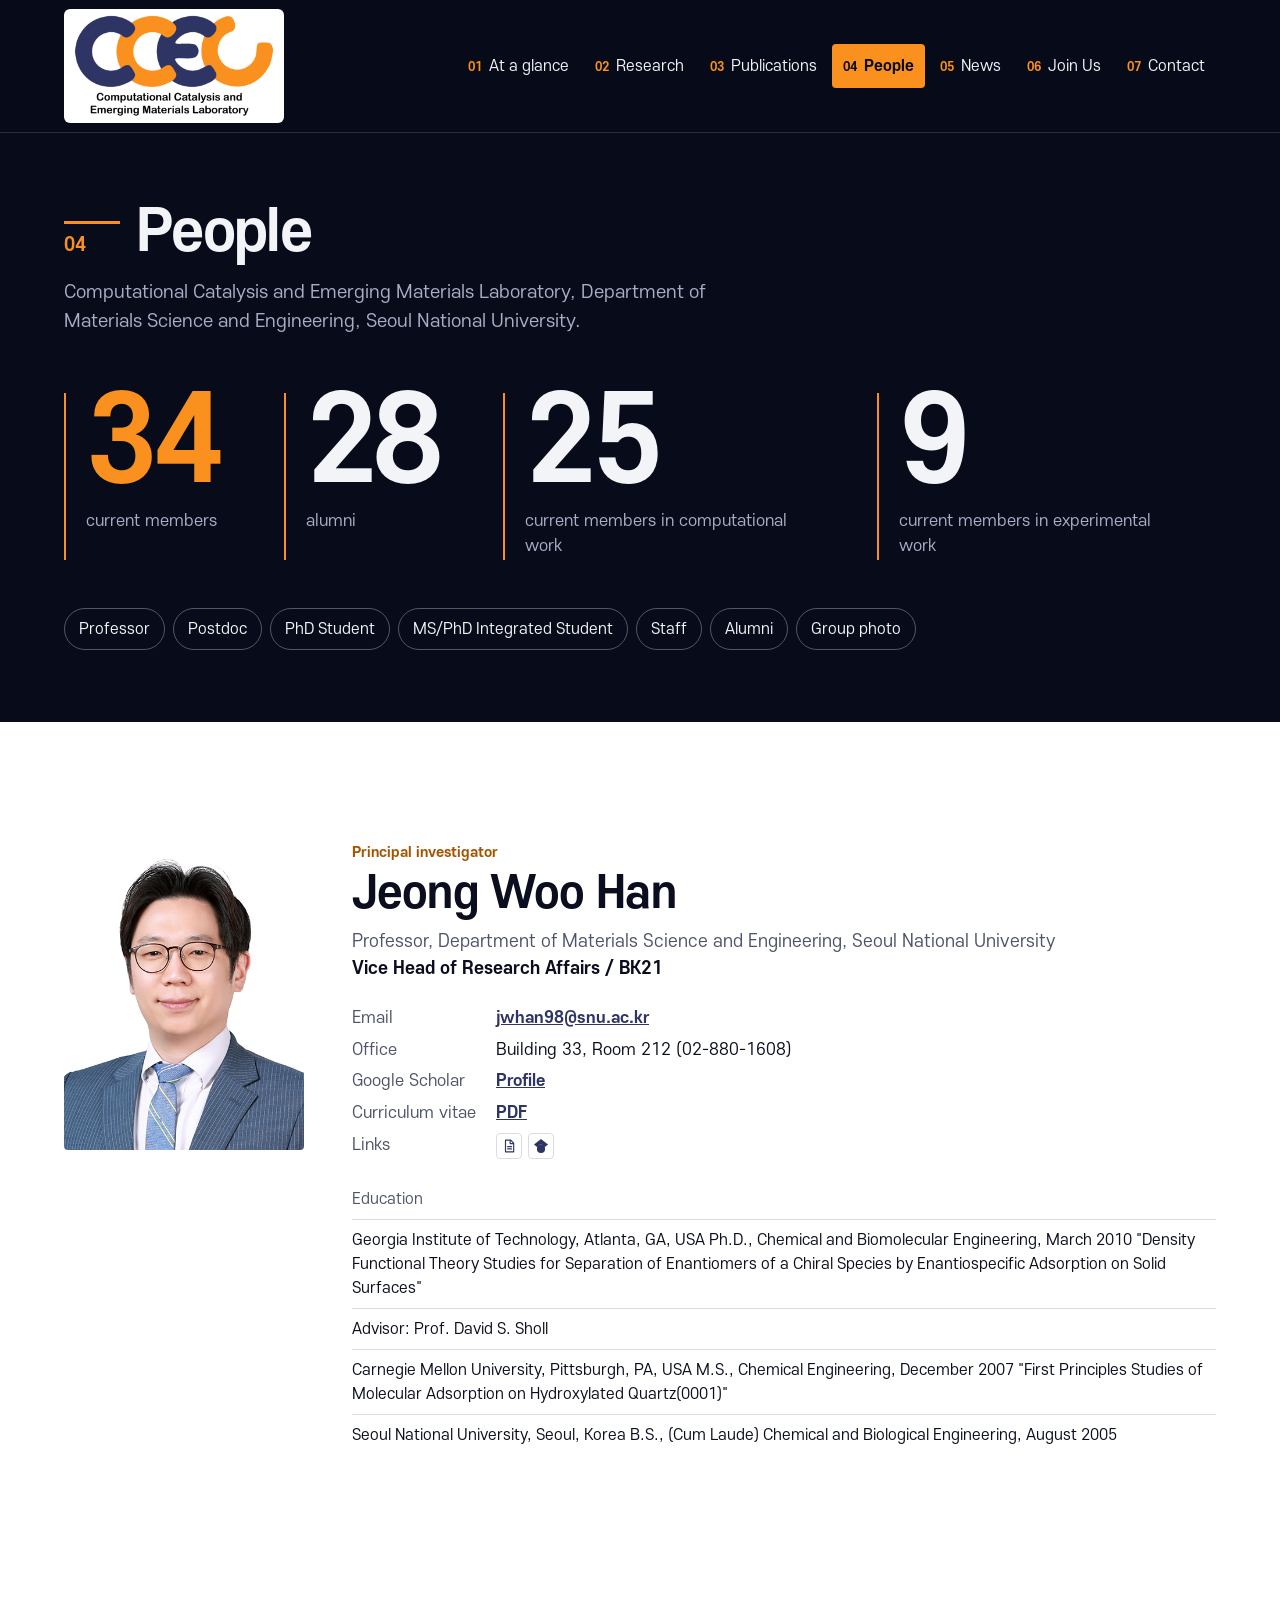
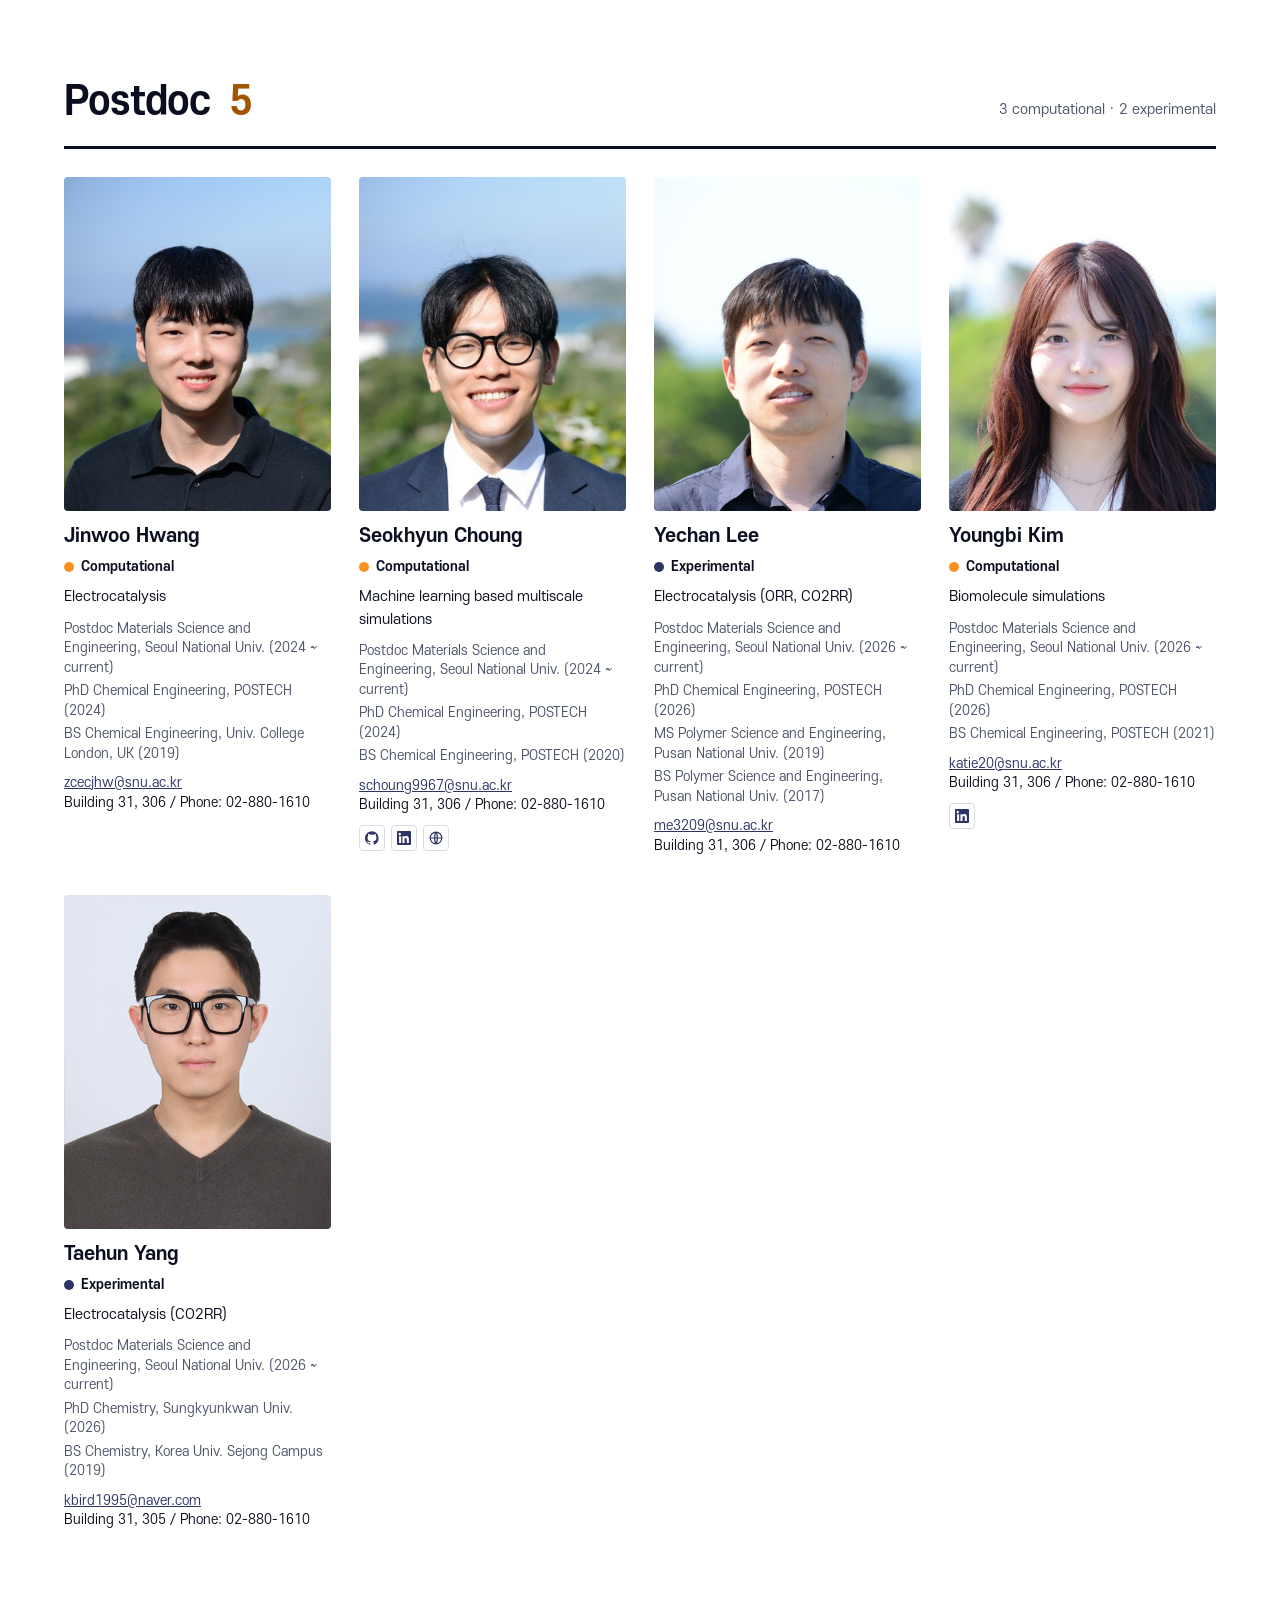
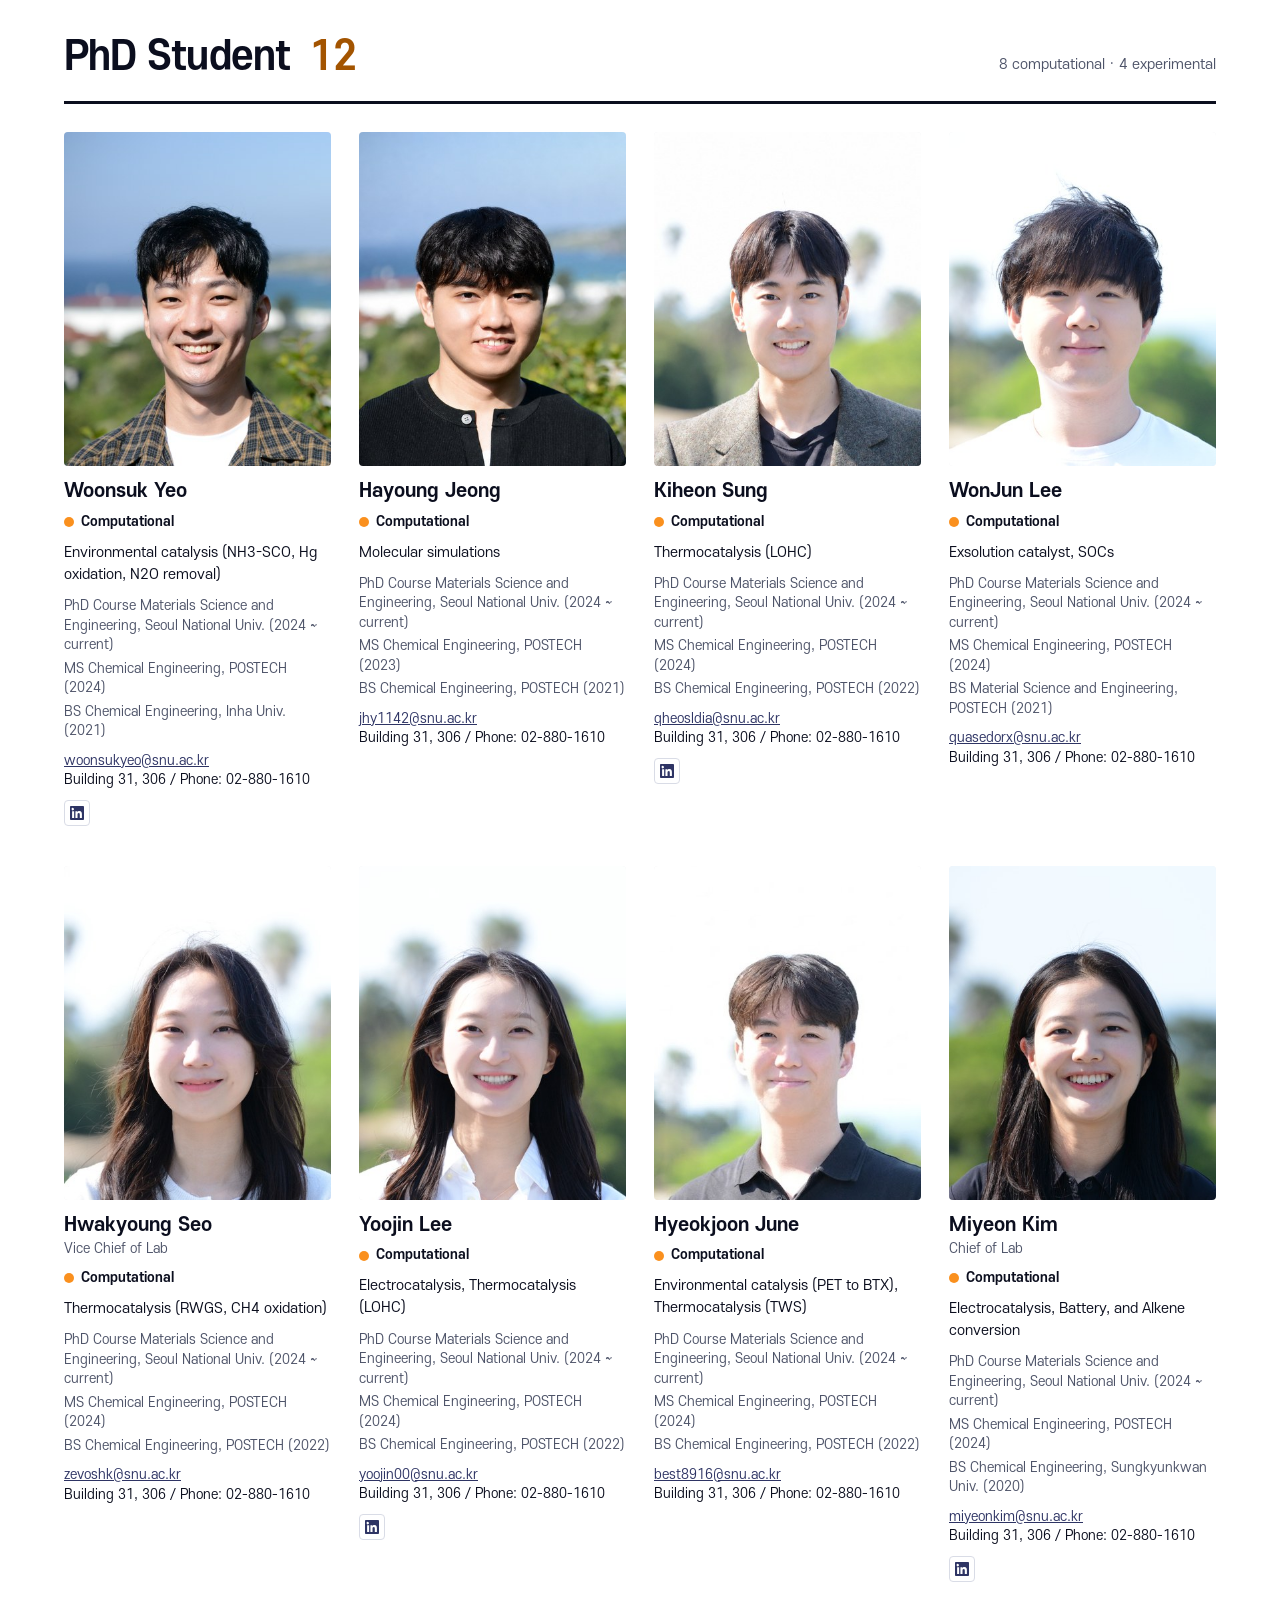
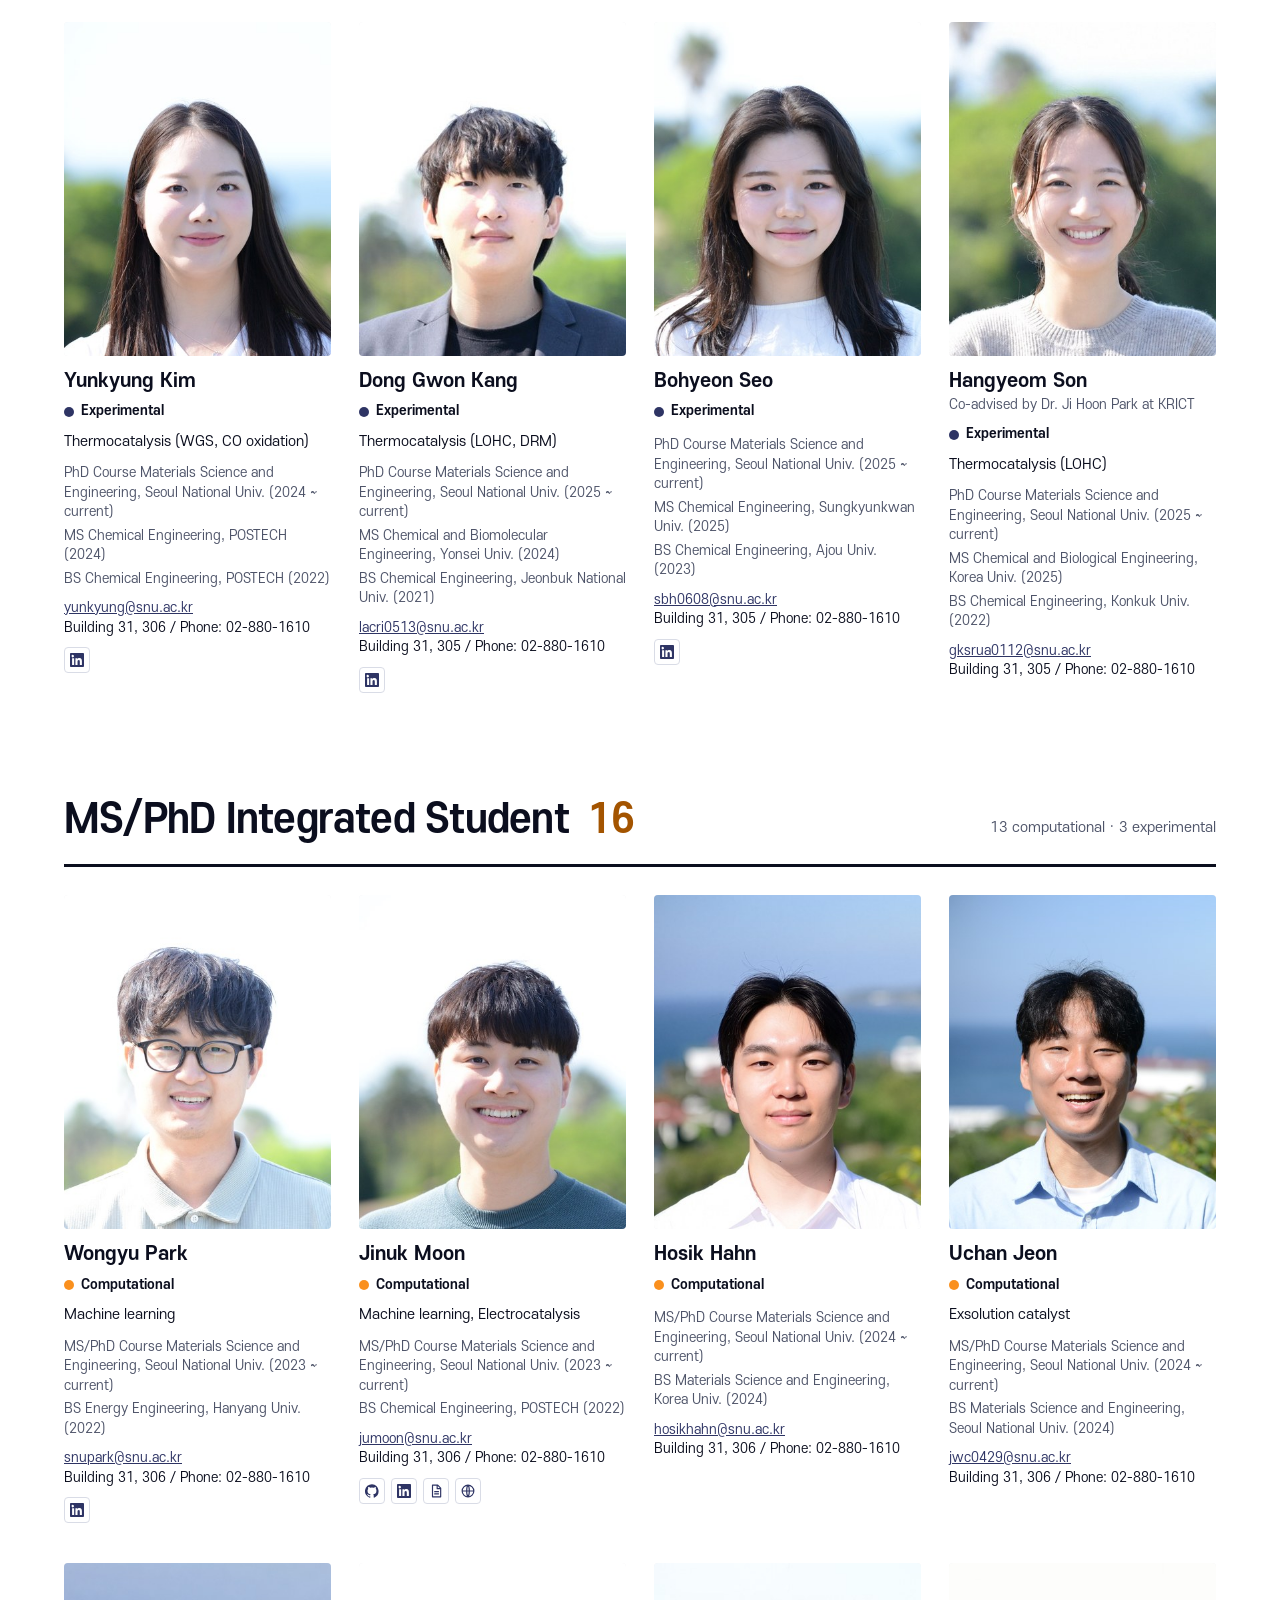
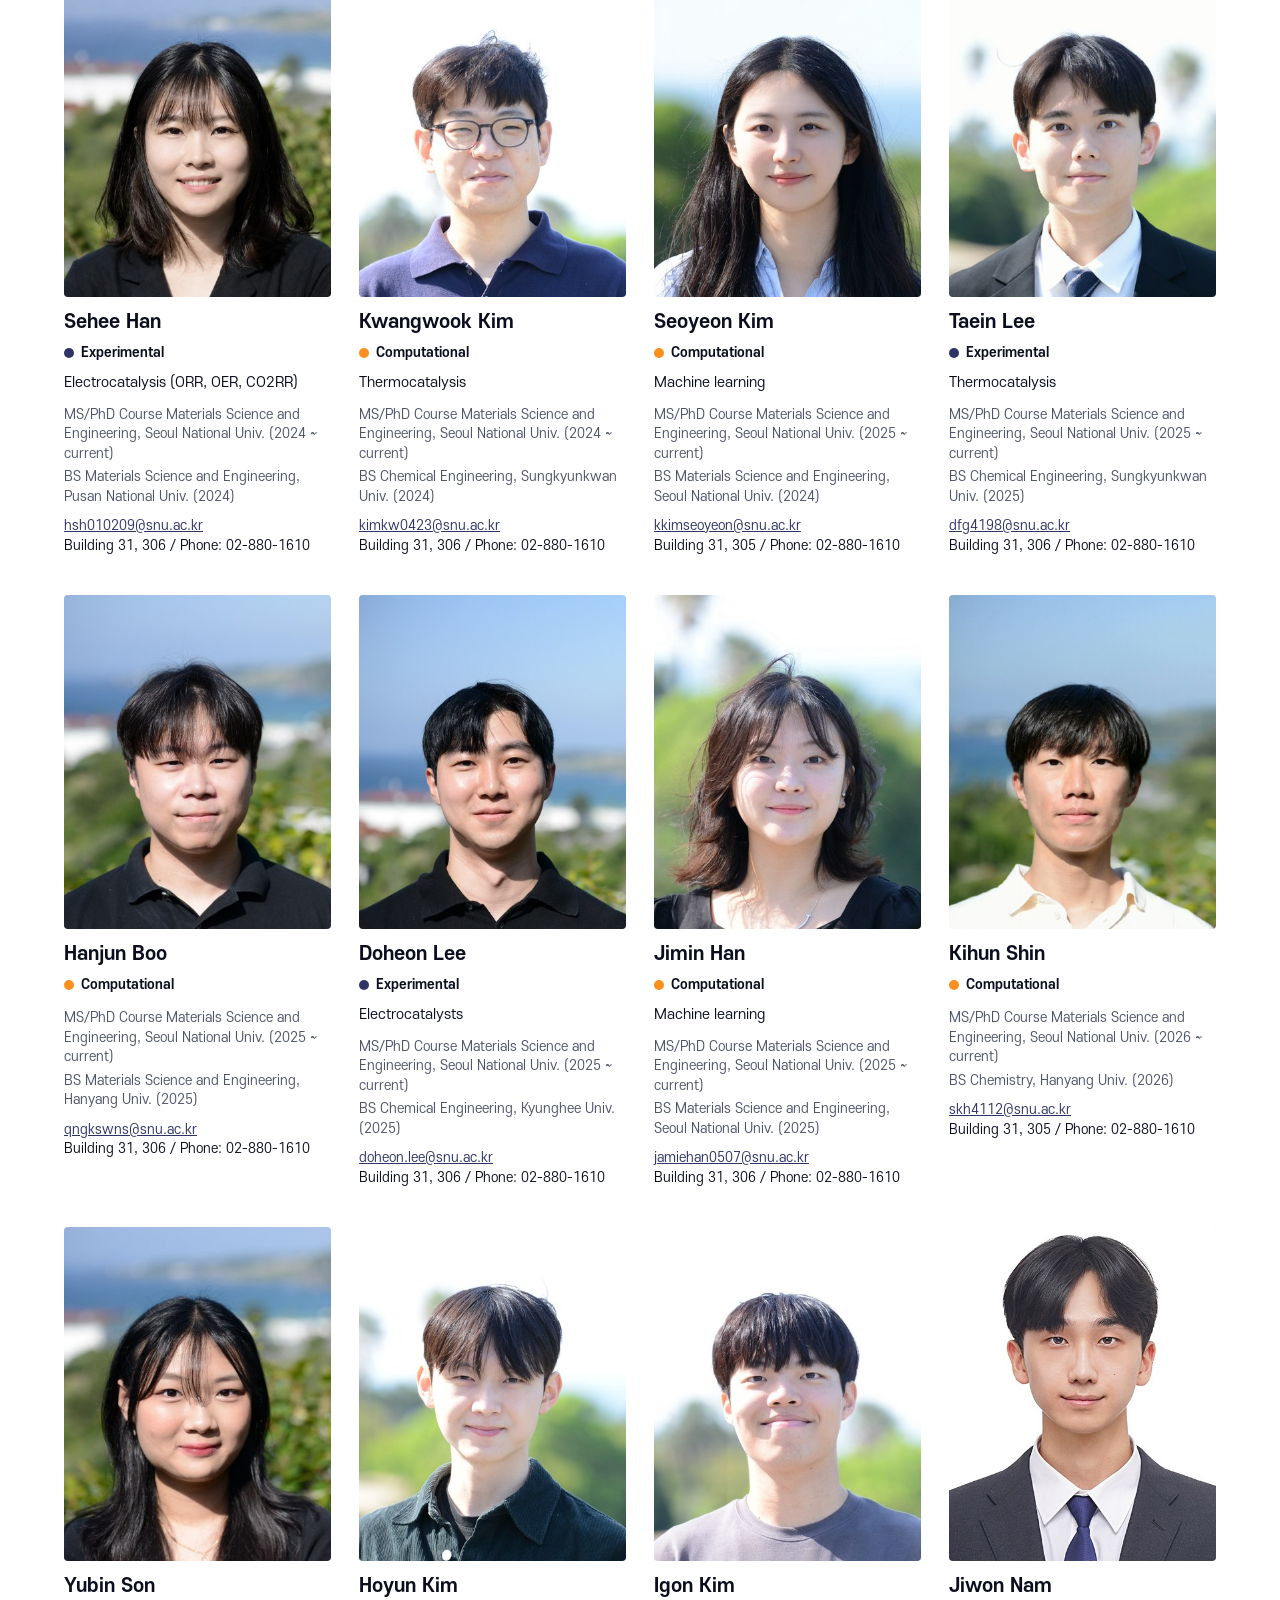
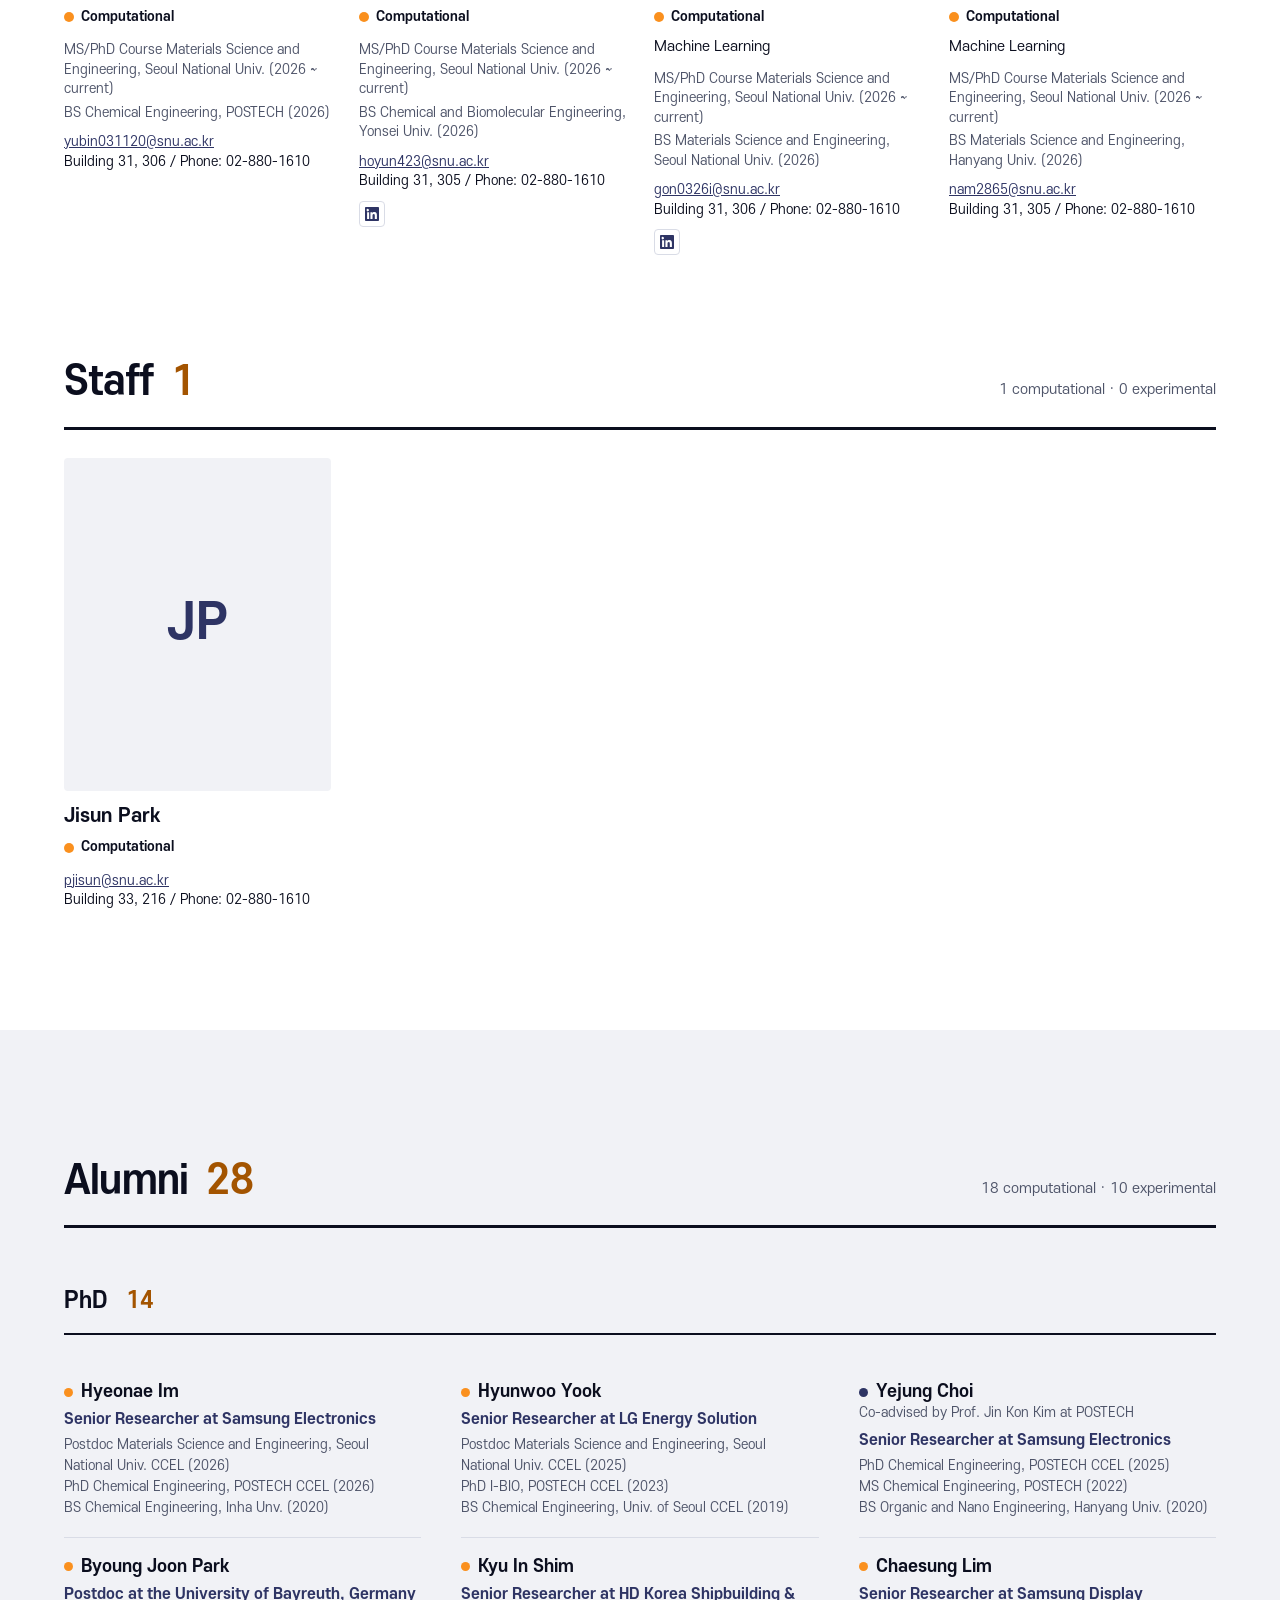
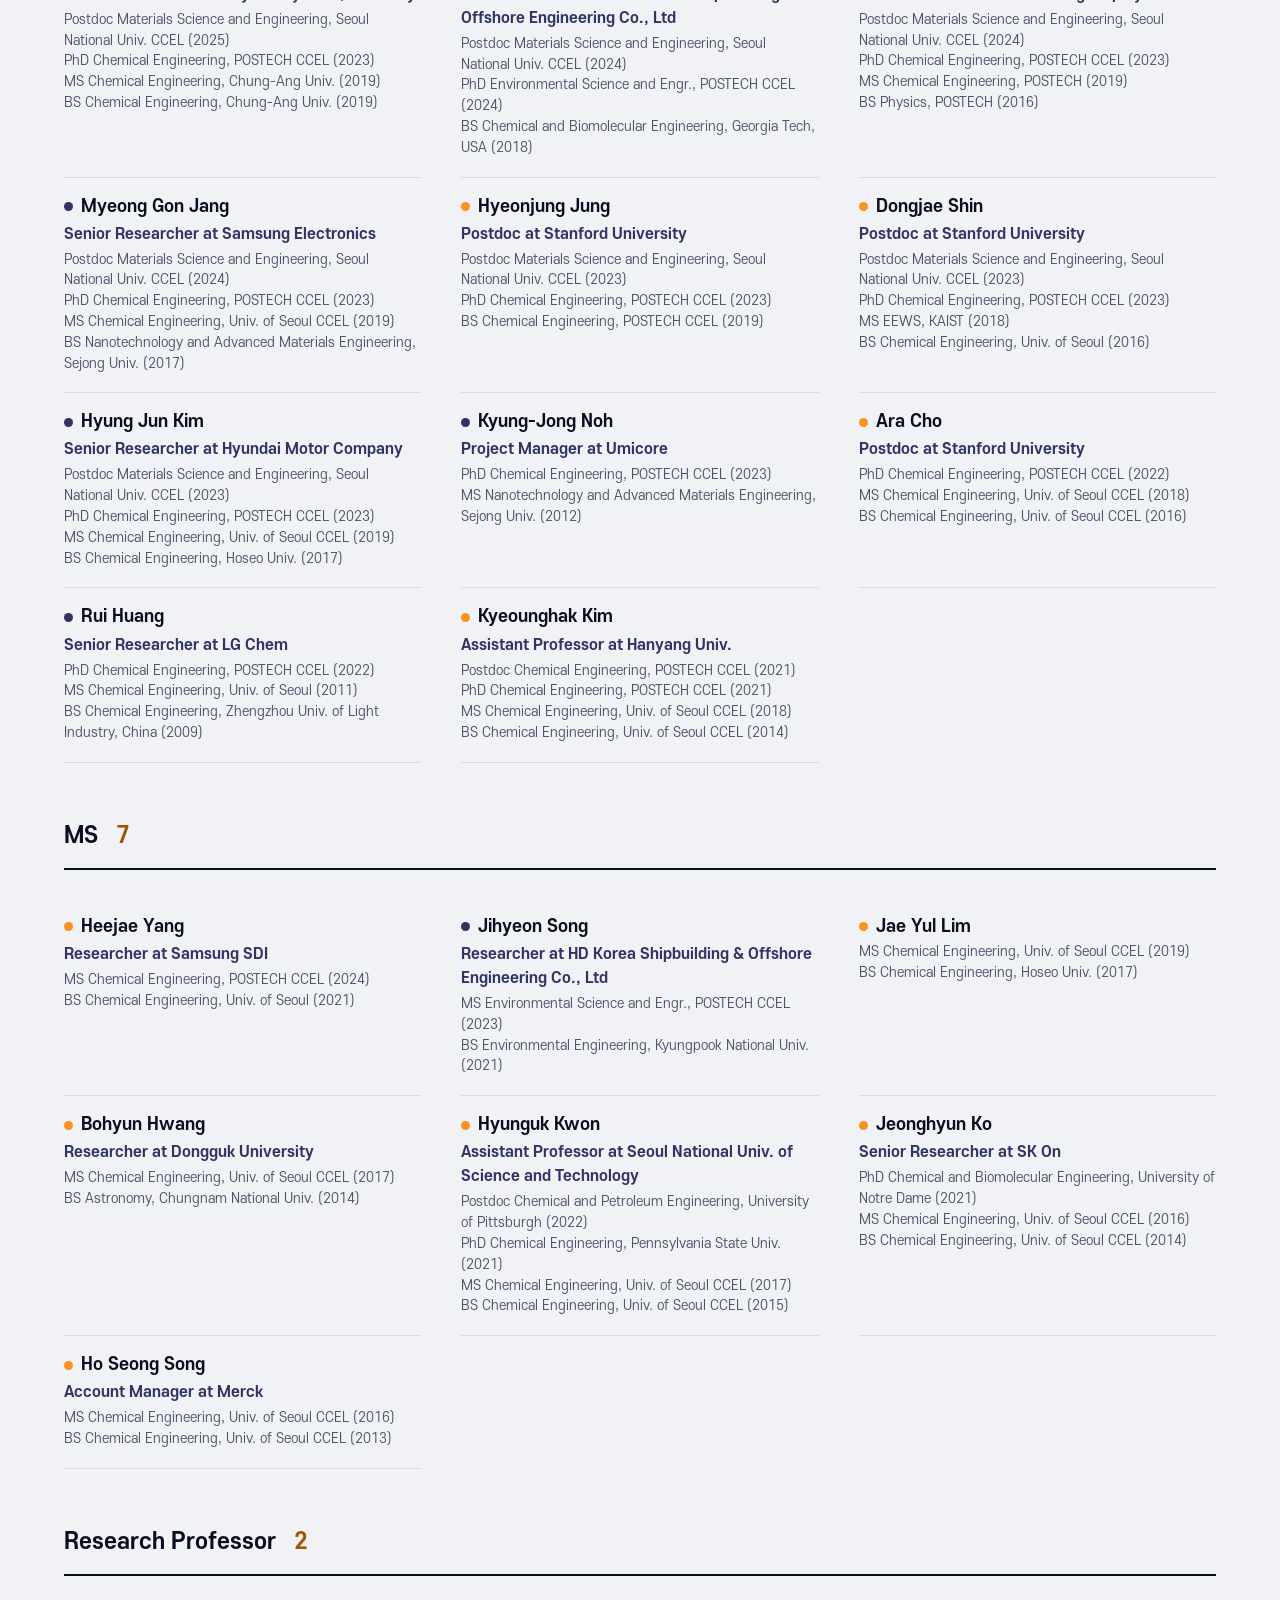
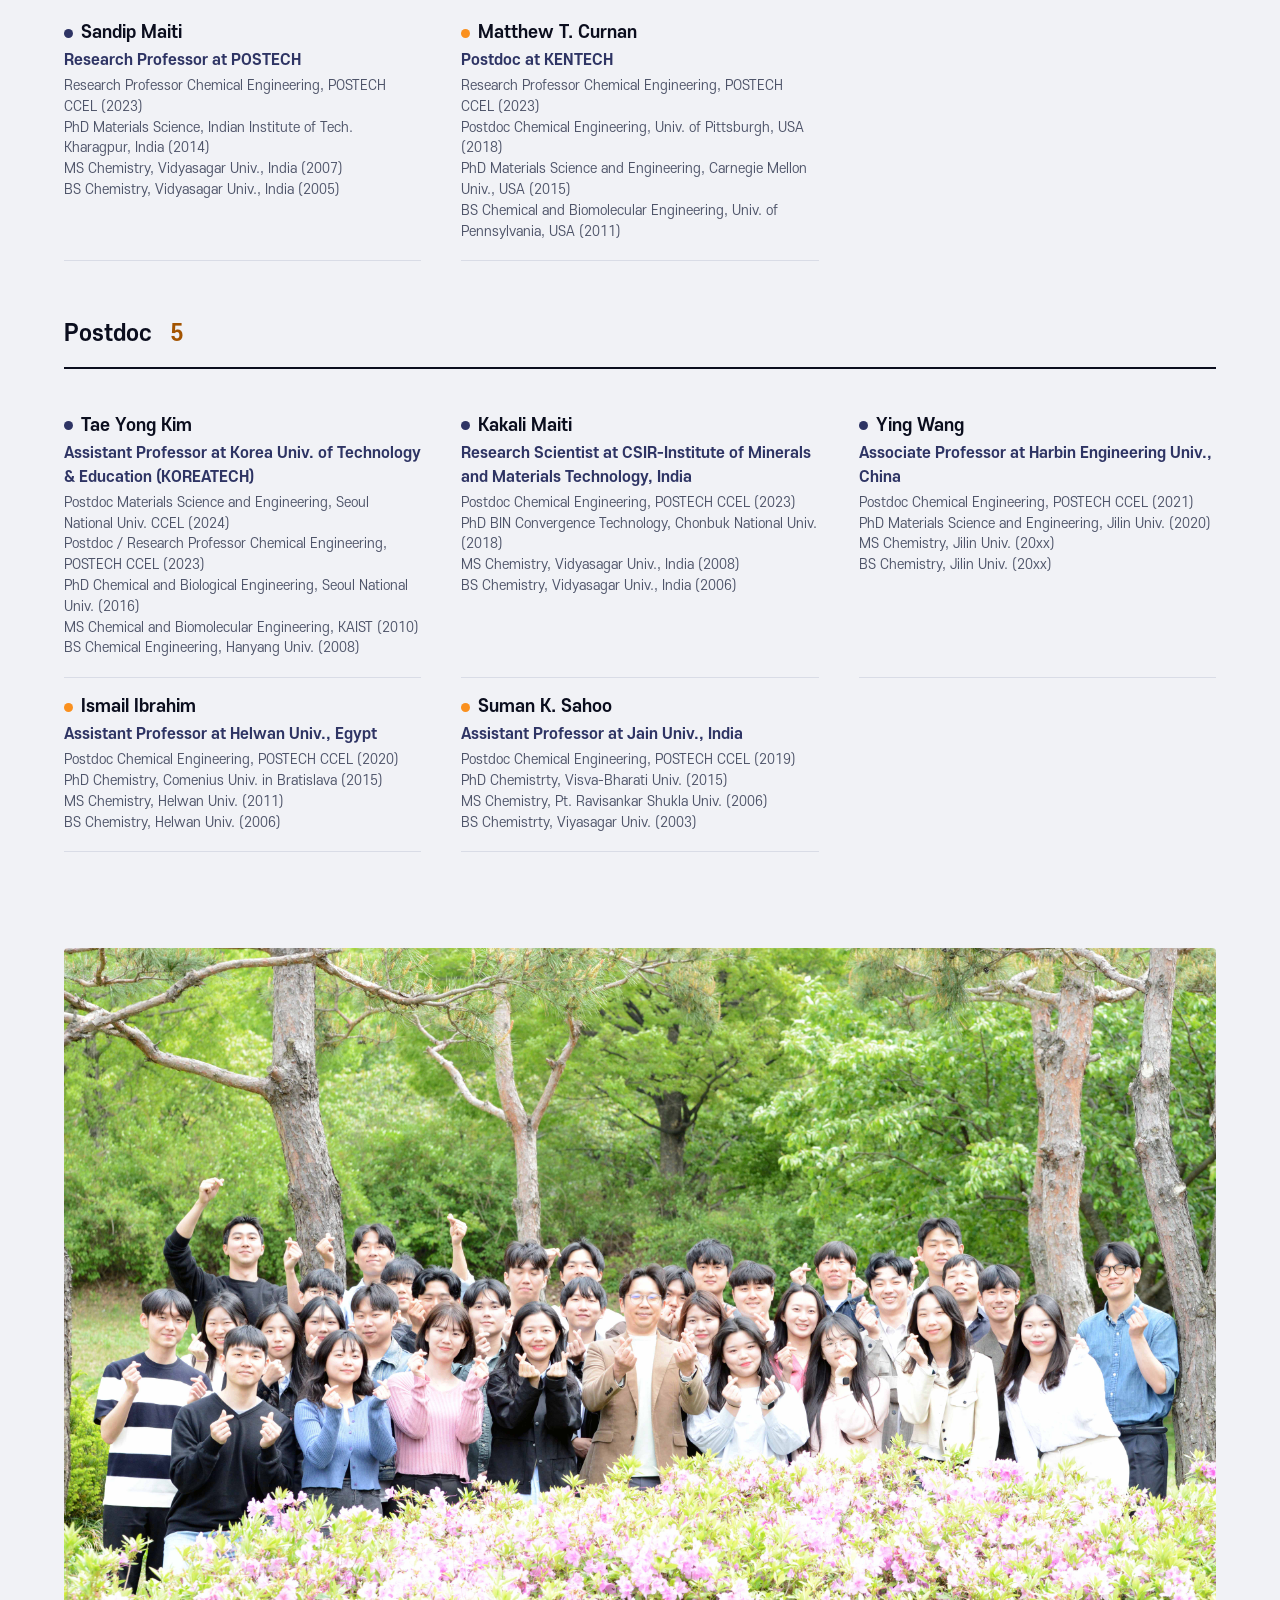
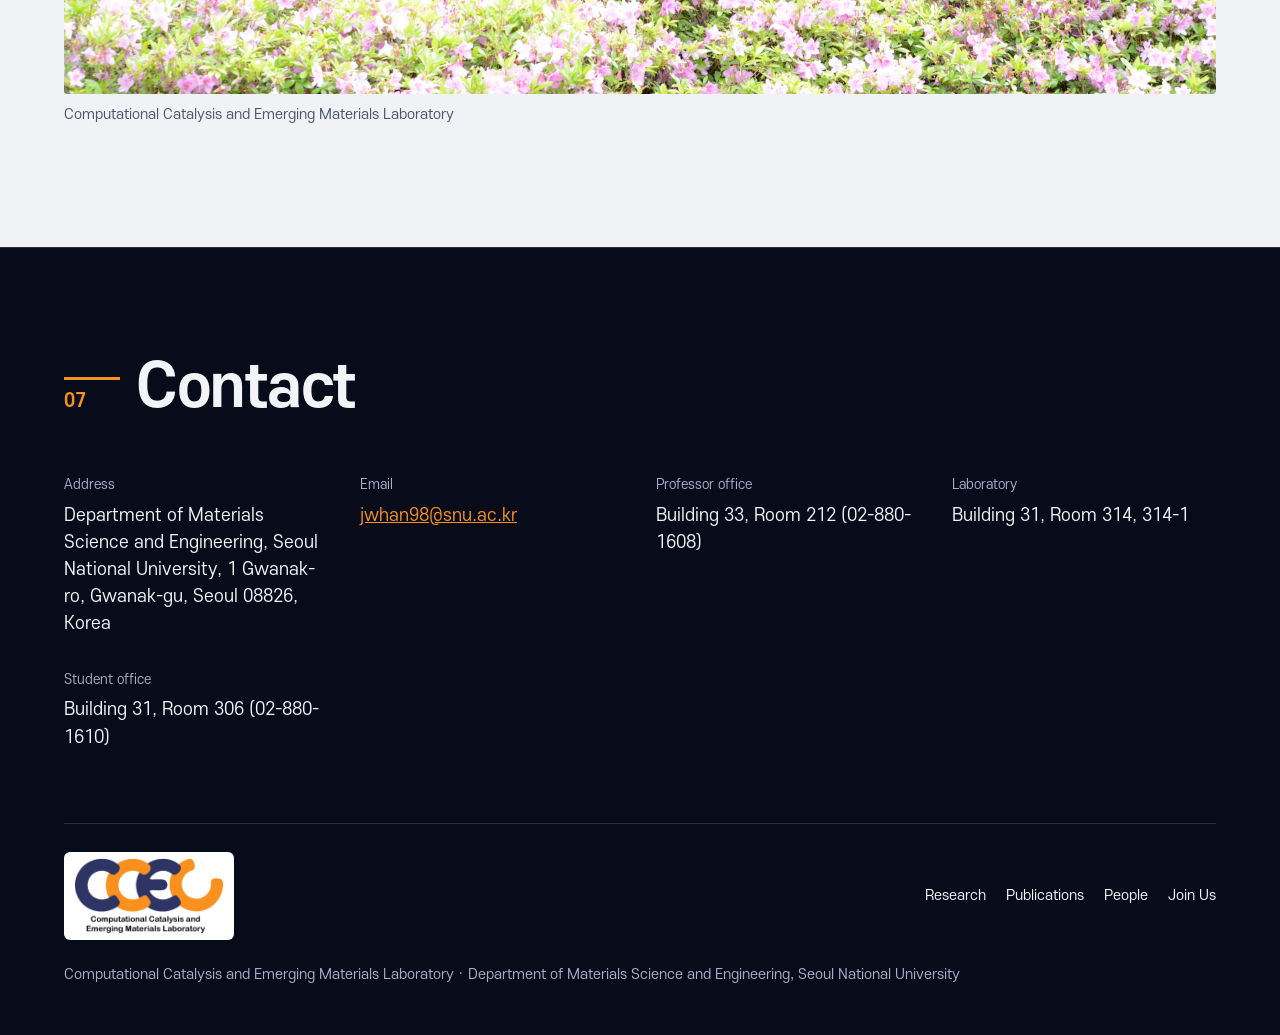
==== members.html @ 2bbd0b02 "CCEL homepage redesign preview: ccel-s8 Claude-Session: https://claude.ai/code/session_01SNpB6kkZCcR" ====
<!doctype html>
<html lang="en">
<head>
<meta name="robots" content="noindex, nofollow">
<meta charset="utf-8">
<meta name="viewport" content="width=device-width, initial-scale=1">
<title>People · CCEL</title>
<link rel="stylesheet" href="_shared/brand/brand.css">
<link rel="stylesheet" href="css/site.css">
</head>
<body>
<a class="skip" href="#main">Skip to content</a>

<header class="site-head">
  <div class="head-in">
    <a class="brand" href="index.html" aria-label="CCEL home"><span class="ccel-logo-plate"><img class="ccel-logo" src="_shared/img/logo2.png" alt="CCEL" width="200" height="102"></span></a>
    <button class="menu-btn" type="button" aria-expanded="false" aria-controls="site-nav"><span class="bars" aria-hidden="true"></span>Menu</button>
    <nav class="site-nav" id="site-nav" aria-label="Main">
      <ol>
        <li><a href="index.html#glance"><span class="n">01</span>At a glance</a></li>
        <li><a href="index.html#research"><span class="n">02</span>Research</a></li>
        <li><a href="publications.html"><span class="n">03</span>Publications</a></li>
        <li><a href="members.html" aria-current="page"><span class="n">04</span>People</a></li>
        <li><a href="index.html#news"><span class="n">05</span>News</a></li>
        <li><a href="index.html#join"><span class="n">06</span>Join Us</a></li>
        <li><a href="index.html#contact"><span class="n">07</span>Contact</a></li>
      </ol>
    </nav>
  </div>
</header>

<main id="main">
  <section class="page-hero" aria-labelledby="page-h">
    <div class="wrap">
      <div class="sec-label"><span class="sec-no">04</span><h1 id="page-h">People</h1></div>
      <p class="lead" id="lead"></p>
      <dl class="page-nums four" id="page-nums"></dl>
      <nav class="subnav" id="subnav" aria-label="On this page"></nav>
    </div>
  </section>

  <section class="band light" id="professor" aria-labelledby="prof-h">
    <div class="wrap"><div class="prof-full" id="prof-full"></div></div>
  </section>

  <section class="band light" id="members" aria-label="Current members" style="padding-top:0">
    <div class="wrap" id="member-groups"></div>
  </section>

  <section class="band light-2" id="alumni" aria-labelledby="alumni-h">
    <div class="wrap">
      <div class="grp-head" style="margin-bottom:8px"><h2 id="alumni-h">Alumni</h2><span class="c num" id="alumni-n"></span><span class="split" id="alumni-split"></span></div>
      <div id="alumni-groups"></div>
      <figure class="group-photo anchor" id="group-photo"></figure>
    </div>
  </section>
</main>

<footer class="site-foot" id="contact" aria-labelledby="contact-h">
  <div class="wrap">
    <div class="sec-head">
      <div class="sec-label"><span class="sec-no">07</span><h2 class="sec-title" id="contact-h">Contact</h2></div>
    </div>
    <dl class="contact-grid" id="contact-body"></dl>
    <div class="foot-base">
      <span class="ccel-logo-plate"><img class="ccel-logo" src="_shared/img/logo2.png" alt="CCEL" width="150" height="76" loading="lazy"></span>
      <nav aria-label="Footer"><ol>
        <li><a href="index.html#research">Research</a></li>
        <li><a href="publications.html">Publications</a></li>
        <li><a href="members.html">People</a></li>
        <li><a href="index.html#join">Join Us</a></li>
      </ol></nav>
      <span id="foot-aff"></span>
    </div>
  </div>
</footer>

<script src="_shared/content.js"></script>
<script src="js/common.js"></script>
<script src="js/members.js"></script>
</body>
</html>
---- _shared/brand/brand.css ----
/* CCEL brand layer: shared by every candidate and the final site.
   Font = S-CoreDream (에스코어 드림), the typeface the current ccel.snu.ac.kr already uses (class ks4 etc.).
   Self-hosted so the IIS site has no CDN dependency. Logo = ../img/logo2.png (data: CCEL.lab.logo), used as-is. */
@font-face { font-family: 'S-CoreDream'; font-weight: 300; font-style: normal; font-display: swap;
  src: url('fonts/S-CoreDream-3Light.woff') format('woff'); }
@font-face { font-family: 'S-CoreDream'; font-weight: 400; font-style: normal; font-display: swap;
  src: url('fonts/S-CoreDream-4Regular.woff') format('woff'); }
@font-face { font-family: 'S-CoreDream'; font-weight: 500; font-style: normal; font-display: swap;
  src: url('fonts/S-CoreDream-5Medium.woff') format('woff'); }
@font-face { font-family: 'S-CoreDream'; font-weight: 700; font-style: normal; font-display: swap;
  src: url('fonts/S-CoreDream-6Bold.woff') format('woff'); }
:root { --ccel-font: 'S-CoreDream', 'Noto Sans KR', 'Apple SD Gothic Neo', 'Malgun Gothic', sans-serif; }

/* Official logo, unaltered. Put it on .ccel-logo-plate when the header background is dark. */
.ccel-logo { display: block; height: auto; width: 200px; max-width: 100%; }
.ccel-logo-plate { display: inline-block; background: #fff; border-radius: 6px; padding: 6px 10px; line-height: 0; }
@media (max-width: 768px) { .ccel-logo { width: 160px; } }
---- css/site.css ----
/* S8 Bold data — shared design system for index / members / publications.
   Dark ink + logo orange as the single accent, white reading surfaces for citations.
   Font: S-CoreDream only (../_shared/brand/brand.css), weights 400 and 700. */

:root {
  --ink: #080b1a;          /* page background, dark bands */
  --ink-2: #0e1228;        /* raised dark surface */
  --ink-line: rgba(255, 255, 255, .14);
  --fg: #f3f4f8;           /* text on dark */
  --fg-2: #a9aec6;         /* secondary text on dark (8:1 on --ink) */
  --navy: #2e3464;         /* logo navy */
  --orange: #fa901e;       /* logo orange: the one accent (on dark) */
  --orange-ink: #a35400;   /* orange for text on white (5.5:1) */
  --paper: #ffffff;
  --paper-2: #f1f2f6;
  --text: #0b0e1e;         /* text on white */
  --text-2: #4e5469;       /* secondary text on white (7.8:1) */
  --rule: #d9dce6;
  --pad: 64px;
  --maxw: 1312px;
  --hh: 132px;             /* full header height, updated by common.js */
  --hh-c: 110px;           /* compact header height, updated by common.js */
}

* { box-sizing: border-box; }
html { -webkit-text-size-adjust: 100%; }
@media (prefers-reduced-motion: no-preference) { html { scroll-behavior: smooth; } }
body {
  margin: 0; background: var(--ink); color: var(--fg);
  font-family: var(--ccel-font); font-weight: 400; font-size: 17px; line-height: 1.6;
  -webkit-font-smoothing: antialiased; text-rendering: optimizeLegibility;
}
button, input, select, textarea { font: inherit; color: inherit; }
img { max-width: 100%; }
a { color: inherit; }
sub, sup { font-size: .72em; line-height: 0; }
strong, b, h1, h2, h3, h4 { font-weight: 700; }
h1, h2, h3, h4, p, ol, ul, dl, dd, figure { margin: 0; }
ol, ul { padding: 0; list-style: none; }
:focus-visible { outline: 3px solid var(--orange); outline-offset: 3px; border-radius: 2px; }
.light :focus-visible { outline-color: var(--navy); }
.sr-only { position: absolute !important; width: 1px; height: 1px; padding: 0; margin: -1px; overflow: hidden;
  clip: rect(0 0 0 0); white-space: nowrap; border: 0; }
.skip { position: absolute; left: 12px; top: -60px; z-index: 100; background: var(--orange); color: var(--ink);
  padding: 10px 14px; font-weight: 700; text-decoration: none; }
.skip:focus { top: 12px; }
.wrap { width: min(100% - 2 * var(--pad), var(--maxw)); margin-inline: auto; }
.num { font-variant-numeric: tabular-nums; }
.nw { white-space: nowrap; }

/* ---------- header ---------- */
.site-head {
  position: fixed; inset: 0 0 auto 0; z-index: 50;
  background: rgba(8, 11, 26, .94); border-bottom: 1px solid var(--ink-line);
  -webkit-backdrop-filter: blur(10px); backdrop-filter: blur(10px);
}
.head-in { display: flex; align-items: center; gap: 24px; padding-block: 9px;
  width: min(100% - 2 * var(--pad), var(--maxw)); margin-inline: auto; }
.brand { display: inline-flex; flex: none; text-decoration: none; }
.ccel-logo-plate { padding: 6px 10px; }
.site-head .ccel-logo { width: 200px; transition: width .25s ease; }
.site-head.is-compact .ccel-logo { width: 156px; }
.site-nav { margin-left: auto; }
.site-nav ol { display: flex; gap: 4px; align-items: center; }
.site-nav a {
  display: inline-flex; align-items: baseline; gap: 7px; padding: 10px 11px; border-radius: 4px;
  text-decoration: none; color: var(--fg); font-size: 15px; white-space: nowrap;
}
.site-nav a .n { color: var(--orange); font-size: 12px; font-weight: 700; font-variant-numeric: tabular-nums; }
.site-nav a:hover { background: rgba(255, 255, 255, .08); }
.site-nav a[aria-current="page"] { background: var(--orange); color: var(--ink); font-weight: 700; }
.site-nav a[aria-current="page"] .n { color: var(--ink); }
.menu-btn { display: none; }

@media (max-width: 1180px) {
  .menu-btn {
    display: inline-flex; align-items: center; gap: 10px; margin-left: auto; padding: 10px 14px;
    background: transparent; border: 1px solid rgba(255, 255, 255, .35); border-radius: 4px; cursor: pointer;
    font-size: 15px;
  }
  .menu-btn .bars { width: 18px; height: 12px; position: relative; display: inline-block;
    border-top: 2px solid currentColor; border-bottom: 2px solid currentColor; }
  .menu-btn .bars::after { content: ""; position: absolute; left: 0; right: 0; top: 3px; border-top: 2px solid currentColor; }
  .site-nav { position: absolute; left: 0; right: 0; top: 100%; background: var(--ink); border-bottom: 1px solid var(--ink-line);
    display: none; margin: 0; max-height: calc(100vh - var(--hh-c)); overflow-y: auto; }
  .site-head.nav-open .site-nav { display: block; }
  .site-nav ol { flex-direction: column; align-items: stretch; gap: 0;
    width: min(100% - 2 * var(--pad), var(--maxw)); margin-inline: auto; padding-block: 8px 16px; }
  .site-nav a { display: flex; font-size: 20px; padding: 13px 4px; border-bottom: 1px solid var(--ink-line); border-radius: 0; }
  .site-nav a[aria-current="page"] { padding-inline: 10px; }
  .site-nav a .n { font-size: 14px; min-width: 26px; }
}

/* ---------- section scaffolding ---------- */
.band { padding-block: 120px; display: flow-root; }
.band.dark { background: var(--ink); color: var(--fg); }
.band.dark-2 { background: var(--ink-2); color: var(--fg); }
.band.light { background: var(--paper); color: var(--text); }
.band.light-2 { background: var(--paper-2); color: var(--text); }
.band.accent { background: var(--orange); color: var(--ink); }
section[id], [id].anchor { scroll-margin-top: calc(var(--hh-c) + 8px); }
#glance { padding-top: 88px; }
#selected, #covers { scroll-margin-top: calc(var(--hh-c) + 96px); }

.sec-head { display: grid; grid-template-columns: 1fr auto; align-items: end; gap: 24px; margin-bottom: 56px; }
.sec-label { display: flex; align-items: baseline; gap: 16px; }
.sec-no { font-size: 18px; font-weight: 700; color: var(--orange); font-variant-numeric: tabular-nums;
  border-top: 3px solid currentColor; padding-top: 8px; min-width: 56px; }
.light .sec-no, .light-2 .sec-no { color: var(--orange-ink); }
.accent .sec-no { color: var(--ink); }
.sec-title { font-size: clamp(36px, 4.6vw, 64px); line-height: 1.04; letter-spacing: -.025em; }
.sec-aside { font-size: 15px; color: var(--fg-2); max-width: 46ch; text-align: right; }
.light .sec-aside, .light-2 .sec-aside { color: var(--text-2); }
.more { display: inline-flex; gap: 10px; align-items: center; font-weight: 700; font-size: 17px; text-decoration: none;
  border-bottom: 2px solid currentColor; padding-bottom: 3px; }
.more::after { content: "\2192"; }
.light .more { color: var(--text); }
.dark .more, .dark-2 .more { color: var(--orange); }

/* ---------- scroll stage (landing) ---------- */
.stage { position: relative; height: 240vh; background: var(--ink); }
.stage-pin { position: sticky; top: 0; height: 100vh; overflow: hidden; background: var(--ink); }
.stage-poster, .stage-canvas { position: absolute; inset: 0; width: 100%; height: 100%; display: block; }
.stage-poster { object-fit: cover; }
.stage-scrim { position: absolute; inset: 0; pointer-events: none;
  background:
    linear-gradient(to top, rgba(8, 11, 26, .93) 0%, rgba(8, 11, 26, .86) 20%, rgba(8, 11, 26, .66) 46%,
      rgba(8, 11, 26, .18) 74%, rgba(8, 11, 26, .42) 100%);
}
.stage-dim { position: absolute; inset: 0; pointer-events: none; background: var(--ink); opacity: var(--dim, 0); }
.stage-copy { position: absolute; left: 0; right: 0; }
.phase-a { bottom: 7vh; opacity: var(--a, 1); transform: translateY(calc((1 - var(--a, 1)) * -96px)); }
.phase-b { top: var(--hh); bottom: 0; display: flex; align-items: flex-end; padding-bottom: 11vh;
  opacity: var(--b, 0); transform: translateY(calc((1 - var(--b, 0)) * 36px)); }
.stage-copy[data-hidden] { visibility: hidden; }
.hero-title {
  font-size: clamp(40px, 4.7vw, 72px); line-height: 1.04; letter-spacing: -.03em; max-width: none;
  text-wrap: balance;
}
.hero-meta { display: flex; flex-wrap: wrap; gap: 8px 28px; margin-top: 34px; padding-top: 20px;
  border-top: 2px solid var(--orange); font-size: 18px; color: var(--fg); max-width: 1100px; }
.hero-meta span:first-child { font-weight: 700; }
.hero-meta span + span { color: var(--fg-2); }
.stage-cue { position: absolute; right: var(--pad); bottom: 7vh; display: flex; flex-direction: column; align-items: center; gap: 10px;
  font-size: 13px; color: var(--fg-2); opacity: var(--cue, 1); }
.stage-cue i { width: 2px; height: 56px; background: linear-gradient(var(--orange), transparent); display: block; }

.bignums { display: grid; grid-template-columns: repeat(4, 1fr); gap: 0; width: 100%; }
.bignums > div { padding: 0 28px 0 0; border-left: 2px solid var(--orange); padding-left: 24px; }
.bignums dd { order: -1; font-size: clamp(64px, 10.4vw, 160px); line-height: .92; font-weight: 700; letter-spacing: -.045em;
  font-variant-numeric: tabular-nums; color: var(--fg); }
.bignums > div:first-child dd { color: var(--orange); }
.bignums dt { margin-top: 18px; font-size: 18px; color: var(--fg); max-width: 15em; }
.bignums > div { display: flex; flex-direction: column; }

/* ---------- charts ---------- */
.glance-grid { display: grid; grid-template-columns: repeat(12, 1fr); gap: 72px 56px; }
.fig { grid-column: span 12; border-top: 1px solid var(--ink-line); padding-top: 28px; }
.fig.half-l { grid-column: span 7; }
.fig.half-r { grid-column: span 5; }
.fig-head { display: flex; justify-content: space-between; align-items: flex-end; gap: 24px; margin-bottom: 28px; flex-wrap: wrap; }
.fig-title { font-size: 24px; line-height: 1.25; letter-spacing: -.01em; }
.fig-sub { font-size: 15px; color: var(--fg-2); margin-top: 6px; max-width: 60ch; }
.fig-stats { display: flex; gap: 40px; align-items: flex-end; }
.stat b { display: block; font-size: clamp(56px, 7vw, 108px); line-height: .9; letter-spacing: -.04em; color: var(--orange);
  font-variant-numeric: tabular-nums; }
.stat.sm b { font-size: clamp(36px, 3.6vw, 56px); color: var(--fg); }
.stat span { display: block; margin-top: 10px; font-size: 14px; color: var(--fg-2); max-width: 16em; }
.data-table { margin-top: 16px; font-size: 14px; color: var(--fg-2); }
.data-table summary { cursor: pointer; display: inline-block; }
.data-table table { border-collapse: collapse; margin-top: 10px; font-variant-numeric: tabular-nums; }
.data-table th, .data-table td { text-align: left; padding: 3px 28px 3px 0; border-bottom: 1px solid var(--ink-line); font-weight: 400; }
.data-table td { color: var(--fg); }
.fig-note { margin-top: 18px; font-size: 14px; color: var(--fg-2); }
.chart { position: relative; }
.chart svg { display: block; overflow: visible; }
.chart svg text { font-family: var(--ccel-font); fill: var(--fg); }
.chart .t-muted { fill: var(--fg-2); }
.chart .t-val { font-weight: 700; }
.chart .bar, .chart .hbar, .chart .dot { transform-box: fill-box; }
.chart .bar { transform-origin: 50% 100%; }
.chart .hbar { transform-origin: 0 50%; }
.chart .dot { transform-origin: 50% 50%; }
.chart .val { transition: opacity .4s ease; }
@media (prefers-reduced-motion: no-preference) {
  .chart.armed .bar { transform: scaleY(0); }
  .chart.armed .hbar { transform: scaleX(0); }
  .chart.armed .dot { transform: scale(0); }
  .chart.armed .val { opacity: 0; }
  .chart.armed .bar, .chart.armed .hbar, .chart.armed .dot {
    transition: transform .7s cubic-bezier(.2, .75, .2, 1) calc(var(--i, 0) * 22ms); }
  .chart.armed .val { transition-delay: calc(.35s + var(--i, 0) * 22ms); }
  .chart.armed.in .bar, .chart.armed.in .hbar, .chart.armed.in .dot { transform: none; }
  .chart.armed.in .val { opacity: 1; }
}

/* horizontal bar rows (areas, journals) */
.hrows { display: grid; gap: 18px; }
.hrow { display: grid; grid-template-columns: 1fr; gap: 6px; }
.hrow-label { display: flex; gap: 14px; align-items: baseline; font-size: 16px; line-height: 1.35; }
.hrow-label .rn { font-size: 26px; font-weight: 700; color: var(--orange); min-width: 46px; line-height: 1; }
.hrow-bar { display: grid; grid-template-columns: 1fr auto; gap: 14px; align-items: center; }
.hrow-bar svg { width: 100%; height: 26px; }
.hrow-bar .v { font-size: 16px; font-weight: 700; min-width: 7.5em; text-align: right; font-variant-numeric: tabular-nums; }
.hrow-bar .v small { font-weight: 400; color: var(--fg-2); font-size: 14px; margin-left: 6px; }
.hrows.journals .hrow { grid-template-columns: minmax(9em, 13em) 1fr; align-items: center; gap: 16px; }
.hrows.journals .hrow-bar svg { height: 20px; }
.hrows.journals .hrow-bar .v { min-width: 2.2em; }
.hrows.journals { gap: 12px; }

.people-chart { display: grid; grid-template-columns: 1fr 1fr; gap: 56px; }
.pc-block .stat { margin-bottom: 26px; }
.pc-row { display: grid; grid-template-columns: 11em 1fr; gap: 16px; align-items: start; padding-block: 10px; border-top: 1px solid var(--ink-line); }
.pc-row .g { font-size: 15px; line-height: 1.35; }
.pc-row .g b { display: block; font-size: 22px; font-variant-numeric: tabular-nums; }
.legend { display: flex; flex-wrap: wrap; gap: 8px 22px; font-size: 14px; color: var(--fg-2); margin-top: 18px; }
.legend i { display: inline-block; width: 12px; height: 12px; border-radius: 50%; margin-right: 8px; vertical-align: -1px; }
.legend .k-comp i { background: var(--orange); }
.legend .k-exp i { background: var(--fg); }
.legend .k-na i { border: 2px solid var(--fg-2); }

/* ---------- research ---------- */
.statement { font-size: clamp(26px, 3vw, 44px); line-height: 1.22; letter-spacing: -.02em; font-weight: 700; max-width: 26em; }
.intro-grid { display: grid; grid-template-columns: 5fr 7fr; gap: 56px; margin-top: 56px; align-items: start; }
.intro-grid p { color: var(--fg-2); font-size: 17px; }
.intro-grid p + p { margin-top: 16px; }
.intro-fig img { display: block; width: 100%; height: auto; aspect-ratio: 16 / 10; object-fit: contain; border-radius: 4px; }
.intro-fig figcaption { font-size: 14px; color: var(--fg-2); margin-top: 10px; }
.areas { margin-top: 96px; display: grid; gap: 0; }
.area { display: grid; grid-template-columns: minmax(260px, 5fr) 7fr; gap: 56px; padding-block: 56px; border-top: 1px solid var(--ink-line); }
.area-fig { position: relative; }
.area-fig img { display: block; width: 100%; max-width: 480px; aspect-ratio: 1; object-fit: cover; border-radius: 4px; background: var(--ink-2); }
.area-top { display: grid; grid-template-columns: auto 1fr; align-items: end; gap: 28px; margin-bottom: 22px; padding-bottom: 18px; border-bottom: 1px solid var(--ink-line); }
.area-no { font-size: clamp(72px, 8.4vw, 128px); line-height: .78; font-weight: 700; color: var(--orange); letter-spacing: -.03em; }
.area-title { font-size: clamp(24px, 2.4vw, 34px); line-height: 1.15; letter-spacing: -.015em; }
.area-sum { font-size: 17px; color: var(--fg-2); max-width: 62ch; margin-top: 14px; }
.kw { display: flex; flex-wrap: wrap; gap: 8px; margin-top: 18px; }
.kw li { font-size: 14px; padding: 5px 11px; border: 1px solid rgba(255, 255, 255, .3); border-radius: 999px; color: var(--fg); }
.area-stat { padding-bottom: 4px; }
.area-stat p { font-size: 14px; color: var(--fg-2); }
.area-stat b { font-size: 44px; line-height: 1; color: var(--fg); margin-right: 8px; letter-spacing: -.02em; }
.area-stat svg { width: 100%; height: 6px; display: block; margin-top: 12px; }
.keypapers { margin-top: 26px; display: grid; gap: 14px; }
.keypapers h4 { font-size: 14px; color: var(--fg-2); font-weight: 400; }
.kp { border-left: 3px solid var(--orange); padding-left: 14px; }
.kp a { text-decoration: none; font-weight: 700; font-size: 16px; line-height: 1.4; }
.kp a:hover { text-decoration: underline; }
.kp p { font-size: 14px; color: var(--fg-2); margin-top: 3px; }
.kp .tag { color: var(--orange); }
.area-links { margin-top: 22px; }

/* ---------- citations (white surface) ---------- */
.cite-title { font-size: 20px; line-height: 1.35; letter-spacing: -.005em; }
.cite-title a { text-decoration: none; }
.cite-title a:hover { text-decoration: underline; }
.cite-authors { font-size: 15px; line-height: 1.55; margin-top: 8px; color: var(--text-2); }
.cite-authors strong { color: var(--text); }
.cite-src { font-size: 15px; margin-top: 4px; color: var(--text); }
.cite-meta { display: flex; flex-wrap: wrap; gap: 6px 10px; margin-top: 10px; font-size: 13px; align-items: center; }
.chip { display: inline-flex; align-items: center; gap: 6px; padding: 3px 9px; border-radius: 3px; line-height: 1.4;
  background: var(--paper-2); color: var(--text); border: 1px solid var(--rule); }
.chip.area { background: var(--navy); color: #fff; border-color: var(--navy); font-weight: 700; }
.chip.hlt { background: #fff4e6; border-color: #f3c48d; color: #6b3800; }
.chip.st { background: var(--text); color: #fff; border-color: var(--text); }
.chip.if { font-variant-numeric: tabular-nums; }
.chip.if .prov { color: var(--orange-ink); font-weight: 700; }
.doi { color: var(--navy); font-weight: 700; text-decoration: none; word-break: break-all; }
.doi:hover { text-decoration: underline; }
.dark .chip, .dark-2 .chip { background: rgba(255, 255, 255, .06); color: var(--fg); border-color: var(--ink-line); }

.pins { counter-reset: pin; border-top: 3px solid var(--text); }
.pin { display: grid; grid-template-columns: 120px 1fr 150px; gap: 32px; padding-block: 34px; border-bottom: 1px solid var(--rule); }
.pin-no { font-size: 72px; line-height: .85; font-weight: 700; color: var(--navy); letter-spacing: -.04em; font-variant-numeric: tabular-nums; }
.pin-area { font-size: 14px; color: var(--orange-ink); font-weight: 700; margin-bottom: 8px; }
.cover-thumb { display: block; width: 100%; }
.cover-thumb img { display: block; width: 100%; height: auto; aspect-ratio: .76; object-fit: contain; background: var(--paper-2); border: 1px solid var(--rule); box-shadow: 0 10px 24px rgba(11, 14, 30, .14); }
.cover-thumb span { display: block; font-size: 12px; color: var(--text-2); margin-top: 6px; }

.hl-head { display: flex; justify-content: space-between; align-items: end; gap: 24px; margin: 96px 0 32px; flex-wrap: wrap; }
.hl-title { font-size: clamp(28px, 3vw, 40px); letter-spacing: -.02em; line-height: 1.1; }
.hl-grid { display: grid; grid-template-columns: repeat(2, 1fr); gap: 0 56px; border-top: 3px solid var(--text); }
.hl { display: grid; grid-template-columns: 112px 1fr; gap: 24px; padding-block: 28px; border-bottom: 1px solid var(--rule); }
.hl .cite-title { font-size: 17px; }
.hl .hl-note { font-size: 13px; color: var(--orange-ink); font-weight: 700; margin-bottom: 6px; }
.rules { margin-top: 40px; font-size: 14px; color: var(--text-2); max-width: 90ch; }
.rules summary { cursor: pointer; font-weight: 700; color: var(--text); }
.rules p { margin-top: 10px; }
.pub-links { display: flex; flex-wrap: wrap; gap: 20px 36px; margin-top: 48px; }

/* ---------- people preview ---------- */
.prof { display: grid; grid-template-columns: 200px 1fr; gap: 40px; align-items: start; padding-bottom: 56px; border-bottom: 1px solid var(--ink-line); }
.prof img { width: 200px; height: auto; display: block; border-radius: 4px; }
.prof h3 { font-size: clamp(30px, 3vw, 44px); line-height: 1.05; letter-spacing: -.02em; }
.prof .role { margin-top: 12px; color: var(--fg-2); }
.prof .role b { color: var(--fg); font-weight: 700; }
.prof .contact-line { margin-top: 14px; display: flex; flex-wrap: wrap; gap: 10px 20px; align-items: center; }
.groups { display: grid; grid-template-columns: repeat(4, 1fr); gap: 40px; margin-top: 48px; }
.groups h3 { font-size: 16px; font-weight: 700; display: flex; align-items: baseline; gap: 10px; padding-bottom: 12px; border-bottom: 2px solid var(--orange); margin-bottom: 14px; }
.groups h3 b { font-size: 40px; line-height: 1; font-variant-numeric: tabular-nums; }
.groups li { display: flex; align-items: center; flex-wrap: wrap; gap: 4px 10px; font-size: 15px; padding-block: 5px; }
.groups li .tdot { width: 9px; height: 9px; border-radius: 50%; flex: none; }
.tdot.computational { background: var(--orange); }
.tdot.experimental { background: var(--fg); }
.tdot.na { border: 2px solid var(--fg-2); }
.groups .note { flex-basis: 100%; padding-left: 19px; font-size: 13px; color: var(--fg-2); line-height: 1.35; }

/* link icons (only rendered for links that are set) */
.icons { display: inline-flex; gap: 6px; vertical-align: middle; }
.icons a { display: inline-grid; place-items: center; width: 26px; height: 26px; border-radius: 4px; color: var(--fg-2);
  border: 1px solid var(--ink-line); }
.icons a:hover { color: var(--ink); background: var(--orange); border-color: var(--orange); }
.icons svg { width: 14px; height: 14px; display: block; }
.light .icons a, .light-2 .icons a { color: var(--navy); border-color: var(--rule); background: #fff; }
.light .icons a:hover, .light-2 .icons a:hover { color: #fff; background: var(--navy); border-color: var(--navy); }

/* ---------- news / join / contact ---------- */
.news { border-top: 3px solid var(--text); }
.news li { display: grid; grid-template-columns: 120px 1fr; gap: 32px; padding-block: 26px; border-bottom: 1px solid var(--rule); align-items: baseline; }
.news .nn { font-size: 44px; font-weight: 700; line-height: 1; color: var(--navy); font-variant-numeric: tabular-nums; }
.news p { font-size: clamp(19px, 1.7vw, 24px); line-height: 1.4; letter-spacing: -.01em; }

.join-grid { display: grid; grid-template-columns: 1fr 1fr; gap: 40px; }
.kdet { background: var(--ink); color: var(--fg); border-radius: 4px; }
.kdet summary { cursor: pointer; padding: 20px 24px; font-weight: 700; font-size: 18px; list-style: none; display: flex; justify-content: space-between; gap: 16px; }
.kdet summary::-webkit-details-marker { display: none; }
.kdet summary::after { content: "+"; color: var(--orange); font-size: 24px; line-height: 1; }
.kdet[open] summary::after { content: "\2212"; }
.kdet summary small { display: block; font-weight: 400; font-size: 14px; color: var(--fg-2); margin-top: 2px; }
.kdet .ko { padding: 0 24px 24px; font-size: 16px; line-height: 1.8; color: var(--fg); }
.join-mail { margin-top: 36px; font-size: clamp(20px, 2.2vw, 30px); font-weight: 700; }
.join-mail a { text-decoration: none; border-bottom: 3px solid var(--ink); }

.site-foot { background: var(--ink); color: var(--fg); padding-block: 110px 48px; border-top: 1px solid var(--ink-line); }
.contact-grid { display: grid; grid-template-columns: repeat(4, 1fr); gap: 32px; }
.contact-grid dt { font-size: 13px; color: var(--fg-2); margin-bottom: 6px; }
.contact-grid dd { font-size: 17px; }
.contact-grid dd a { color: var(--orange); }
.foot-base { display: flex; flex-wrap: wrap; justify-content: space-between; align-items: center; gap: 24px;
  margin-top: 72px; padding-top: 28px; border-top: 1px solid var(--ink-line); font-size: 14px; color: var(--fg-2); }
.foot-base .ccel-logo-plate img { width: 150px; height: auto; display: block; }
.foot-base nav ol { display: flex; flex-wrap: wrap; gap: 6px 20px; }
.foot-base nav a { text-decoration: none; color: var(--fg); }
.foot-base nav a:hover { color: var(--orange); }

/* ---------- inner pages (members, publications) ---------- */
.page-hero { padding-top: calc(var(--hh) + 72px); padding-bottom: 72px; background: var(--ink); position: relative; overflow: hidden; }
.page-hero h1 { font-size: clamp(40px, 4.4vw, 64px); line-height: 1; letter-spacing: -.03em; }
.page-hero .lead { margin-top: 18px; color: var(--fg-2); font-size: 18px; max-width: 60ch; }
.page-nums { display: grid; grid-template-columns: repeat(3, auto); justify-content: start; gap: 0 64px; margin-top: 56px; }
.page-nums.four { grid-template-columns: repeat(4, auto); }
.page-nums > div { border-left: 2px solid var(--orange); padding-left: 20px; display: flex; flex-direction: column; }
.page-nums dd { order: -1; font-size: clamp(64px, 9vw, 136px); line-height: .9; font-weight: 700; letter-spacing: -.045em; font-variant-numeric: tabular-nums; }
.page-nums > div:first-child dd { color: var(--orange); }
.page-nums dt { margin-top: 12px; font-size: 16px; color: var(--fg-2); max-width: 18em; }
.subnav { display: flex; flex-wrap: wrap; gap: 8px; margin-top: 48px; }
.subnav a { text-decoration: none; padding: 8px 14px; border: 1px solid rgba(255, 255, 255, .3); border-radius: 999px; font-size: 15px; }
.subnav a:hover { background: var(--fg); color: var(--ink); }

/* members */
.prof-full { display: grid; grid-template-columns: 240px 1fr; gap: 48px; align-items: start; }
.prof-full img { width: 240px; height: auto; display: block; border-radius: 4px; }
.prof-full h2 { font-size: clamp(32px, 3.4vw, 48px); line-height: 1.05; letter-spacing: -.02em; }
.prof-full .role { margin-top: 10px; color: var(--text-2); font-size: 17px; }
.prof-full .role b { color: var(--text); }
.prof-meta { margin-top: 24px; display: grid; grid-template-columns: max-content 1fr; gap: 6px 20px; font-size: 16px; }
.prof-meta dt { color: var(--text-2); }
.prof-meta a { color: var(--navy); font-weight: 700; }
.edu { margin-top: 28px; }
.edu h3 { font-size: 15px; color: var(--text-2); font-weight: 400; margin-bottom: 8px; }
.edu li { padding-block: 8px; border-top: 1px solid var(--rule); font-size: 15px; }
.grp { margin-top: 96px; }
.grp-head { display: flex; align-items: baseline; gap: 18px; padding-bottom: 14px; border-bottom: 3px solid var(--text); margin-bottom: 28px; flex-wrap: wrap; }
.grp-head h2 { font-size: clamp(28px, 3vw, 40px); letter-spacing: -.02em; line-height: 1.1; }
.grp-head .c { font-size: clamp(28px, 3vw, 40px); font-weight: 700; color: var(--orange-ink); font-variant-numeric: tabular-nums; }
.grp-head .split { margin-left: auto; font-size: 14px; color: var(--text-2); }
.cards { display: grid; grid-template-columns: repeat(4, 1fr); gap: 40px 28px; }
.card .ph { aspect-ratio: 4 / 5; background: var(--paper-2); border-radius: 4px; overflow: hidden; display: grid; place-items: center; }
.card .ph img { width: 100%; height: 100%; object-fit: cover; object-position: 50% 20%; display: block; }
.card .ph .ini { font-size: 48px; font-weight: 700; color: var(--navy); }
.card h3 { font-size: 19px; line-height: 1.25; margin-top: 14px; }
.card .note { font-size: 13px; color: var(--text-2); margin-top: 2px; }
.card .type { display: inline-flex; align-items: center; gap: 7px; margin-top: 8px; font-size: 13px; font-weight: 700; }
.card .type i { width: 10px; height: 10px; border-radius: 50%; display: inline-block; }
.card .type.computational i { background: var(--orange); }
.card .type.experimental i { background: var(--navy); }
.card .ra { font-size: 14px; margin-top: 6px; }
.card .deg { margin-top: 10px; font-size: 13px; color: var(--text-2); line-height: 1.5; }
.card .deg li + li { margin-top: 4px; }
.card .ct { margin-top: 10px; font-size: 13px; line-height: 1.5; overflow-wrap: anywhere; }
.card .ct a { color: var(--navy); }
.card .icons { margin-top: 10px; }
.alumni-grid { display: grid; grid-template-columns: repeat(3, 1fr); gap: 0 40px; }
.alum { padding-block: 18px; border-bottom: 1px solid var(--rule); }
.alum h3 { font-size: 17px; line-height: 1.3; display: flex; align-items: center; gap: 8px; flex-wrap: wrap; }
.alum .tdot { width: 9px; height: 9px; border-radius: 50%; display: inline-block; flex: none; }
.light .tdot.experimental, .light-2 .tdot.experimental { background: var(--navy); }
.light .tdot.na, .light-2 .tdot.na { border-color: var(--text-2); }
.alum .now { margin-top: 4px; font-size: 15px; font-weight: 700; color: var(--navy); }
.alum .deg { margin-top: 4px; font-size: 13px; color: var(--text-2); }
.alum .note { font-size: 13px; color: var(--text-2); font-weight: 400; }
.group-photo { margin-top: 96px; }
.group-photo img { width: 100%; height: auto; display: block; border-radius: 4px; }
.group-photo figcaption { margin-top: 10px; font-size: 14px; color: var(--text-2); }

/* publications page */
.ychart-wrap { margin-top: 48px; }
.ychart-wrap .chart svg .ybtn { cursor: pointer; }
.ychart-wrap .chart svg .ybtn:hover .bar, .ychart-wrap .chart svg .ybtn:focus .bar { fill: #ffb45e; }
.ychart-wrap .chart svg .ybtn.sel .bar { fill: var(--fg); }
.ychart-wrap .chart svg .ybtn:focus { outline: none; }
.ychart-wrap .chart svg .ybtn:focus-visible .bar { stroke: var(--fg); stroke-width: 2; }
.tools { position: sticky; top: var(--hh-c); z-index: 20; background: rgba(255, 255, 255, .97); border-bottom: 1px solid var(--rule); }
.tools-in > * { min-width: 0; }
.tools-in { display: grid; grid-template-columns: minmax(0, 1fr) auto; gap: 12px 24px; padding-block: 16px; align-items: center; }
.tabs { display: flex; gap: 4px; }
.tabs button { padding: 9px 16px; border: 1px solid var(--rule); background: #fff; border-radius: 4px; cursor: pointer; font-size: 15px; color: var(--text); }
.tabs button[aria-selected="true"] { background: var(--text); color: #fff; border-color: var(--text); font-weight: 700; }
.filters { display: flex; flex-wrap: wrap; gap: 10px; align-items: center; }
.filters input[type=search] { flex: 1 1 280px; min-width: 0; padding: 10px 14px; border: 2px solid var(--text); border-radius: 4px; font-size: 16px; background: #fff; color: var(--text); }
.filters select { padding: 9px 10px; border: 1px solid var(--rule); border-radius: 4px; background: #fff; font-size: 15px; color: var(--text); max-width: 100%; }
.filters label.chk { display: inline-flex; gap: 8px; align-items: center; font-size: 15px; color: var(--text); }
.count { font-size: 15px; color: var(--text-2); }
.count b { color: var(--text); font-variant-numeric: tabular-nums; }
.year-group { margin-top: 64px; }
.year-head { display: flex; align-items: baseline; gap: 18px; padding-bottom: 10px; border-bottom: 3px solid var(--text); position: relative; }
.year-head h2 { font-size: clamp(44px, 5vw, 72px); line-height: 1; letter-spacing: -.04em; font-variant-numeric: tabular-nums; }
.year-head .yc { font-size: 15px; color: var(--text-2); }
.sub-head { margin-top: 26px; font-size: 14px; font-weight: 700; color: var(--orange-ink); padding-bottom: 6px; border-bottom: 1px solid var(--rule); }
.entry { display: grid; grid-template-columns: 64px 1fr 92px; gap: 24px; padding-block: 24px; border-bottom: 1px solid var(--rule); }
.entry .eno { font-size: 15px; font-weight: 700; color: var(--text-2); font-variant-numeric: tabular-nums; padding-top: 3px; }
.entry.pending .cite-title { color: var(--text-2); }
.entry .cover-thumb img { box-shadow: none; }
.empty { padding: 48px 0; font-size: 18px; color: var(--text-2); }
.covers-grid { display: grid; grid-template-columns: repeat(auto-fill, minmax(180px, 1fr)); gap: 40px 28px; margin-top: 40px; }
.covers-grid figure img { display: block; width: 100%; height: auto; aspect-ratio: .76; object-fit: contain; background: var(--paper-2); border: 1px solid var(--rule); }
.covers-grid figcaption { font-size: 13px; line-height: 1.45; margin-top: 8px; color: var(--text-2); }
.covers-grid figcaption b { color: var(--text); font-weight: 700; }
[hidden] { display: none !important; }

/* ---------- responsive ---------- */
@media (max-width: 1100px) {
  :root { --pad: 40px; }
  .glance-grid { grid-template-columns: minmax(0, 1fr); gap: 64px; }
  .fig, .fig.half-l, .fig.half-r { grid-column: auto; min-width: 0; }
  .groups { grid-template-columns: repeat(2, 1fr); }
  .cards { grid-template-columns: repeat(3, 1fr); }
  .contact-grid { grid-template-columns: repeat(2, 1fr); }
  .alumni-grid { grid-template-columns: repeat(2, 1fr); }
}
@media (max-width: 860px) {
  .people-chart { grid-template-columns: 1fr; }
  .intro-grid { grid-template-columns: 1fr; }
  .area { grid-template-columns: 1fr; gap: 28px; }
  .area-fig img { max-width: 100%; }
  .pin { grid-template-columns: 64px 1fr; }
  .pin .cover-thumb { grid-column: 2; max-width: 140px; }
  .pin-no { font-size: 44px; }
  .hl-grid { grid-template-columns: 1fr; }
  .join-grid { grid-template-columns: 1fr; }
  .prof-full { grid-template-columns: 1fr; }
  .cards { grid-template-columns: repeat(2, 1fr); }
  .entry { grid-template-columns: 48px 1fr; }
  .entry .cover-thumb { grid-column: 2; max-width: 92px; }
  .sec-head { grid-template-columns: 1fr; }
  .sec-aside { text-align: left; }
}
@media (max-width: 767px) {
  :root { --pad: 18px; --hh: 103px; --hh-c: 103px; }
  body { font-size: 16px; }
  .band { padding-block: 80px; }
  .head-in { gap: 12px; padding-block: 8px; }
  .ccel-logo-plate { padding: 5px 8px; }
  .site-head .ccel-logo, .site-head.is-compact .ccel-logo { width: 150px; }
  .stage { height: 190vh; }
  .phase-a { bottom: 5vh; }
  .hero-title { font-size: 34px; line-height: 1.1; letter-spacing: -.02em; }
  .hero-meta { margin-top: 22px; padding-top: 14px; font-size: 15px; gap: 4px; flex-direction: column; }
  .stage-cue { display: none; }
  .bignums { grid-template-columns: 1fr 1fr; gap: 36px 0; }
  .bignums > div { padding-left: 14px; padding-right: 10px; }
  .bignums dd { font-size: 64px; }
  .bignums dt { font-size: 15px; margin-top: 10px; }
  .sec-head { margin-bottom: 36px; }
  .sec-label { flex-direction: column; gap: 10px; }
  .fig-title { font-size: 20px; }
  .fig-stats { gap: 24px; }
  .hrows.journals .hrow { grid-template-columns: 1fr; gap: 4px; }
  .hrow-bar .v { min-width: 6.4em; }
  .pc-row { grid-template-columns: 1fr; gap: 6px; }
  .pc-row .g b { display: inline; margin-right: 8px; }
  .area-no { font-size: 72px; }
  .prof { grid-template-columns: 1fr; gap: 20px; }
  .prof img { width: 150px; }
  .groups { grid-template-columns: 1fr; gap: 32px; }
  .pin { grid-template-columns: 1fr; gap: 12px; padding-block: 26px; }
  .pin .cover-thumb { grid-column: 1; }
  .pin-no { font-size: 36px; }
  .hl { grid-template-columns: 80px 1fr; gap: 16px; }
  .news li { grid-template-columns: 1fr; gap: 6px; }
  .news .nn { font-size: 28px; }
  .contact-grid { grid-template-columns: 1fr; gap: 22px; }
  .page-hero { padding-top: calc(var(--hh) + 44px); padding-bottom: 48px; }
  .page-nums, .page-nums.four { grid-template-columns: 1fr 1fr; gap: 28px 0; }
  .page-nums > div { padding-left: 14px; }
  .page-nums dd { font-size: 60px; }
  .cards { grid-template-columns: 1fr 1fr; gap: 28px 16px; }
  .card h3 { font-size: 16px; }
  .alumni-grid { grid-template-columns: 1fr; }
  .tools { position: static; }
  .tools-in { grid-template-columns: minmax(0, 1fr); }
  .filters select { flex: 1 1 140px; width: 100%; min-width: 0; }
  .tabs { overflow-x: auto; }
  .entry { grid-template-columns: 1fr; gap: 6px; }
  .entry .cover-thumb { grid-column: 1; }
  .cite-title { font-size: 18px; }
  .covers-grid { grid-template-columns: repeat(2, 1fr); gap: 24px 16px; }
}

/* reduced motion: no scrubbing; poster still, content laid out normally */
@media (prefers-reduced-motion: reduce) {
  .stage { height: auto; }
  .stage-pin { position: relative; height: auto; min-height: 100vh; display: flex; flex-direction: column; justify-content: flex-end;
    padding-top: var(--hh); }
  .stage-canvas, .stage-cue, .stage-dim { display: none; }
  .stage-copy { position: relative; inset: auto; opacity: 1 !important; transform: none !important; visibility: visible !important; }
  .phase-a { padding-top: 30vh; }
  .phase-b { padding-block: 72px 88px; display: block; }
  .stage-scrim { background: linear-gradient(to top, rgba(8, 11, 26, .95) 0%, rgba(8, 11, 26, .9) 45%, rgba(8, 11, 26, .66) 70%, rgba(8, 11, 26, .3) 100%); }
  .site-head .ccel-logo { transition: none; }
}
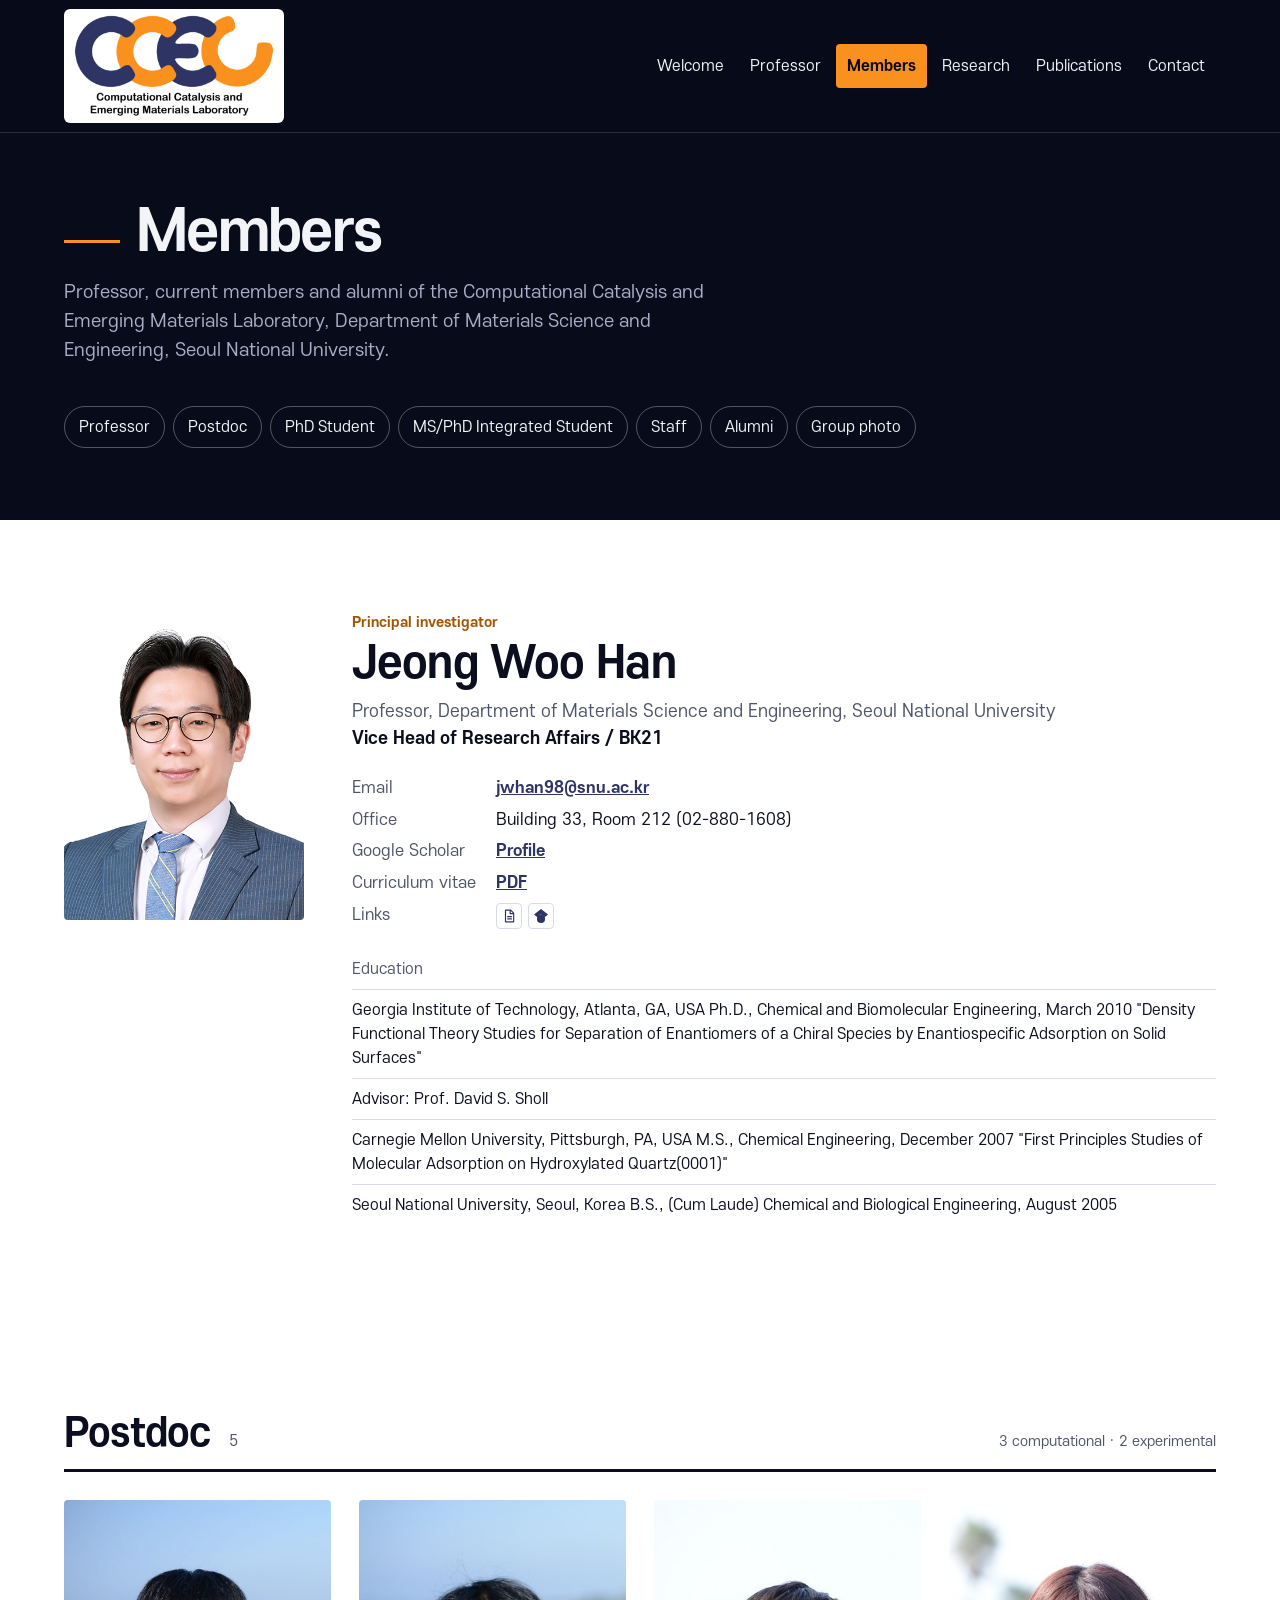
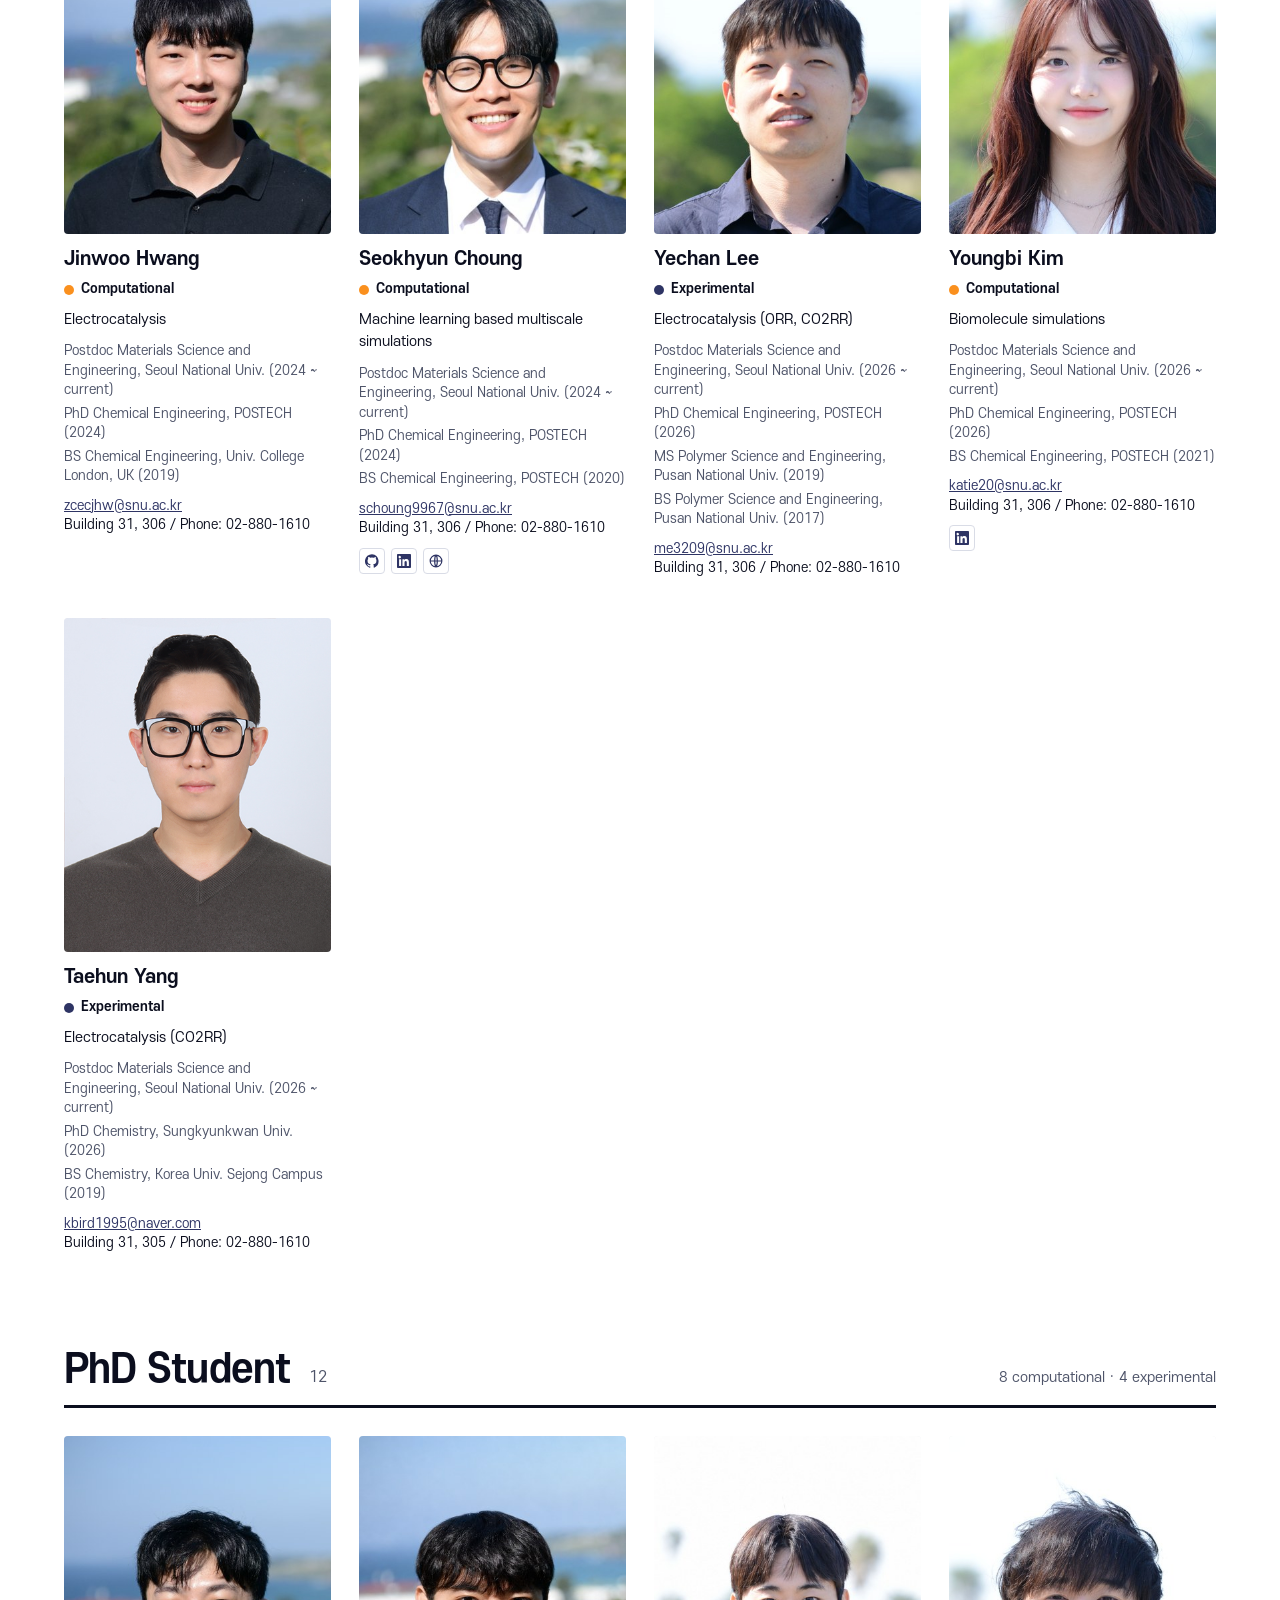
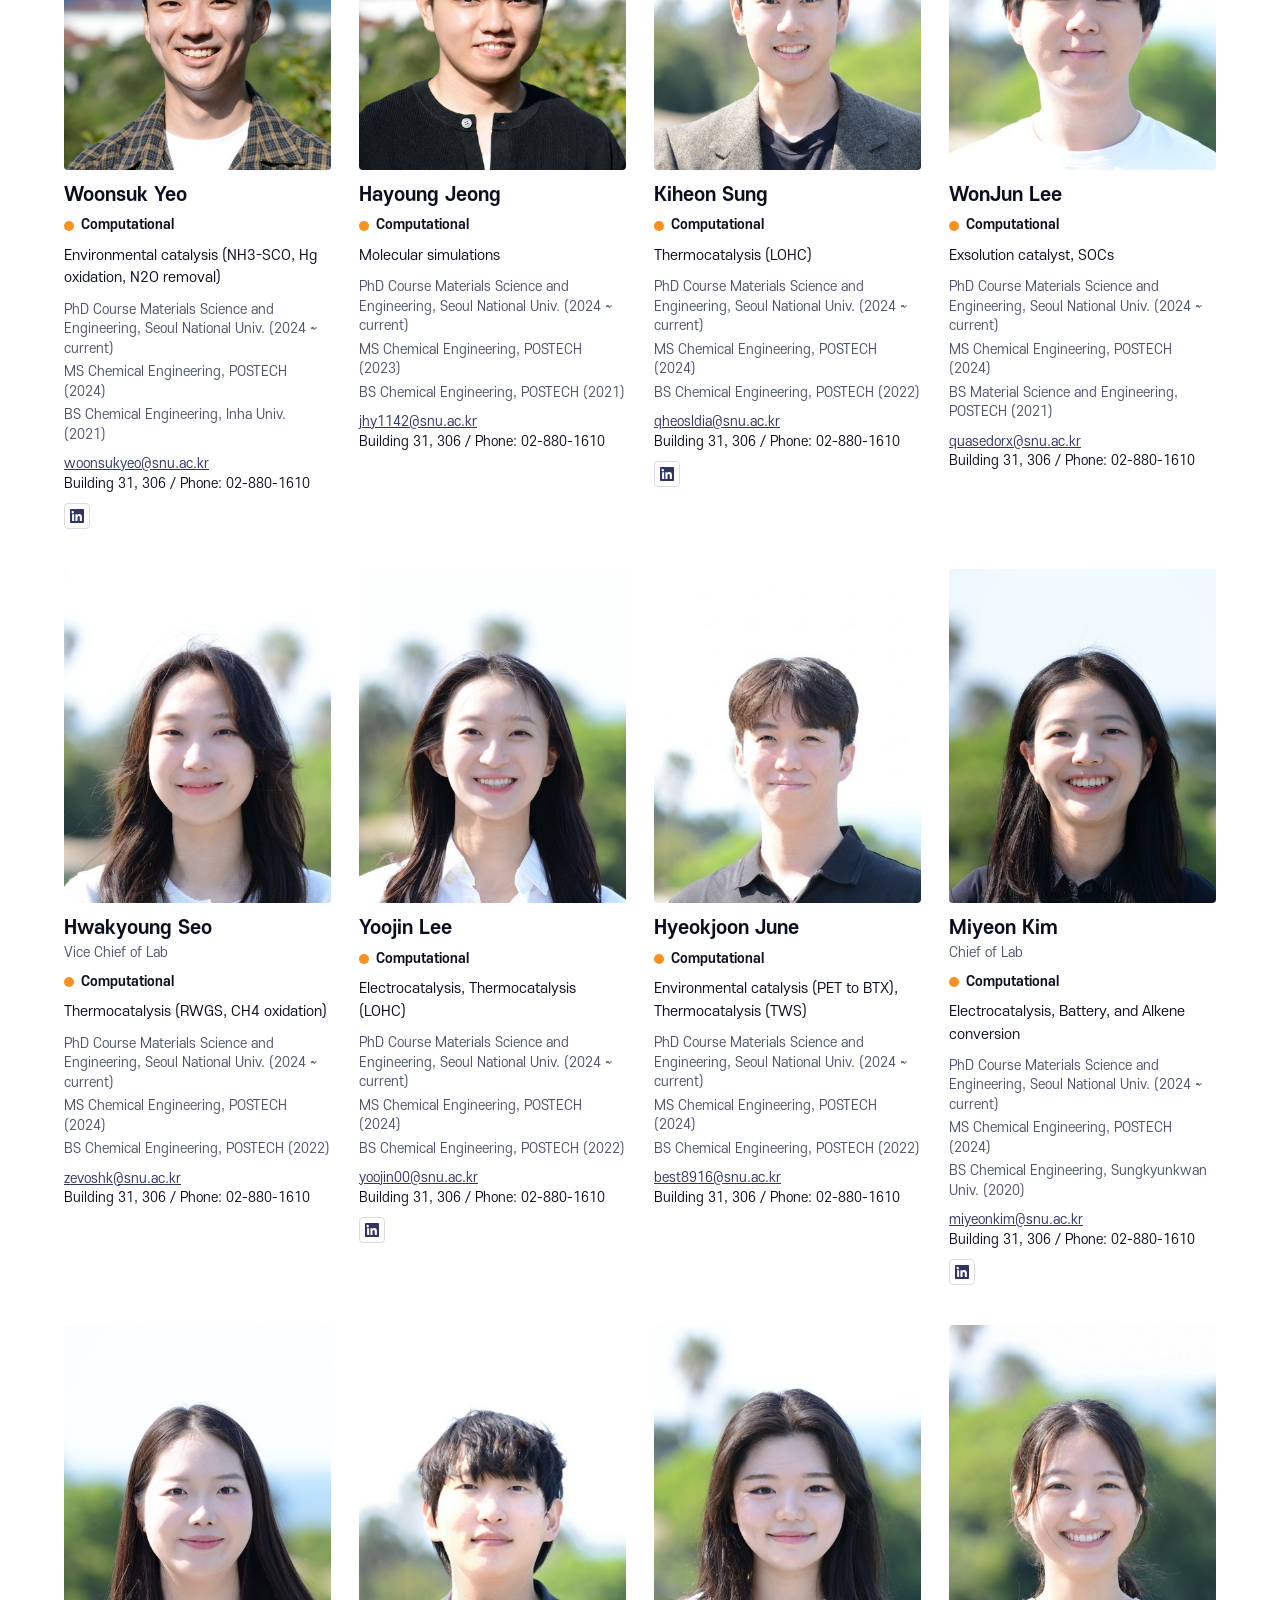
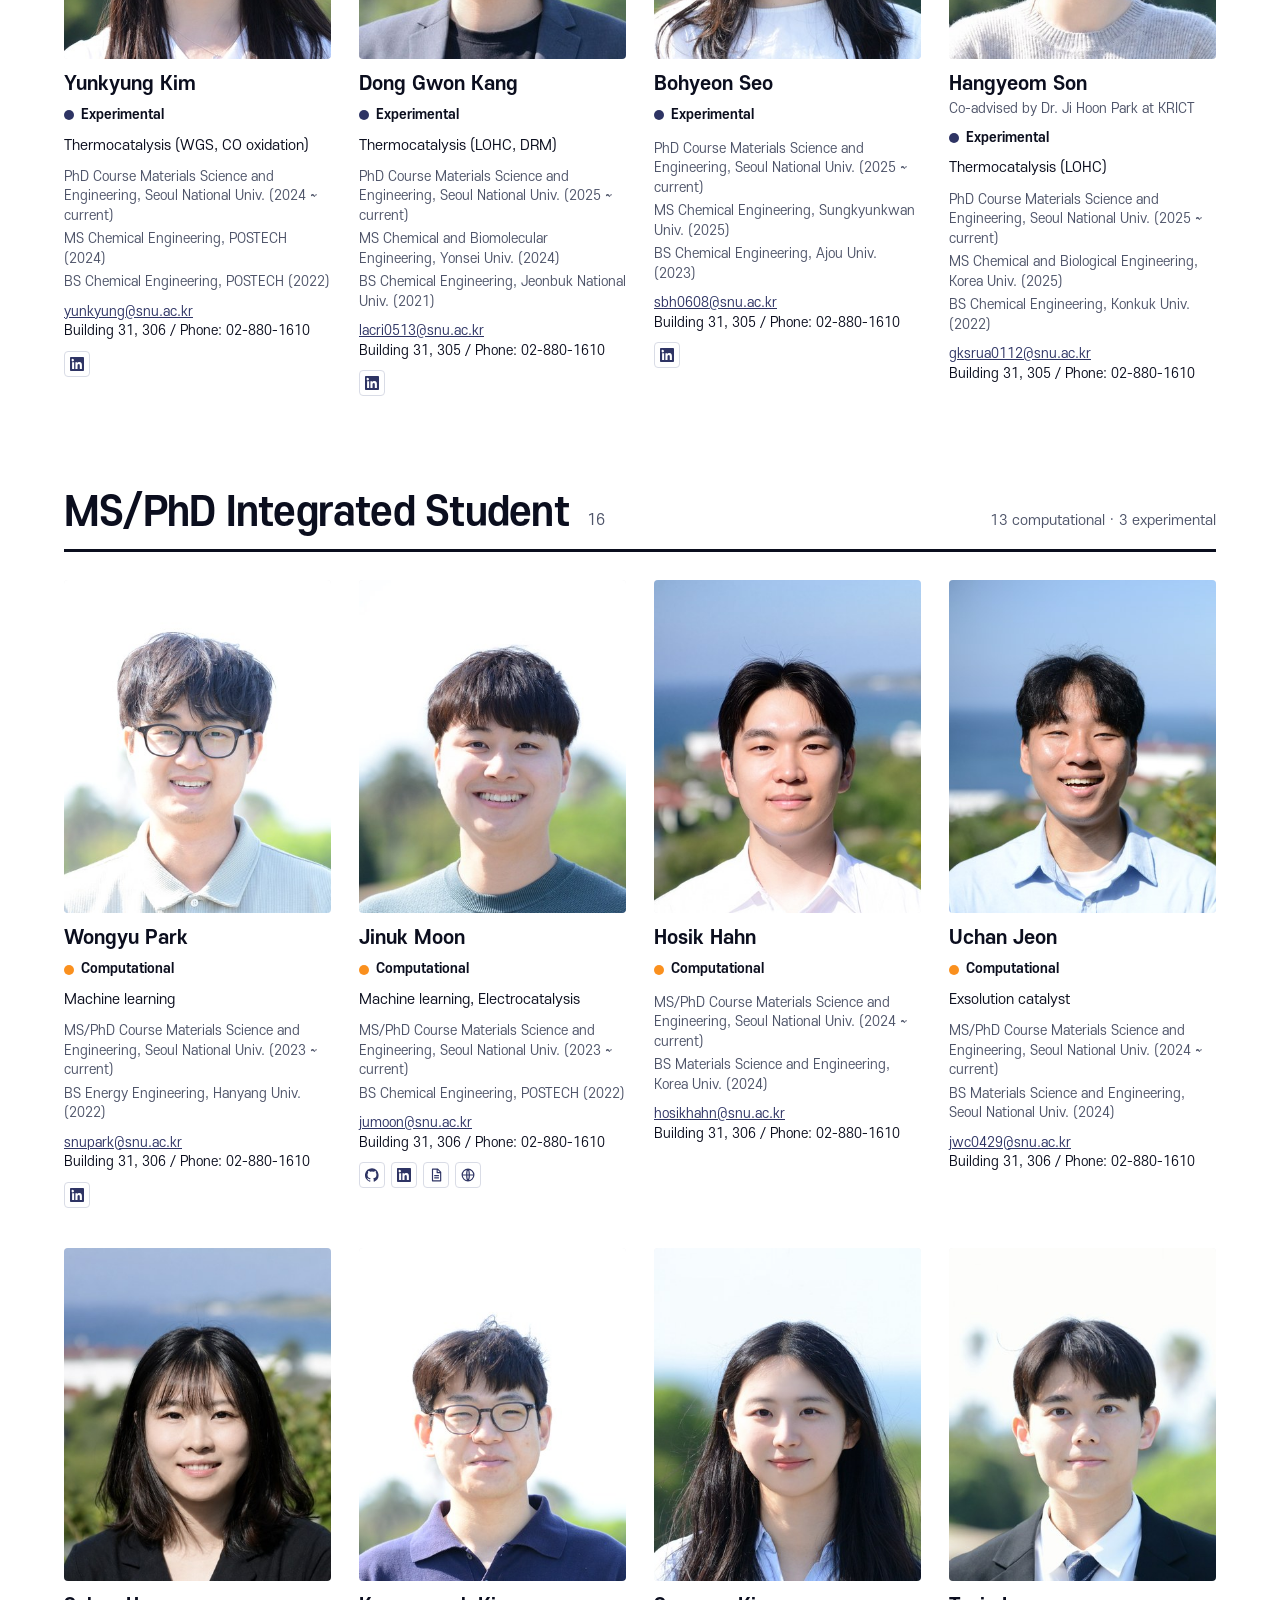
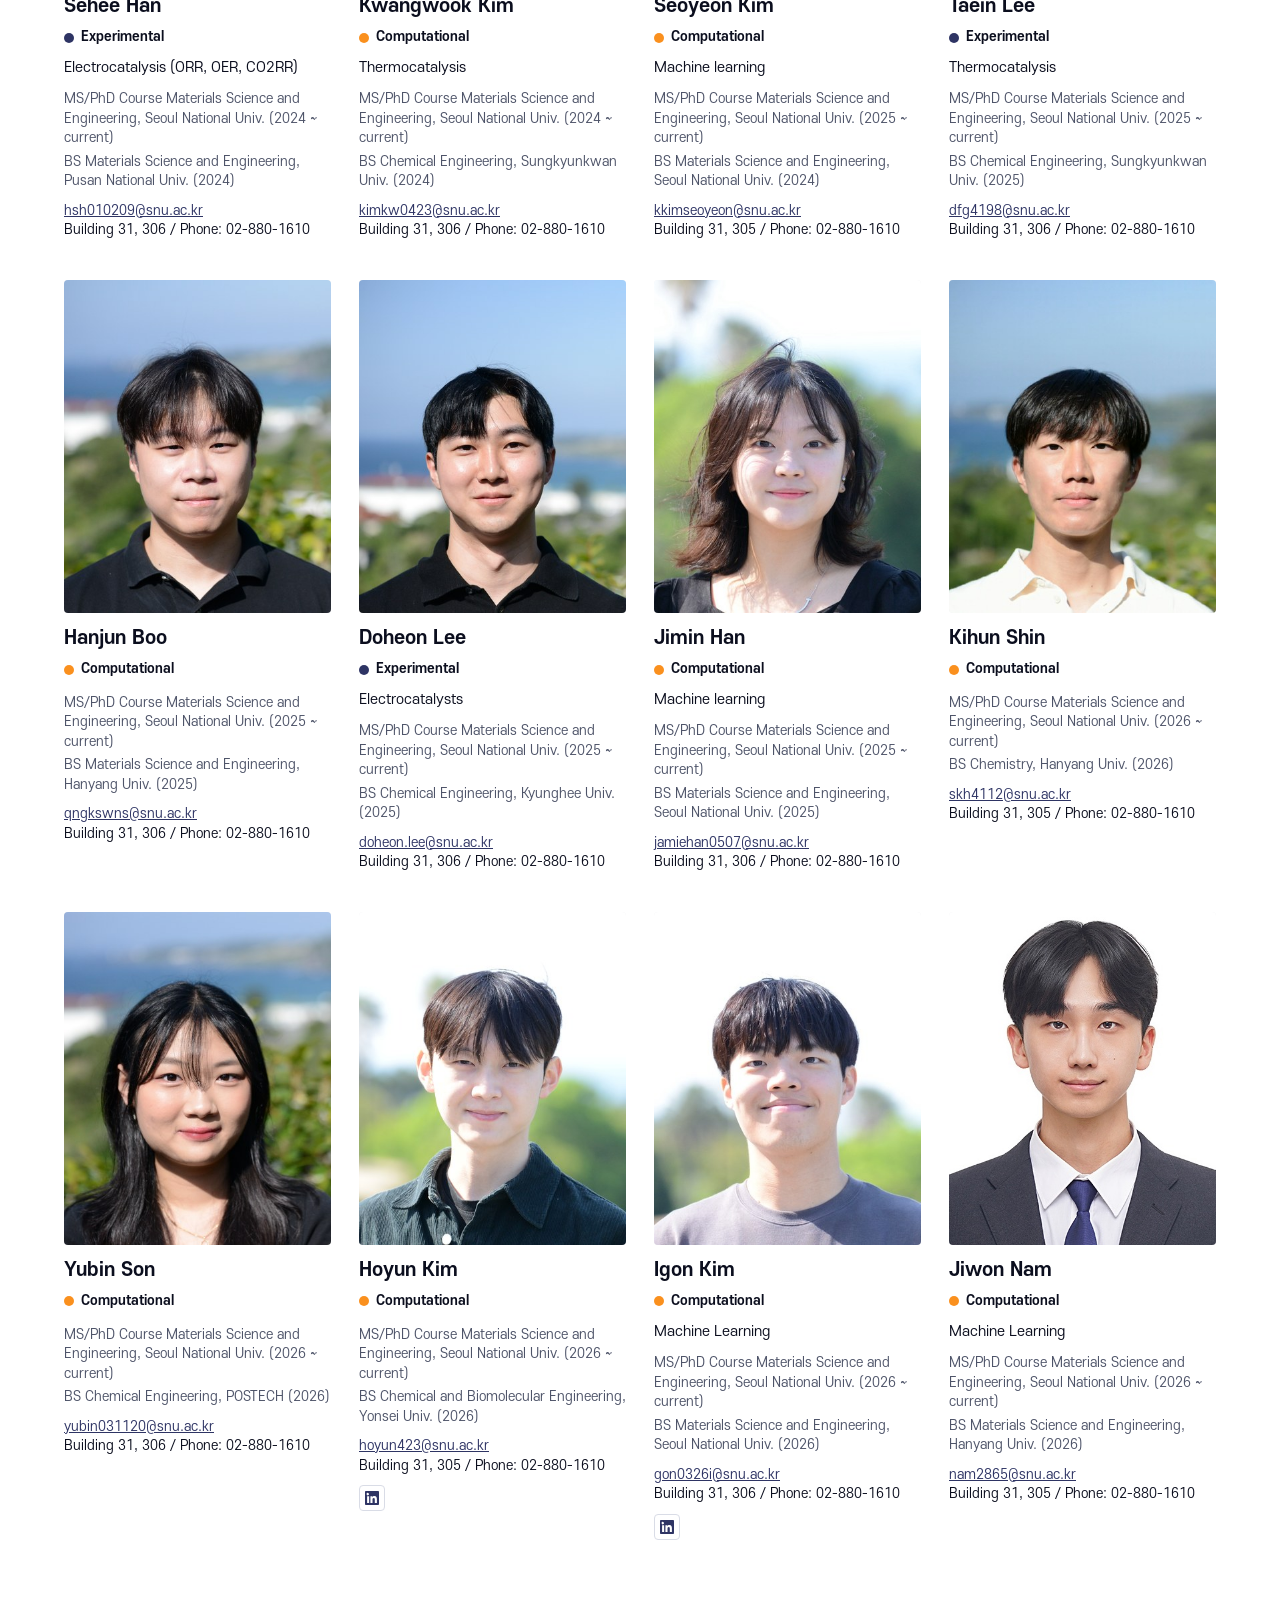
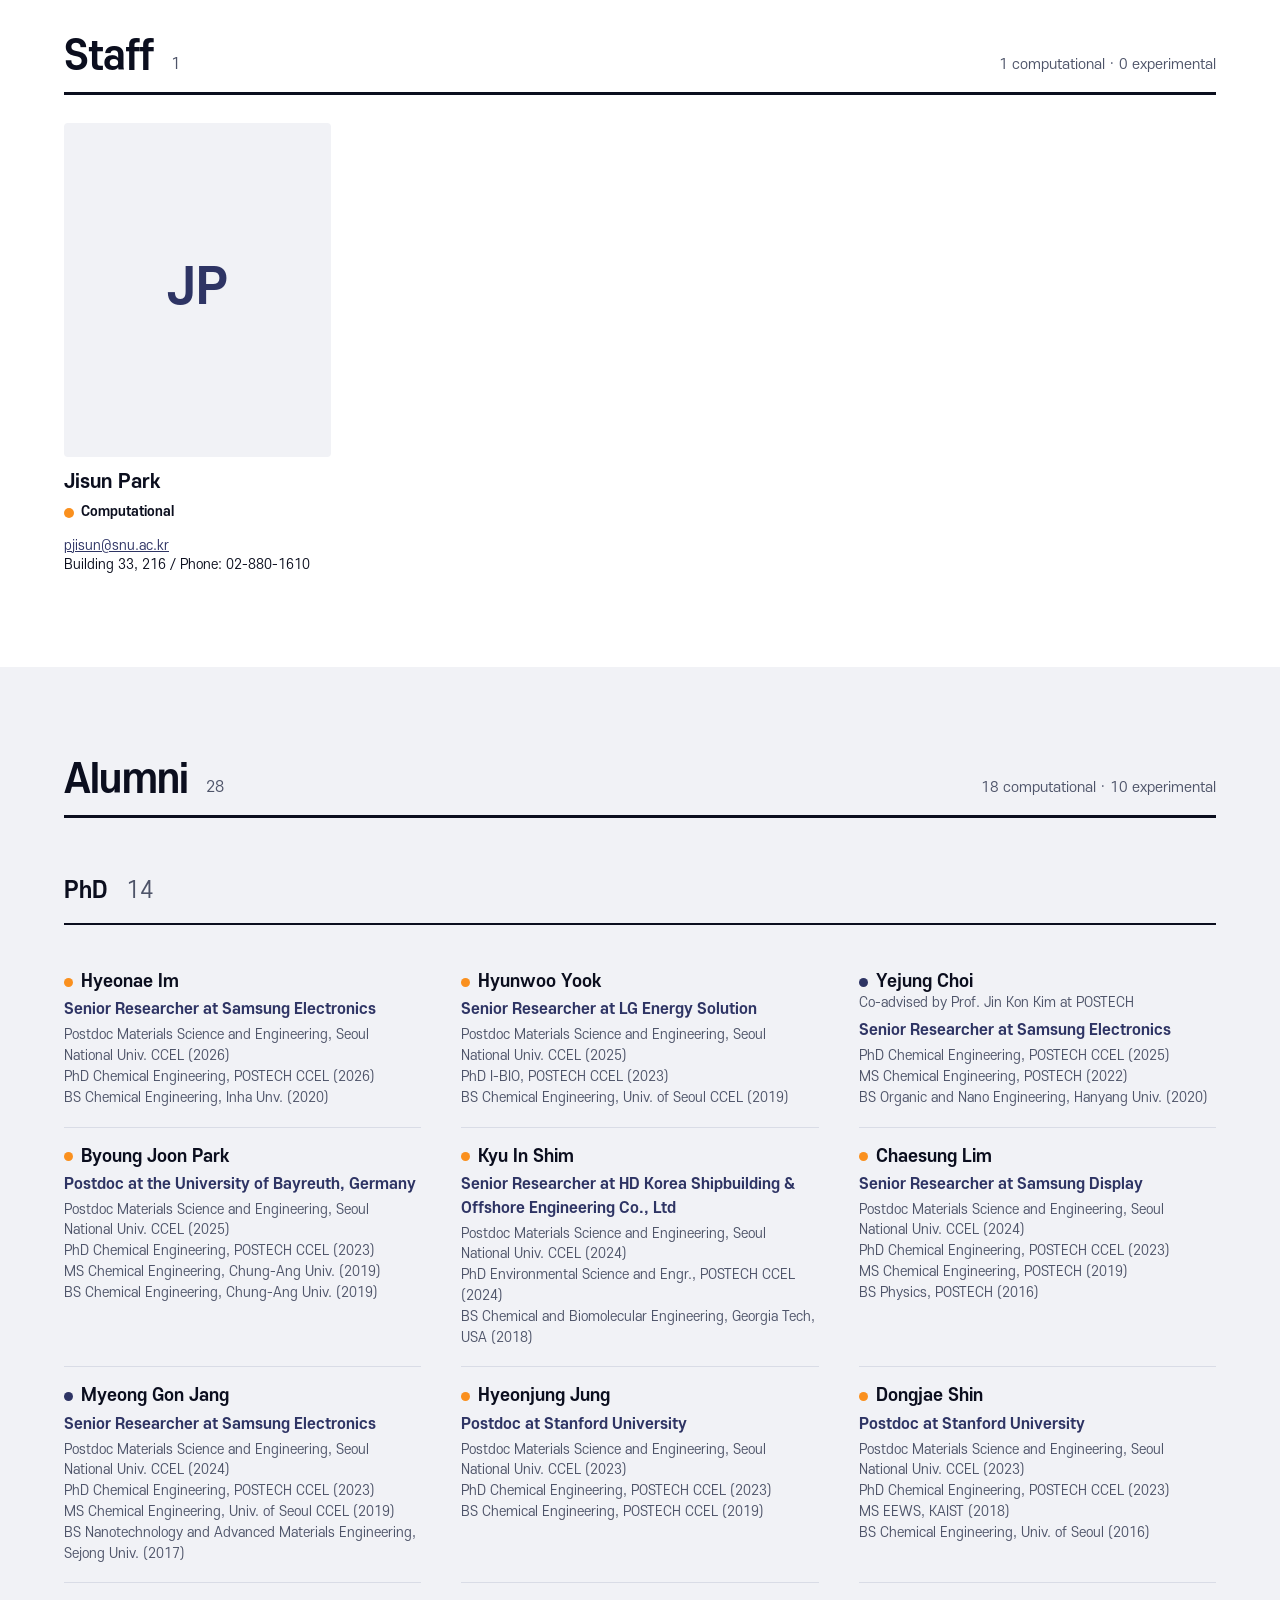
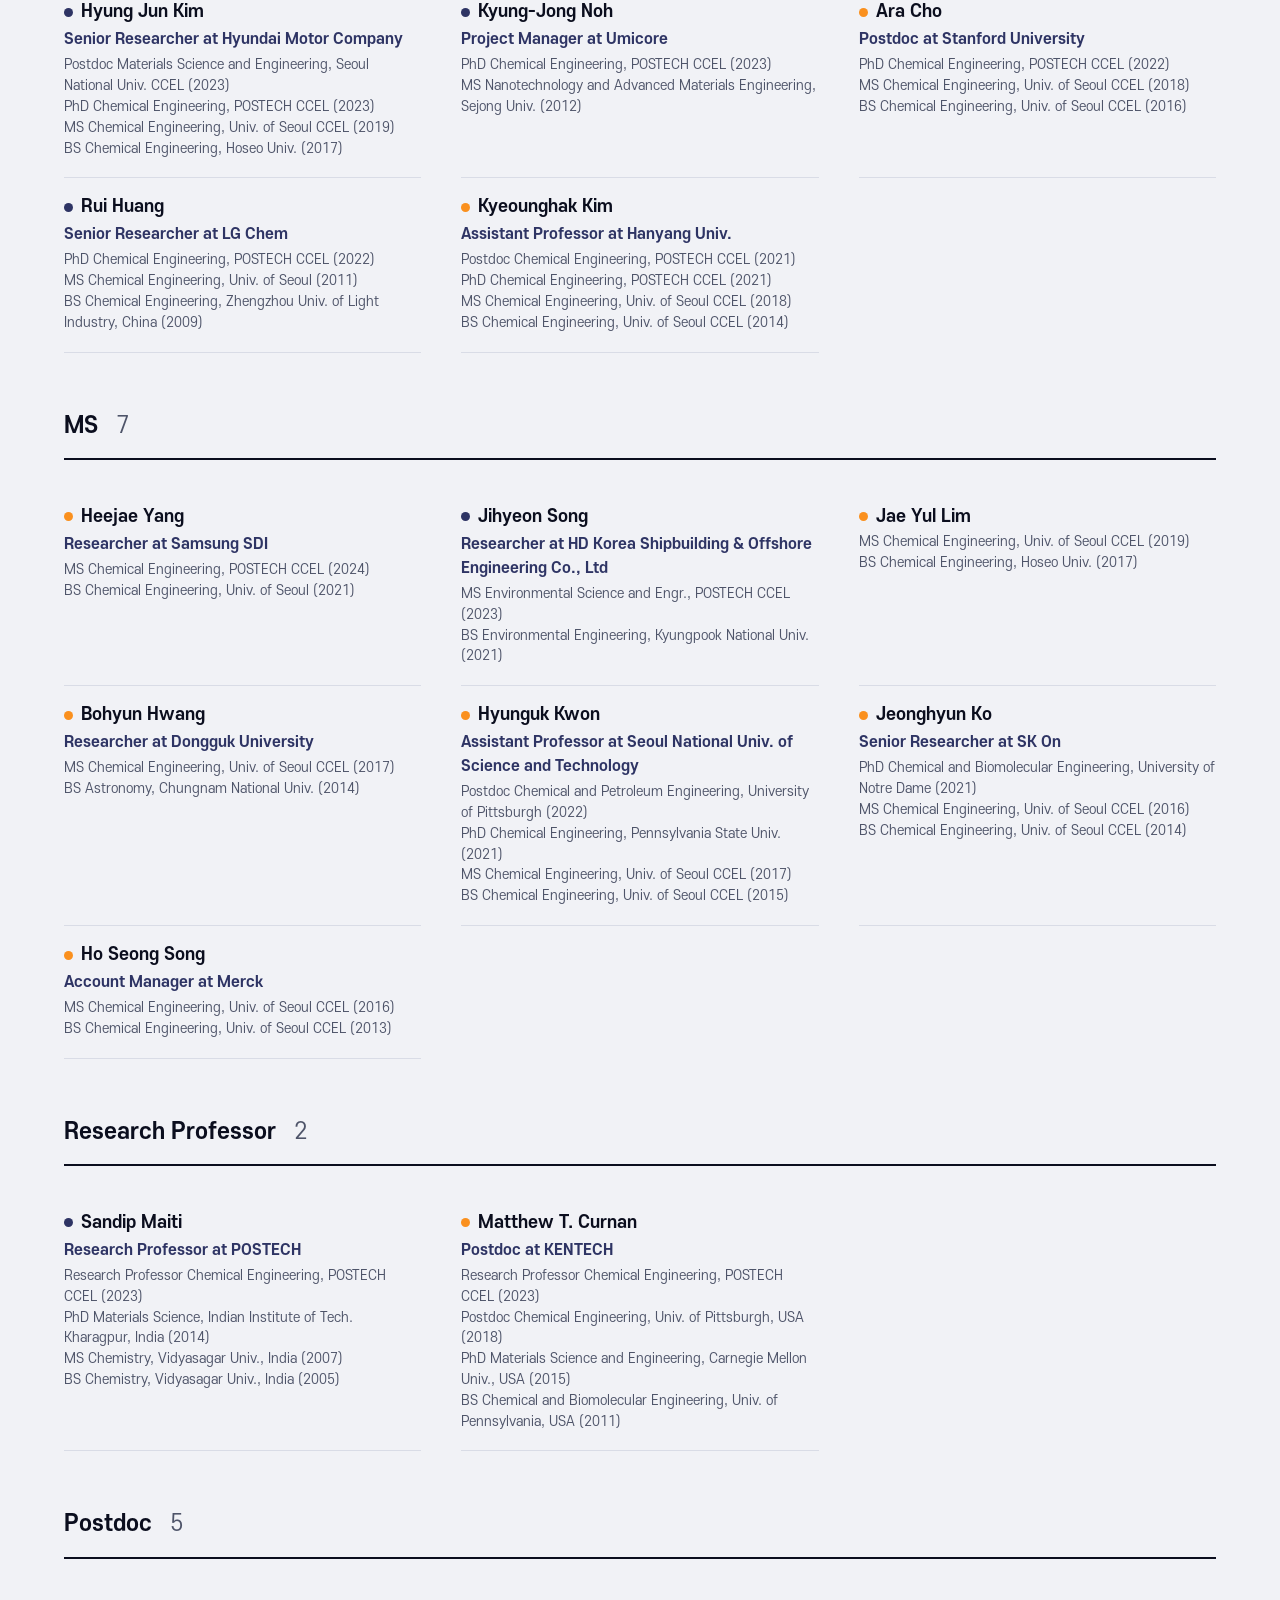
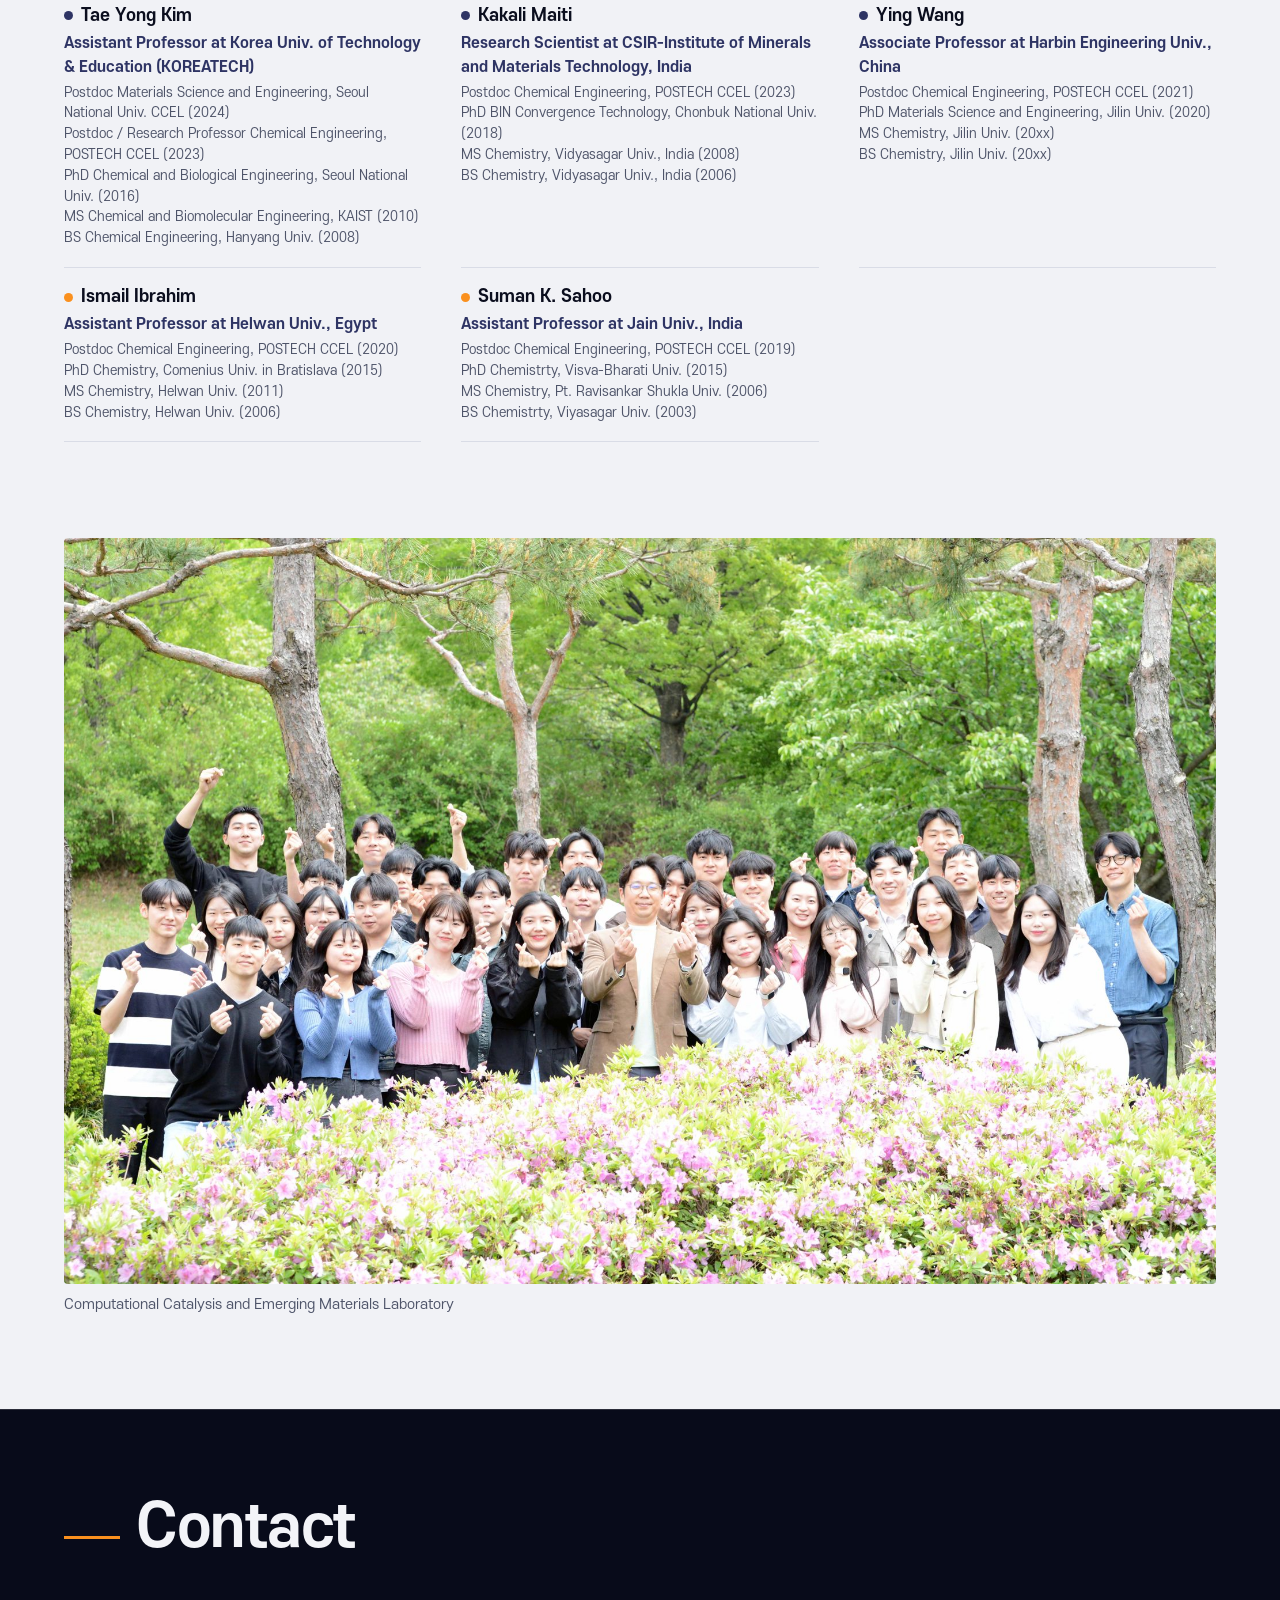
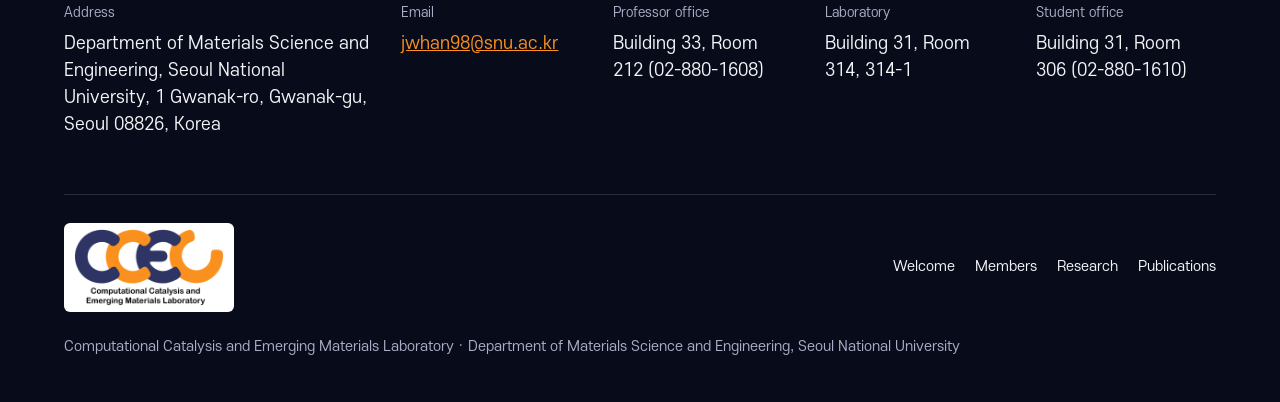
==== commit 1743d33f: "Lean landing page (v5): main page like the current Welcome page; research, highlights and people mov" ====
--- a/members.html
+++ b/members.html
@@ -4,7 +4,7 @@
 <meta name="robots" content="noindex, nofollow">
 <meta charset="utf-8">
 <meta name="viewport" content="width=device-width, initial-scale=1">
-<title>People · CCEL</title>
+<title>Members · CCEL</title>
 <link rel="stylesheet" href="_shared/brand/brand.css">
 <link rel="stylesheet" href="css/site.css">
 </head>
@@ -17,13 +17,12 @@
     <button class="menu-btn" type="button" aria-expanded="false" aria-controls="site-nav"><span class="bars" aria-hidden="true"></span>Menu</button>
     <nav class="site-nav" id="site-nav" aria-label="Main">
       <ol>
-        <li><a href="index.html#glance"><span class="n">01</span>At a glance</a></li>
-        <li><a href="index.html#research"><span class="n">02</span>Research</a></li>
-        <li><a href="publications.html"><span class="n">03</span>Publications</a></li>
-        <li><a href="members.html" aria-current="page"><span class="n">04</span>People</a></li>
-        <li><a href="index.html#news"><span class="n">05</span>News</a></li>
-        <li><a href="index.html#join"><span class="n">06</span>Join Us</a></li>
-        <li><a href="index.html#contact"><span class="n">07</span>Contact</a></li>
+        <li><a href="index.html">Welcome</a></li>
+        <li><a href="members.html#professor">Professor</a></li>
+        <li><a href="members.html" aria-current="page">Members</a></li>
+        <li><a href="research.html">Research</a></li>
+        <li><a href="publications.html">Publications</a></li>
+        <li><a href="index.html#contact">Contact</a></li>
       </ol>
     </nav>
   </div>
@@ -32,9 +31,8 @@
 <main id="main">
   <section class="page-hero" aria-labelledby="page-h">
     <div class="wrap">
-      <div class="sec-label"><span class="sec-no">04</span><h1 id="page-h">People</h1></div>
+      <div class="sec-label"><span class="sec-no" aria-hidden="true"></span><h1 id="page-h">Members</h1></div>
       <p class="lead" id="lead"></p>
-      <dl class="page-nums four" id="page-nums"></dl>
       <nav class="subnav" id="subnav" aria-label="On this page"></nav>
     </div>
   </section>
@@ -59,16 +57,16 @@
 <footer class="site-foot" id="contact" aria-labelledby="contact-h">
   <div class="wrap">
     <div class="sec-head">
-      <div class="sec-label"><span class="sec-no">07</span><h2 class="sec-title" id="contact-h">Contact</h2></div>
+      <div class="sec-label"><span class="sec-no" aria-hidden="true"></span><h2 class="sec-title" id="contact-h">Contact</h2></div>
     </div>
     <dl class="contact-grid" id="contact-body"></dl>
     <div class="foot-base">
       <span class="ccel-logo-plate"><img class="ccel-logo" src="_shared/img/logo2.png" alt="CCEL" width="150" height="76" loading="lazy"></span>
       <nav aria-label="Footer"><ol>
-        <li><a href="index.html#research">Research</a></li>
+        <li><a href="index.html">Welcome</a></li>
+        <li><a href="members.html">Members</a></li>
+        <li><a href="research.html">Research</a></li>
         <li><a href="publications.html">Publications</a></li>
-        <li><a href="members.html">People</a></li>
-        <li><a href="index.html#join">Join Us</a></li>
       </ol></nav>
       <span id="foot-aff"></span>
     </div>
--- a/css/site.css
+++ b/css/site.css
@@ -1,4 +1,4 @@
-/* S8 Bold data — shared design system for index / members / publications.
+/* S8 Bold data — shared design system for index / research / members / publications.
    Dark ink + logo orange as the single accent, white reading surfaces for citations.
    Font: S-CoreDream only (../_shared/brand/brand.css), weights 400 and 700. */
 
@@ -92,17 +92,16 @@
 }
 
 /* ---------- section scaffolding ---------- */
-.band { padding-block: 120px; display: flow-root; }
+.band { padding-block: 92px; display: flow-root; }
 .band.dark { background: var(--ink); color: var(--fg); }
 .band.dark-2 { background: var(--ink-2); color: var(--fg); }
 .band.light { background: var(--paper); color: var(--text); }
 .band.light-2 { background: var(--paper-2); color: var(--text); }
 .band.accent { background: var(--orange); color: var(--ink); }
 section[id], [id].anchor { scroll-margin-top: calc(var(--hh-c) + 8px); }
-#glance { padding-top: 88px; }
 #selected, #covers { scroll-margin-top: calc(var(--hh-c) + 96px); }
 
-.sec-head { display: grid; grid-template-columns: 1fr auto; align-items: end; gap: 24px; margin-bottom: 56px; }
+.sec-head { display: grid; grid-template-columns: 1fr auto; align-items: end; gap: 24px; margin-bottom: 44px; }
 .sec-label { display: flex; align-items: baseline; gap: 16px; }
 .sec-no { font-size: 18px; font-weight: 700; color: var(--orange); font-variant-numeric: tabular-nums;
   border-top: 3px solid currentColor; padding-top: 8px; min-width: 56px; }
@@ -111,11 +110,14 @@
 .sec-title { font-size: clamp(36px, 4.6vw, 64px); line-height: 1.04; letter-spacing: -.025em; }
 .sec-aside { font-size: 15px; color: var(--fg-2); max-width: 46ch; text-align: right; }
 .light .sec-aside, .light-2 .sec-aside { color: var(--text-2); }
+.accent .sec-aside { color: var(--ink); }
 .more { display: inline-flex; gap: 10px; align-items: center; font-weight: 700; font-size: 17px; text-decoration: none;
   border-bottom: 2px solid currentColor; padding-bottom: 3px; }
 .more::after { content: "\2192"; }
 .light .more { color: var(--text); }
 .dark .more, .dark-2 .more { color: var(--orange); }
+.accent .more { color: var(--ink); }
+.ko { word-break: keep-all; overflow-wrap: anywhere; }
 
 /* ---------- scroll stage (landing) ---------- */
 .stage { position: relative; height: 240vh; background: var(--ink); }
@@ -134,114 +136,55 @@
   opacity: var(--b, 0); transform: translateY(calc((1 - var(--b, 0)) * 36px)); }
 .stage-copy[data-hidden] { visibility: hidden; }
 .hero-title {
-  font-size: clamp(40px, 4.7vw, 72px); line-height: 1.04; letter-spacing: -.03em; max-width: none;
+  font-size: clamp(40px, 4.7vw, 72px); line-height: 1.04; letter-spacing: -.03em; max-width: 15em;
   text-wrap: balance;
 }
-.hero-meta { display: flex; flex-wrap: wrap; gap: 8px 28px; margin-top: 34px; padding-top: 20px;
-  border-top: 2px solid var(--orange); font-size: 18px; color: var(--fg); max-width: 1100px; }
-.hero-meta span:first-child { font-weight: 700; }
-.hero-meta span + span { color: var(--fg-2); }
+.hero-meta { margin-top: 30px; padding-top: 20px; border-top: 2px solid var(--orange); max-width: 1100px; }
+.hero-tag { font-size: clamp(18px, 1.55vw, 22px); line-height: 1.45; color: var(--fg); max-width: 52em; }
+.hero-aff { margin-top: 10px; font-size: 16px; color: var(--fg-2); }
 .stage-cue { position: absolute; right: var(--pad); bottom: 7vh; display: flex; flex-direction: column; align-items: center; gap: 10px;
   font-size: 13px; color: var(--fg-2); opacity: var(--cue, 1); }
 .stage-cue i { width: 2px; height: 56px; background: linear-gradient(var(--orange), transparent); display: block; }
-
-.bignums { display: grid; grid-template-columns: repeat(4, 1fr); gap: 0; width: 100%; }
-.bignums > div { padding: 0 28px 0 0; border-left: 2px solid var(--orange); padding-left: 24px; }
-.bignums dd { order: -1; font-size: clamp(64px, 10.4vw, 160px); line-height: .92; font-weight: 700; letter-spacing: -.045em;
-  font-variant-numeric: tabular-nums; color: var(--fg); }
-.bignums > div:first-child dd { color: var(--orange); }
-.bignums dt { margin-top: 18px; font-size: 18px; color: var(--fg); max-width: 15em; }
-.bignums > div { display: flex; flex-direction: column; }
-
-/* ---------- charts ---------- */
-.glance-grid { display: grid; grid-template-columns: repeat(12, 1fr); gap: 72px 56px; }
-.fig { grid-column: span 12; border-top: 1px solid var(--ink-line); padding-top: 28px; }
-.fig.half-l { grid-column: span 7; }
-.fig.half-r { grid-column: span 5; }
-.fig-head { display: flex; justify-content: space-between; align-items: flex-end; gap: 24px; margin-bottom: 28px; flex-wrap: wrap; }
-.fig-title { font-size: 24px; line-height: 1.25; letter-spacing: -.01em; }
+/* phase B: the five research-area titles, each a link to its section on research.html (no counts) */
+.phase-b .wrap { width: min(100% - 2 * var(--pad), var(--maxw)); }
+.stage-label { font-size: 15px; color: var(--fg-2); margin-bottom: 22px; }
+.area-index { display: grid; grid-template-columns: repeat(5, minmax(0, 1fr)); gap: 0; width: 100%; }
+.area-index a { display: flex; flex-direction: column; gap: 16px; height: 100%; text-decoration: none; color: var(--fg);
+  border-left: 2px solid var(--orange); padding: 0 22px 4px; }
+.area-index .ai-no { font-size: clamp(48px, 5.4vw, 84px); line-height: .9; font-weight: 700; color: var(--orange); letter-spacing: -.03em; }
+.area-index .ai-t { font-size: 18px; line-height: 1.35; font-weight: 700; }
+.area-index a:hover .ai-t, .area-index a:focus-visible .ai-t { text-decoration: underline; text-underline-offset: 4px; }
+
+/* ---------- year chart (publications.html) ---------- */
 .fig-sub { font-size: 15px; color: var(--fg-2); margin-top: 6px; max-width: 60ch; }
-.fig-stats { display: flex; gap: 40px; align-items: flex-end; }
-.stat b { display: block; font-size: clamp(56px, 7vw, 108px); line-height: .9; letter-spacing: -.04em; color: var(--orange);
-  font-variant-numeric: tabular-nums; }
-.stat.sm b { font-size: clamp(36px, 3.6vw, 56px); color: var(--fg); }
-.stat span { display: block; margin-top: 10px; font-size: 14px; color: var(--fg-2); max-width: 16em; }
 .data-table { margin-top: 16px; font-size: 14px; color: var(--fg-2); }
 .data-table summary { cursor: pointer; display: inline-block; }
 .data-table table { border-collapse: collapse; margin-top: 10px; font-variant-numeric: tabular-nums; }
 .data-table th, .data-table td { text-align: left; padding: 3px 28px 3px 0; border-bottom: 1px solid var(--ink-line); font-weight: 400; }
 .data-table td { color: var(--fg); }
-.fig-note { margin-top: 18px; font-size: 14px; color: var(--fg-2); }
 .chart { position: relative; }
 .chart svg { display: block; overflow: visible; }
 .chart svg text { font-family: var(--ccel-font); fill: var(--fg); }
 .chart .t-muted { fill: var(--fg-2); }
 .chart .t-val { font-weight: 700; }
-.chart .bar, .chart .hbar, .chart .dot { transform-box: fill-box; }
-.chart .bar { transform-origin: 50% 100%; }
-.chart .hbar { transform-origin: 0 50%; }
-.chart .dot { transform-origin: 50% 50%; }
-.chart .val { transition: opacity .4s ease; }
-@media (prefers-reduced-motion: no-preference) {
-  .chart.armed .bar { transform: scaleY(0); }
-  .chart.armed .hbar { transform: scaleX(0); }
-  .chart.armed .dot { transform: scale(0); }
-  .chart.armed .val { opacity: 0; }
-  .chart.armed .bar, .chart.armed .hbar, .chart.armed .dot {
-    transition: transform .7s cubic-bezier(.2, .75, .2, 1) calc(var(--i, 0) * 22ms); }
-  .chart.armed .val { transition-delay: calc(.35s + var(--i, 0) * 22ms); }
-  .chart.armed.in .bar, .chart.armed.in .hbar, .chart.armed.in .dot { transform: none; }
-  .chart.armed.in .val { opacity: 1; }
-}
-
-/* horizontal bar rows (areas, journals) */
-.hrows { display: grid; gap: 18px; }
-.hrow { display: grid; grid-template-columns: 1fr; gap: 6px; }
-.hrow-label { display: flex; gap: 14px; align-items: baseline; font-size: 16px; line-height: 1.35; }
-.hrow-label .rn { font-size: 26px; font-weight: 700; color: var(--orange); min-width: 46px; line-height: 1; }
-.hrow-bar { display: grid; grid-template-columns: 1fr auto; gap: 14px; align-items: center; }
-.hrow-bar svg { width: 100%; height: 26px; }
-.hrow-bar .v { font-size: 16px; font-weight: 700; min-width: 7.5em; text-align: right; font-variant-numeric: tabular-nums; }
-.hrow-bar .v small { font-weight: 400; color: var(--fg-2); font-size: 14px; margin-left: 6px; }
-.hrows.journals .hrow { grid-template-columns: minmax(9em, 13em) 1fr; align-items: center; gap: 16px; }
-.hrows.journals .hrow-bar svg { height: 20px; }
-.hrows.journals .hrow-bar .v { min-width: 2.2em; }
-.hrows.journals { gap: 12px; }
-
-.people-chart { display: grid; grid-template-columns: 1fr 1fr; gap: 56px; }
-.pc-block .stat { margin-bottom: 26px; }
-.pc-row { display: grid; grid-template-columns: 11em 1fr; gap: 16px; align-items: start; padding-block: 10px; border-top: 1px solid var(--ink-line); }
-.pc-row .g { font-size: 15px; line-height: 1.35; }
-.pc-row .g b { display: block; font-size: 22px; font-variant-numeric: tabular-nums; }
-.legend { display: flex; flex-wrap: wrap; gap: 8px 22px; font-size: 14px; color: var(--fg-2); margin-top: 18px; }
-.legend i { display: inline-block; width: 12px; height: 12px; border-radius: 50%; margin-right: 8px; vertical-align: -1px; }
-.legend .k-comp i { background: var(--orange); }
-.legend .k-exp i { background: var(--fg); }
-.legend .k-na i { border: 2px solid var(--fg-2); }
-
-/* ---------- research ---------- */
-.statement { font-size: clamp(26px, 3vw, 44px); line-height: 1.22; letter-spacing: -.02em; font-weight: 700; max-width: 26em; }
-.intro-grid { display: grid; grid-template-columns: 5fr 7fr; gap: 56px; margin-top: 56px; align-items: start; }
+
+/* ---------- research (research.html) ---------- */
+.intro-grid { display: grid; grid-template-columns: 5fr 7fr; gap: 56px; align-items: start; }
 .intro-grid p { color: var(--fg-2); font-size: 17px; }
 .intro-grid p + p { margin-top: 16px; }
 .intro-fig img { display: block; width: 100%; height: auto; aspect-ratio: 16 / 10; object-fit: contain; border-radius: 4px; }
-.intro-fig figcaption { font-size: 14px; color: var(--fg-2); margin-top: 10px; }
-.areas { margin-top: 96px; display: grid; gap: 0; }
+.areas { margin-top: 80px; display: grid; gap: 0; }
 .area { display: grid; grid-template-columns: minmax(260px, 5fr) 7fr; gap: 56px; padding-block: 56px; border-top: 1px solid var(--ink-line); }
 .area-fig { position: relative; }
-.area-fig img { display: block; width: 100%; max-width: 480px; aspect-ratio: 1; object-fit: cover; border-radius: 4px; background: var(--ink-2); }
-.area-top { display: grid; grid-template-columns: auto 1fr; align-items: end; gap: 28px; margin-bottom: 22px; padding-bottom: 18px; border-bottom: 1px solid var(--ink-line); }
-.area-no { font-size: clamp(72px, 8.4vw, 128px); line-height: .78; font-weight: 700; color: var(--orange); letter-spacing: -.03em; }
+.area-fig img { display: block; width: 100%; height: auto; max-width: 480px; aspect-ratio: 1; object-fit: cover; border-radius: 4px; background: var(--ink-2); }
+.area-top { margin-bottom: 22px; padding-bottom: 18px; border-bottom: 1px solid var(--ink-line); }
+.area-no { display: block; font-size: clamp(72px, 8.4vw, 128px); line-height: .78; font-weight: 700; color: var(--orange); letter-spacing: -.03em; }
 .area-title { font-size: clamp(24px, 2.4vw, 34px); line-height: 1.15; letter-spacing: -.015em; }
 .area-sum { font-size: 17px; color: var(--fg-2); max-width: 62ch; margin-top: 14px; }
 .kw { display: flex; flex-wrap: wrap; gap: 8px; margin-top: 18px; }
 .kw li { font-size: 14px; padding: 5px 11px; border: 1px solid rgba(255, 255, 255, .3); border-radius: 999px; color: var(--fg); }
-.area-stat { padding-bottom: 4px; }
-.area-stat p { font-size: 14px; color: var(--fg-2); }
-.area-stat b { font-size: 44px; line-height: 1; color: var(--fg); margin-right: 8px; letter-spacing: -.02em; }
-.area-stat svg { width: 100%; height: 6px; display: block; margin-top: 12px; }
 .keypapers { margin-top: 26px; display: grid; gap: 14px; }
-.keypapers h4 { font-size: 14px; color: var(--fg-2); font-weight: 400; }
+.keypapers .kp-h { font-size: 14px; color: var(--fg-2); font-weight: 400; }
 .kp { border-left: 3px solid var(--orange); padding-left: 14px; }
 .kp a { text-decoration: none; font-weight: 700; font-size: 16px; line-height: 1.4; }
 .kp a:hover { text-decoration: underline; }
@@ -287,22 +230,11 @@
 .rules p { margin-top: 10px; }
 .pub-links { display: flex; flex-wrap: wrap; gap: 20px 36px; margin-top: 48px; }
 
-/* ---------- people preview ---------- */
-.prof { display: grid; grid-template-columns: 200px 1fr; gap: 40px; align-items: start; padding-bottom: 56px; border-bottom: 1px solid var(--ink-line); }
-.prof img { width: 200px; height: auto; display: block; border-radius: 4px; }
-.prof h3 { font-size: clamp(30px, 3vw, 44px); line-height: 1.05; letter-spacing: -.02em; }
-.prof .role { margin-top: 12px; color: var(--fg-2); }
-.prof .role b { color: var(--fg); font-weight: 700; }
-.prof .contact-line { margin-top: 14px; display: flex; flex-wrap: wrap; gap: 10px 20px; align-items: center; }
-.groups { display: grid; grid-template-columns: repeat(4, 1fr); gap: 40px; margin-top: 48px; }
-.groups h3 { font-size: 16px; font-weight: 700; display: flex; align-items: baseline; gap: 10px; padding-bottom: 12px; border-bottom: 2px solid var(--orange); margin-bottom: 14px; }
-.groups h3 b { font-size: 40px; line-height: 1; font-variant-numeric: tabular-nums; }
-.groups li { display: flex; align-items: center; flex-wrap: wrap; gap: 4px 10px; font-size: 15px; padding-block: 5px; }
-.groups li .tdot { width: 9px; height: 9px; border-radius: 50%; flex: none; }
+/* ---------- members ---------- */
+.tdot { width: 9px; height: 9px; border-radius: 50%; flex: none; }
 .tdot.computational { background: var(--orange); }
 .tdot.experimental { background: var(--fg); }
 .tdot.na { border: 2px solid var(--fg-2); }
-.groups .note { flex-basis: 100%; padding-left: 19px; font-size: 13px; color: var(--fg-2); line-height: 1.35; }
 
 /* link icons (only rendered for links that are set) */
 .icons { display: inline-flex; gap: 6px; vertical-align: middle; }
@@ -313,48 +245,56 @@
 .light .icons a, .light-2 .icons a { color: var(--navy); border-color: var(--rule); background: #fff; }
 .light .icons a:hover, .light-2 .icons a:hover { color: #fff; background: var(--navy); border-color: var(--navy); }
 
-/* ---------- news / join / contact ---------- */
-.news { border-top: 3px solid var(--text); }
-.news li { display: grid; grid-template-columns: 120px 1fr; gap: 32px; padding-block: 26px; border-bottom: 1px solid var(--rule); align-items: baseline; }
-.news .nn { font-size: 44px; font-weight: 700; line-height: 1; color: var(--navy); font-variant-numeric: tabular-nums; }
-.news p { font-size: clamp(19px, 1.7vw, 24px); line-height: 1.4; letter-spacing: -.01em; }
-
-.join-grid { display: grid; grid-template-columns: 1fr 1fr; gap: 40px; }
-.kdet { background: var(--ink); color: var(--fg); border-radius: 4px; }
-.kdet summary { cursor: pointer; padding: 20px 24px; font-weight: 700; font-size: 18px; list-style: none; display: flex; justify-content: space-between; gap: 16px; }
-.kdet summary::-webkit-details-marker { display: none; }
-.kdet summary::after { content: "+"; color: var(--orange); font-size: 24px; line-height: 1; }
-.kdet[open] summary::after { content: "\2212"; }
-.kdet summary small { display: block; font-weight: 400; font-size: 14px; color: var(--fg-2); margin-top: 2px; }
-.kdet .ko { padding: 0 24px 24px; font-size: 16px; line-height: 1.8; color: var(--fg); }
-.join-mail { margin-top: 36px; font-size: clamp(20px, 2.2vw, 30px); font-weight: 700; }
-.join-mail a { text-decoration: none; border-bottom: 3px solid var(--ink); }
-
-.site-foot { background: var(--ink); color: var(--fg); padding-block: 110px 48px; border-top: 1px solid var(--ink-line); }
-.contact-grid { display: grid; grid-template-columns: repeat(4, 1fr); gap: 32px; }
+/* ---------- landing: 01 news + 02 open position (dark), 03 selected publications (white), 04 about (orange) ---------- */
+.news-grid { display: grid; grid-template-columns: minmax(0, 7fr) minmax(0, 5fr); gap: 80px; }
+.news-grid .sec-title { font-size: clamp(32px, 3.4vw, 48px); }
+.news-grid .sec-head { margin-bottom: 32px; grid-template-columns: 1fr; gap: 10px; }
+.news-grid .sec-aside { text-align: left; }
+.news { border-top: 3px solid var(--fg); }
+.news li { display: grid; grid-template-columns: 56px 1fr; gap: 16px; padding-block: 18px; border-bottom: 1px solid var(--ink-line); align-items: baseline; }
+.news .nn { font-size: 26px; font-weight: 700; line-height: 1; color: var(--orange); font-variant-numeric: tabular-nums; }
+.news p { font-size: 19px; line-height: 1.45; }
+.news .nd { font-size: 14px; color: var(--fg-2); }
+.opening-ko { font-size: 17px; line-height: 1.85; padding-top: 20px; border-top: 3px solid var(--fg); color: var(--fg); }
+.join-mail { margin-top: 20px; padding-top: 16px; border-top: 1px solid var(--ink-line); font-size: 15px; color: var(--fg-2); }
+.join-mail a { color: var(--orange); font-weight: 700; }
+
+#publications .sec-aside { max-width: 64ch; }
+.pins-c { display: grid; grid-template-columns: repeat(2, minmax(0, 1fr)); gap: 0 56px; border-top: 3px solid var(--text); }
+.pc { display: grid; grid-template-columns: 60px minmax(0, 1fr); gap: 18px; padding-block: 26px; border-bottom: 1px solid var(--rule); }
+.pc-no { font-size: 40px; line-height: .9; font-weight: 700; color: var(--navy); letter-spacing: -.03em; font-variant-numeric: tabular-nums; }
+.pc-title { font-size: 19px; line-height: 1.38; letter-spacing: -.005em; }
+.pc-title a { text-decoration: none; }
+.pc-title a:hover { text-decoration: underline; }
+.pc-src { font-size: 15px; margin-top: 8px; color: var(--text-2); overflow-wrap: anywhere; }
+.pc-src .doi { white-space: nowrap; word-break: normal; }
+.pub-links { display: flex; flex-wrap: wrap; gap: 20px 36px; margin-top: 40px; }
+
+.about-grid { display: grid; grid-template-columns: minmax(0, 8fr) minmax(0, 3fr); gap: 72px; align-items: start; }
+.about-ko { font-size: clamp(18px, 1.45vw, 21px); line-height: 1.85; color: var(--ink); max-width: 46em; }
+.about-links { display: grid; gap: 18px; justify-items: start; padding-top: 6px; }
+
+.site-foot { background: var(--ink); color: var(--fg); padding-block: 88px 44px; border-top: 1px solid var(--ink-line); }
+.contact-grid { display: grid; grid-template-columns: 1.7fr repeat(4, minmax(0, 1fr)); gap: 32px; }
 .contact-grid dt { font-size: 13px; color: var(--fg-2); margin-bottom: 6px; }
 .contact-grid dd { font-size: 17px; }
 .contact-grid dd a { color: var(--orange); }
 .foot-base { display: flex; flex-wrap: wrap; justify-content: space-between; align-items: center; gap: 24px;
-  margin-top: 72px; padding-top: 28px; border-top: 1px solid var(--ink-line); font-size: 14px; color: var(--fg-2); }
+  margin-top: 56px; padding-top: 28px; border-top: 1px solid var(--ink-line); font-size: 14px; color: var(--fg-2); }
 .foot-base .ccel-logo-plate img { width: 150px; height: auto; display: block; }
 .foot-base nav ol { display: flex; flex-wrap: wrap; gap: 6px 20px; }
 .foot-base nav a { text-decoration: none; color: var(--fg); }
 .foot-base nav a:hover { color: var(--orange); }
 
-/* ---------- inner pages (members, publications) ---------- */
+/* ---------- inner pages (research, members, publications) ---------- */
 .page-hero { padding-top: calc(var(--hh) + 72px); padding-bottom: 72px; background: var(--ink); position: relative; overflow: hidden; }
 .page-hero h1 { font-size: clamp(40px, 4.4vw, 64px); line-height: 1; letter-spacing: -.03em; }
 .page-hero .lead { margin-top: 18px; color: var(--fg-2); font-size: 18px; max-width: 60ch; }
-.page-nums { display: grid; grid-template-columns: repeat(3, auto); justify-content: start; gap: 0 64px; margin-top: 56px; }
-.page-nums.four { grid-template-columns: repeat(4, auto); }
-.page-nums > div { border-left: 2px solid var(--orange); padding-left: 20px; display: flex; flex-direction: column; }
-.page-nums dd { order: -1; font-size: clamp(64px, 9vw, 136px); line-height: .9; font-weight: 700; letter-spacing: -.045em; font-variant-numeric: tabular-nums; }
-.page-nums > div:first-child dd { color: var(--orange); }
-.page-nums dt { margin-top: 12px; font-size: 16px; color: var(--fg-2); max-width: 18em; }
-.subnav { display: flex; flex-wrap: wrap; gap: 8px; margin-top: 48px; }
+.subnav { display: flex; flex-wrap: wrap; gap: 8px; margin-top: 40px; }
 .subnav a { text-decoration: none; padding: 8px 14px; border: 1px solid rgba(255, 255, 255, .3); border-radius: 999px; font-size: 15px; }
 .subnav a:hover { background: var(--fg); color: var(--ink); }
+.subnav a .n { color: var(--orange); font-weight: 700; margin-right: 8px; }
+.subnav a:hover .n { color: var(--orange-ink); }
 
 /* members */
 .prof-full { display: grid; grid-template-columns: 240px 1fr; gap: 48px; align-items: start; }
@@ -371,7 +311,7 @@
 .grp { margin-top: 96px; }
 .grp-head { display: flex; align-items: baseline; gap: 18px; padding-bottom: 14px; border-bottom: 3px solid var(--text); margin-bottom: 28px; flex-wrap: wrap; }
 .grp-head h2 { font-size: clamp(28px, 3vw, 40px); letter-spacing: -.02em; line-height: 1.1; }
-.grp-head .c { font-size: clamp(28px, 3vw, 40px); font-weight: 700; color: var(--orange-ink); font-variant-numeric: tabular-nums; }
+.grp-head .c { font-size: 15px; color: var(--text-2); font-variant-numeric: tabular-nums; }
 .grp-head .split { margin-left: auto; font-size: 14px; color: var(--text-2); }
 .cards { display: grid; grid-template-columns: repeat(4, 1fr); gap: 40px 28px; }
 .card .ph { aspect-ratio: 4 / 5; background: var(--paper-2); border-radius: 4px; overflow: hidden; display: grid; place-items: center; }
@@ -403,7 +343,7 @@
 .group-photo figcaption { margin-top: 10px; font-size: 14px; color: var(--text-2); }
 
 /* publications page */
-.ychart-wrap { margin-top: 48px; }
+.ychart-wrap { margin-top: 44px; max-width: 980px; }
 .ychart-wrap .chart svg .ybtn { cursor: pointer; }
 .ychart-wrap .chart svg .ybtn:hover .bar, .ychart-wrap .chart svg .ybtn:focus .bar { fill: #ffb45e; }
 .ychart-wrap .chart svg .ybtn.sel .bar { fill: var(--fg); }
@@ -440,23 +380,24 @@
 /* ---------- responsive ---------- */
 @media (max-width: 1100px) {
   :root { --pad: 40px; }
-  .glance-grid { grid-template-columns: minmax(0, 1fr); gap: 64px; }
-  .fig, .fig.half-l, .fig.half-r { grid-column: auto; min-width: 0; }
-  .groups { grid-template-columns: repeat(2, 1fr); }
   .cards { grid-template-columns: repeat(3, 1fr); }
   .contact-grid { grid-template-columns: repeat(2, 1fr); }
   .alumni-grid { grid-template-columns: repeat(2, 1fr); }
+  .area-index { grid-template-columns: repeat(3, minmax(0, 1fr)); row-gap: 28px; }
+  .news-grid { gap: 48px; }
+  .about-grid { gap: 48px; }
 }
 @media (max-width: 860px) {
-  .people-chart { grid-template-columns: 1fr; }
   .intro-grid { grid-template-columns: 1fr; }
   .area { grid-template-columns: 1fr; gap: 28px; }
-  .area-fig img { max-width: 100%; }
+  .area-fig img { max-width: 360px; }
   .pin { grid-template-columns: 64px 1fr; }
   .pin .cover-thumb { grid-column: 2; max-width: 140px; }
   .pin-no { font-size: 44px; }
   .hl-grid { grid-template-columns: 1fr; }
-  .join-grid { grid-template-columns: 1fr; }
+  .news-grid { grid-template-columns: 1fr; gap: 72px; }
+  .pins-c { grid-template-columns: 1fr; }
+  .about-grid { grid-template-columns: 1fr; gap: 32px; }
   .prof-full { grid-template-columns: 1fr; }
   .cards { grid-template-columns: repeat(2, 1fr); }
   .entry { grid-template-columns: 48px 1fr; }
@@ -467,42 +408,42 @@
 @media (max-width: 767px) {
   :root { --pad: 18px; --hh: 103px; --hh-c: 103px; }
   body { font-size: 16px; }
-  .band { padding-block: 80px; }
+  .band { padding-block: 72px; }
   .head-in { gap: 12px; padding-block: 8px; }
   .ccel-logo-plate { padding: 5px 8px; }
   .site-head .ccel-logo, .site-head.is-compact .ccel-logo { width: 150px; }
   .stage { height: 190vh; }
   .phase-a { bottom: 5vh; }
-  .hero-title { font-size: 34px; line-height: 1.1; letter-spacing: -.02em; }
-  .hero-meta { margin-top: 22px; padding-top: 14px; font-size: 15px; gap: 4px; flex-direction: column; }
+  .hero-title { font-size: clamp(26px, 7.4vw, 34px); line-height: 1.1; letter-spacing: -.02em; }
+  .hero-meta { margin-top: 20px; padding-top: 14px; }
+  .hero-tag { font-size: 16px; }
+  .hero-aff { font-size: 14px; margin-top: 8px; }
   .stage-cue { display: none; }
-  .bignums { grid-template-columns: 1fr 1fr; gap: 36px 0; }
-  .bignums > div { padding-left: 14px; padding-right: 10px; }
-  .bignums dd { font-size: 64px; }
-  .bignums dt { font-size: 15px; margin-top: 10px; }
-  .sec-head { margin-bottom: 36px; }
+  .phase-b { padding-bottom: 6vh; }
+  .stage-label { margin-bottom: 12px; font-size: 14px; }
+  .area-index { grid-template-columns: 1fr; row-gap: 0; }
+  .area-index a { flex-direction: row; align-items: baseline; gap: 14px; padding: 11px 0 11px 14px; border-left-width: 2px; }
+  .area-index li + li a { border-top: 1px solid var(--ink-line); }
+  .area-index .ai-no { font-size: 26px; min-width: 40px; }
+  .area-index .ai-t { font-size: 16px; }
+  .sec-head { margin-bottom: 32px; }
   .sec-label { flex-direction: column; gap: 10px; }
-  .fig-title { font-size: 20px; }
-  .fig-stats { gap: 24px; }
-  .hrows.journals .hrow { grid-template-columns: 1fr; gap: 4px; }
-  .hrow-bar .v { min-width: 6.4em; }
-  .pc-row { grid-template-columns: 1fr; gap: 6px; }
-  .pc-row .g b { display: inline; margin-right: 8px; }
+  .news li { grid-template-columns: 1fr; gap: 6px; }
+  .news .nn { font-size: 22px; }
+  .news p { font-size: 17px; }
+  .pc { grid-template-columns: 1fr; gap: 8px; }
+  .pc-no { font-size: 28px; }
+  .pc-title { font-size: 17px; }
+  .about-ko { font-size: 17px; }
   .area-no { font-size: 72px; }
-  .prof { grid-template-columns: 1fr; gap: 20px; }
-  .prof img { width: 150px; }
-  .groups { grid-template-columns: 1fr; gap: 32px; }
+  .area { gap: 22px; padding-block: 44px; }
+  .area-fig img { max-width: 240px; }
   .pin { grid-template-columns: 1fr; gap: 12px; padding-block: 26px; }
   .pin .cover-thumb { grid-column: 1; }
   .pin-no { font-size: 36px; }
   .hl { grid-template-columns: 80px 1fr; gap: 16px; }
-  .news li { grid-template-columns: 1fr; gap: 6px; }
-  .news .nn { font-size: 28px; }
   .contact-grid { grid-template-columns: 1fr; gap: 22px; }
   .page-hero { padding-top: calc(var(--hh) + 44px); padding-bottom: 48px; }
-  .page-nums, .page-nums.four { grid-template-columns: 1fr 1fr; gap: 28px 0; }
-  .page-nums > div { padding-left: 14px; }
-  .page-nums dd { font-size: 60px; }
   .cards { grid-template-columns: 1fr 1fr; gap: 28px 16px; }
   .card h3 { font-size: 16px; }
   .alumni-grid { grid-template-columns: 1fr; }
@@ -524,7 +465,7 @@
   .stage-canvas, .stage-cue, .stage-dim { display: none; }
   .stage-copy { position: relative; inset: auto; opacity: 1 !important; transform: none !important; visibility: visible !important; }
   .phase-a { padding-top: 30vh; }
-  .phase-b { padding-block: 72px 88px; display: block; }
+  .phase-b { padding-block: 64px 80px; display: block; }
   .stage-scrim { background: linear-gradient(to top, rgba(8, 11, 26, .95) 0%, rgba(8, 11, 26, .9) 45%, rgba(8, 11, 26, .66) 70%, rgba(8, 11, 26, .3) 100%); }
   .site-head .ccel-logo { transition: none; }
 }
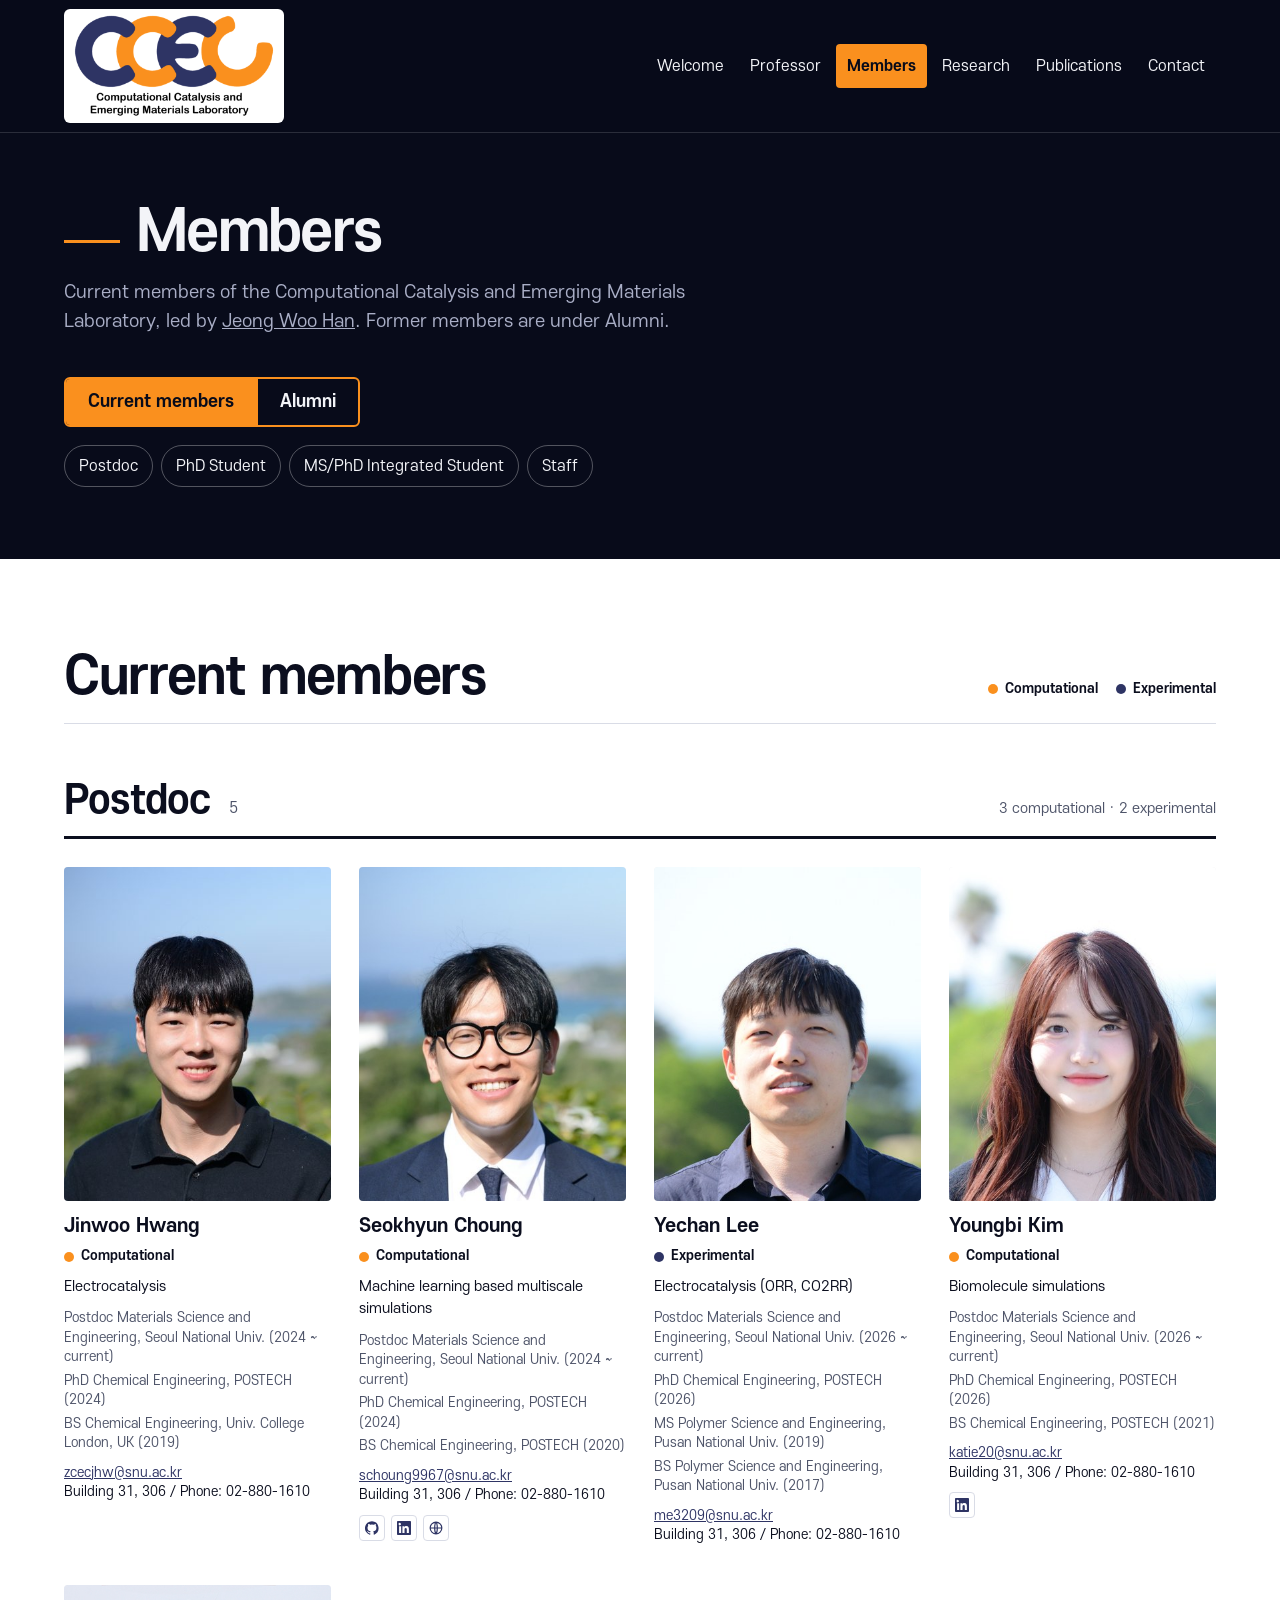
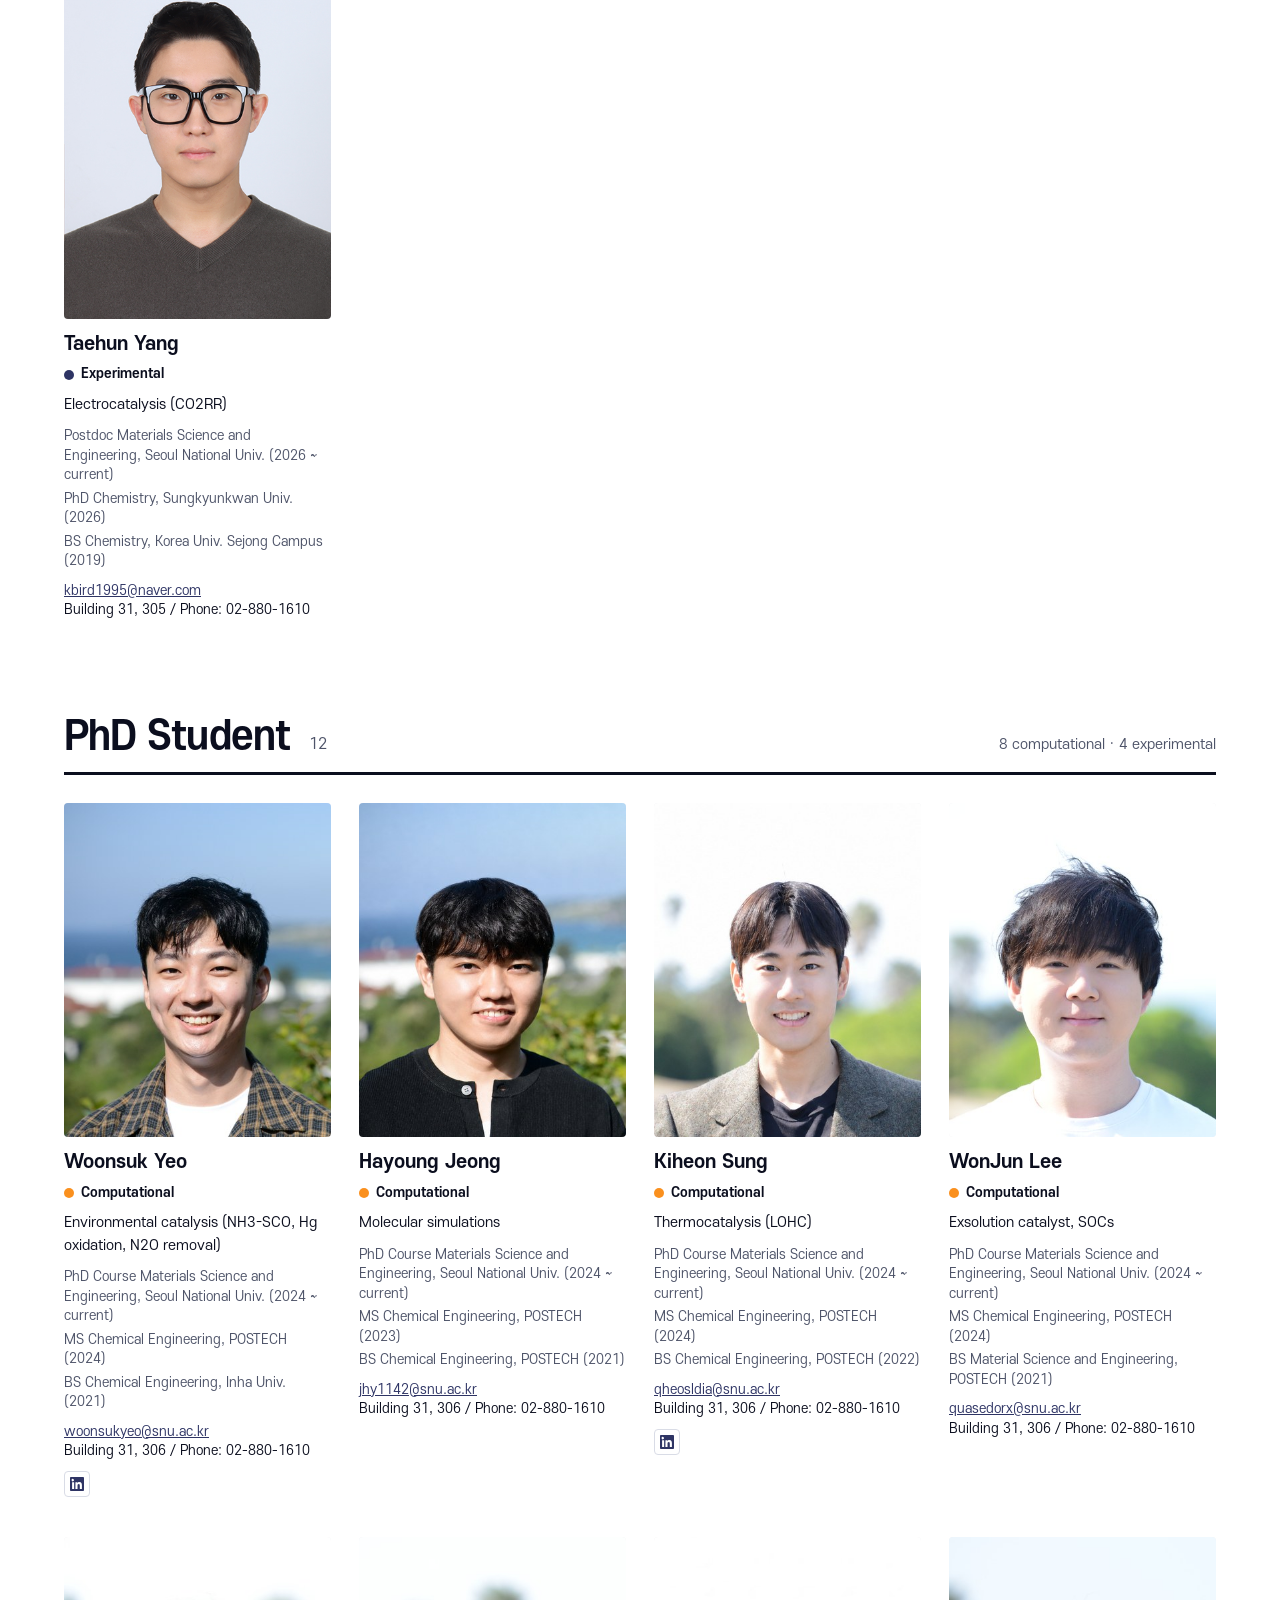
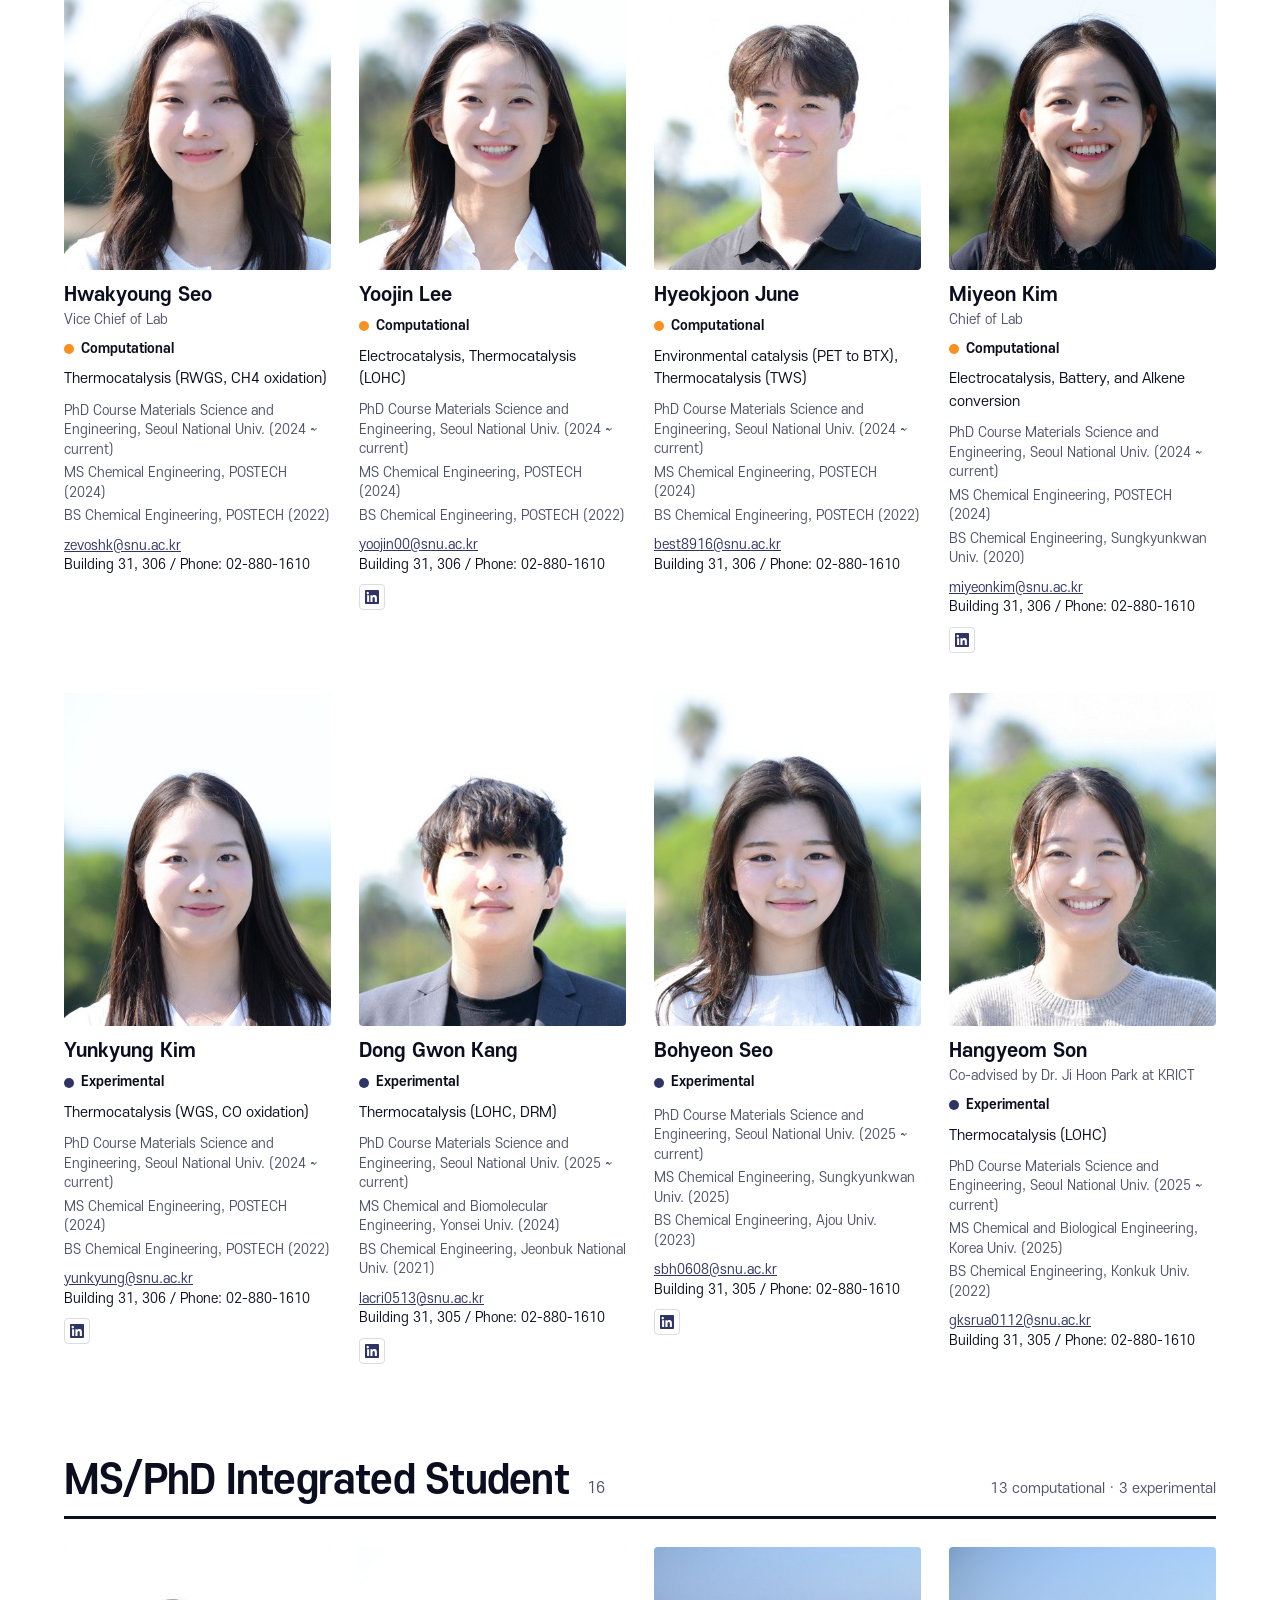
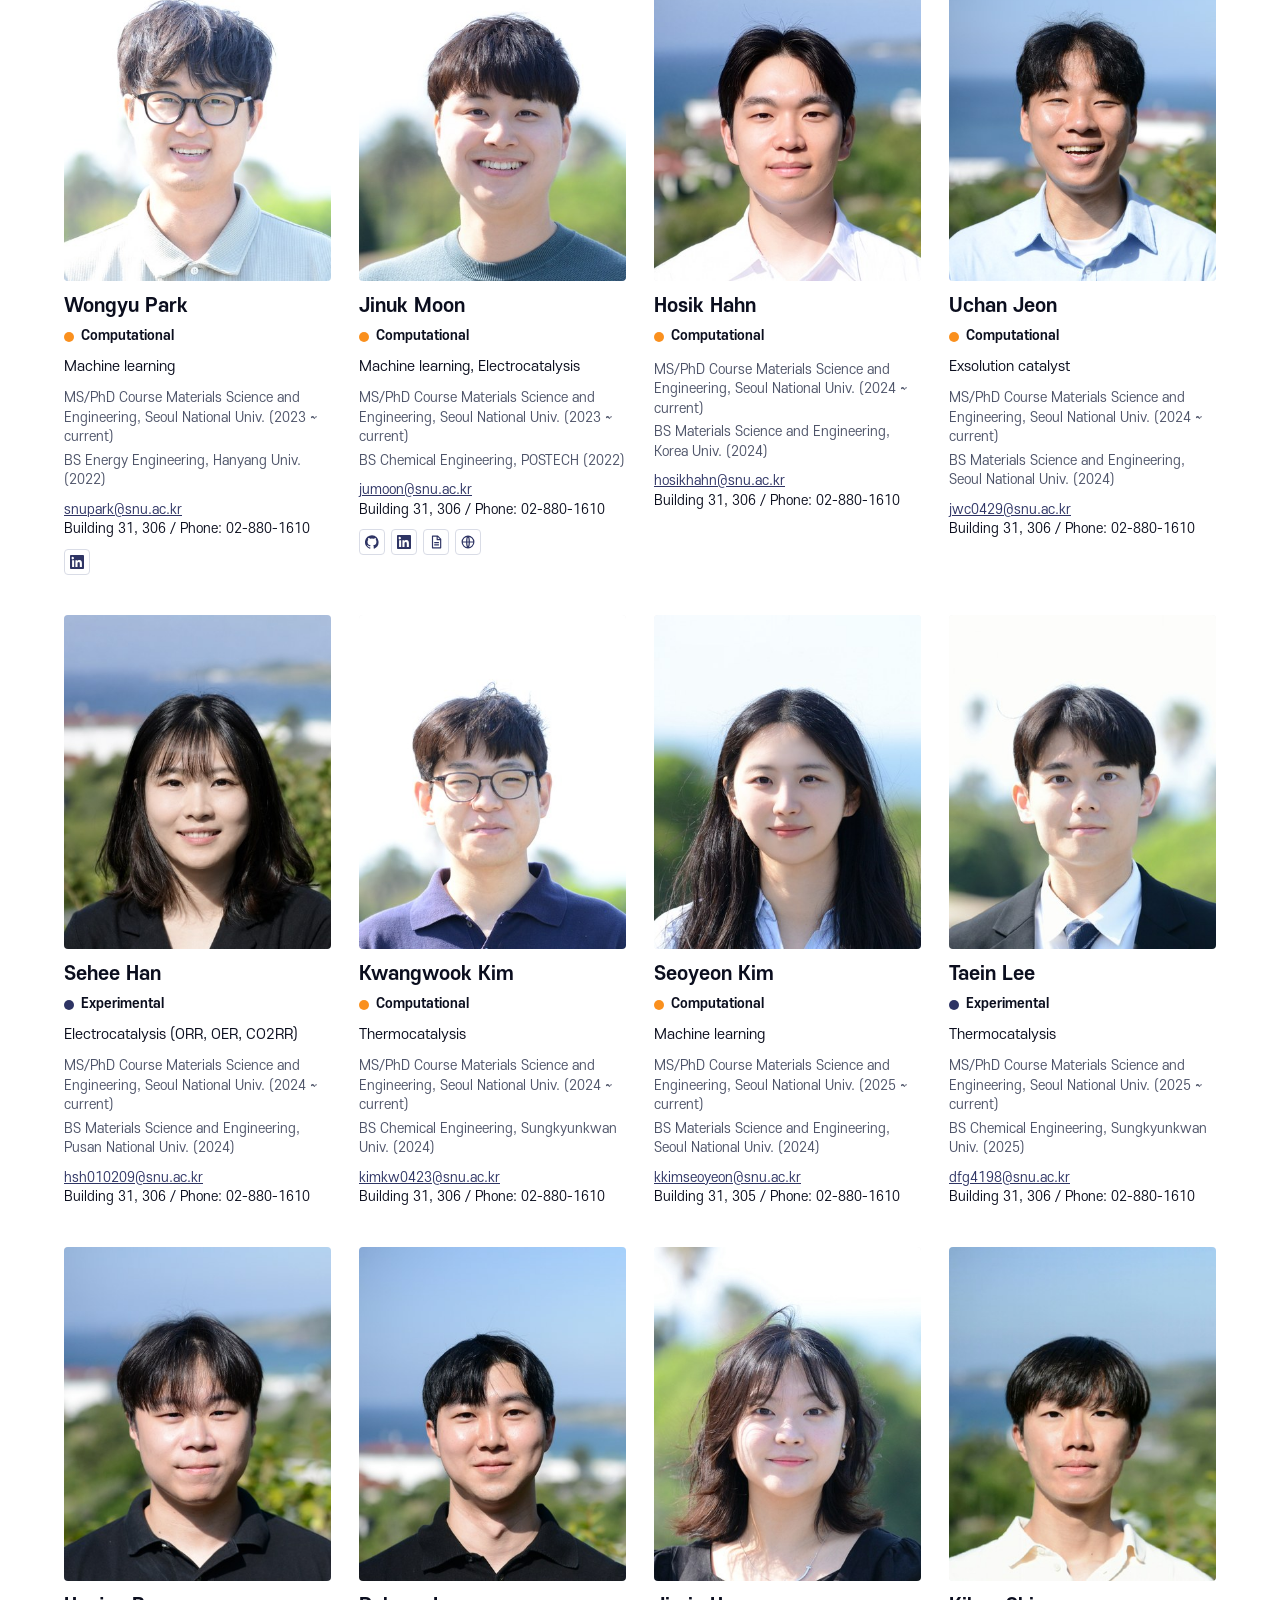
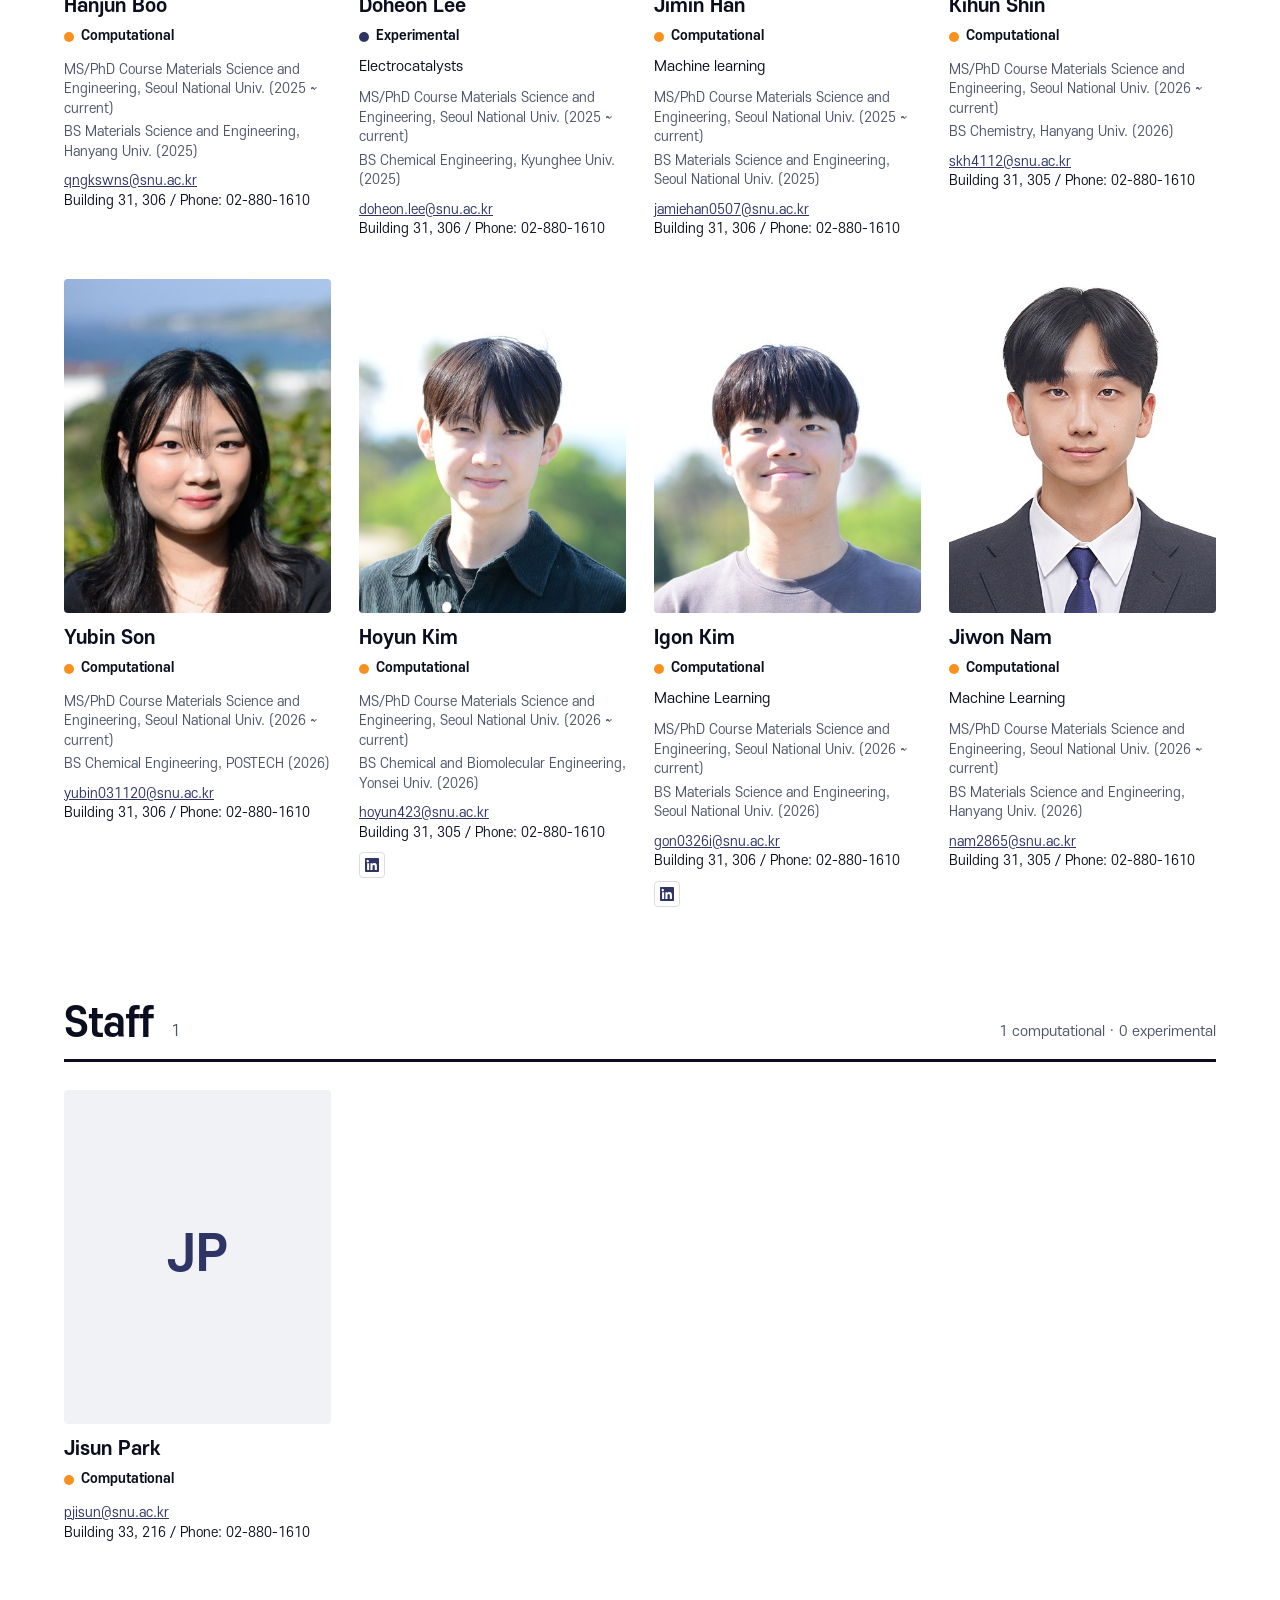
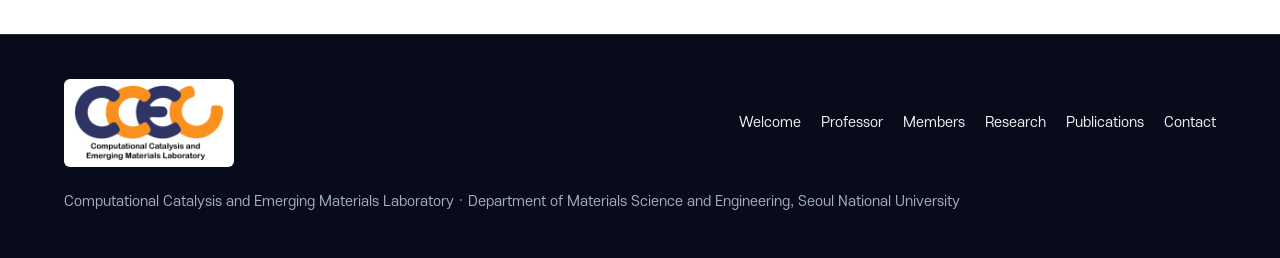
==== commit 42f9fe75: "Professor, Members and Contact pages (v6): professor-only page, alumni behind a button, dedicated co" ====
--- a/members.html
+++ b/members.html
@@ -18,11 +18,11 @@
     <nav class="site-nav" id="site-nav" aria-label="Main">
       <ol>
         <li><a href="index.html">Welcome</a></li>
-        <li><a href="members.html#professor">Professor</a></li>
+        <li><a href="professor.html">Professor</a></li>
         <li><a href="members.html" aria-current="page">Members</a></li>
         <li><a href="research.html">Research</a></li>
         <li><a href="publications.html">Publications</a></li>
-        <li><a href="index.html#contact">Contact</a></li>
+        <li><a href="contact.html">Contact</a></li>
       </ol>
     </nav>
   </div>
@@ -33,40 +33,43 @@
     <div class="wrap">
       <div class="sec-label"><span class="sec-no" aria-hidden="true"></span><h1 id="page-h">Members</h1></div>
       <p class="lead" id="lead"></p>
-      <nav class="subnav" id="subnav" aria-label="On this page"></nav>
+      <div class="view-bar">
+        <nav class="viewswitch" aria-label="Members or alumni">
+          <a href="#members" data-view="members">Current members</a><a href="#alumni" data-view="alumni">Alumni</a>
+        </nav>
+        <nav class="subnav" id="jump-members" aria-label="Current member groups"></nav>
+        <nav class="subnav" id="jump-alumni" aria-label="Alumni groups" hidden></nav>
+      </div>
     </div>
   </section>
 
-  <section class="band light" id="professor" aria-labelledby="prof-h">
-    <div class="wrap"><div class="prof-full" id="prof-full"></div></div>
+  <section class="band light view" id="members" aria-labelledby="members-h">
+    <div class="wrap">
+      <div class="view-head"><h2 id="members-h">Current members</h2><p class="legend8" id="legend-m"></p></div>
+      <div id="member-groups"></div>
+    </div>
   </section>
 
-  <section class="band light" id="members" aria-label="Current members" style="padding-top:0">
-    <div class="wrap" id="member-groups"></div>
-  </section>
-
-  <section class="band light-2" id="alumni" aria-labelledby="alumni-h">
+  <section class="band light-2 view" id="alumni" aria-labelledby="alumni-h" hidden>
     <div class="wrap">
-      <div class="grp-head" style="margin-bottom:8px"><h2 id="alumni-h">Alumni</h2><span class="c num" id="alumni-n"></span><span class="split" id="alumni-split"></span></div>
+      <div class="view-head"><h2 id="alumni-h">Alumni</h2><span class="c num" id="alumni-n"></span><span class="split" id="alumni-split"></span><p class="legend8" id="legend-a"></p></div>
       <div id="alumni-groups"></div>
-      <figure class="group-photo anchor" id="group-photo"></figure>
+      <p class="back-row"><a class="more" href="#members" data-view="members">Back to current members</a></p>
     </div>
   </section>
 </main>
 
-<footer class="site-foot" id="contact" aria-labelledby="contact-h">
+<footer class="site-foot slim">
   <div class="wrap">
-    <div class="sec-head">
-      <div class="sec-label"><span class="sec-no" aria-hidden="true"></span><h2 class="sec-title" id="contact-h">Contact</h2></div>
-    </div>
-    <dl class="contact-grid" id="contact-body"></dl>
     <div class="foot-base">
       <span class="ccel-logo-plate"><img class="ccel-logo" src="_shared/img/logo2.png" alt="CCEL" width="150" height="76" loading="lazy"></span>
       <nav aria-label="Footer"><ol>
         <li><a href="index.html">Welcome</a></li>
+        <li><a href="professor.html">Professor</a></li>
         <li><a href="members.html">Members</a></li>
         <li><a href="research.html">Research</a></li>
         <li><a href="publications.html">Publications</a></li>
+        <li><a href="contact.html">Contact</a></li>
       </ol></nav>
       <span id="foot-aff"></span>
     </div>
--- a/css/site.css
+++ b/css/site.css
@@ -310,19 +310,20 @@
 .edu li { padding-block: 8px; border-top: 1px solid var(--rule); font-size: 15px; }
 .grp { margin-top: 96px; }
 .grp-head { display: flex; align-items: baseline; gap: 18px; padding-bottom: 14px; border-bottom: 3px solid var(--text); margin-bottom: 28px; flex-wrap: wrap; }
-.grp-head h2 { font-size: clamp(28px, 3vw, 40px); letter-spacing: -.02em; line-height: 1.1; }
+.grp-head h2, .grp-head h3 { font-size: clamp(28px, 3vw, 40px); letter-spacing: -.02em; line-height: 1.1; }
 .grp-head .c { font-size: 15px; color: var(--text-2); font-variant-numeric: tabular-nums; }
 .grp-head .split { margin-left: auto; font-size: 14px; color: var(--text-2); }
 .cards { display: grid; grid-template-columns: repeat(4, 1fr); gap: 40px 28px; }
 .card .ph { aspect-ratio: 4 / 5; background: var(--paper-2); border-radius: 4px; overflow: hidden; display: grid; place-items: center; }
 .card .ph img { width: 100%; height: 100%; object-fit: cover; object-position: 50% 20%; display: block; }
 .card .ph .ini { font-size: 48px; font-weight: 700; color: var(--navy); }
-.card h3 { font-size: 19px; line-height: 1.25; margin-top: 14px; }
+.card h4 { font-size: 19px; line-height: 1.25; margin-top: 14px; }
 .card .note { font-size: 13px; color: var(--text-2); margin-top: 2px; }
-.card .type { display: inline-flex; align-items: center; gap: 7px; margin-top: 8px; font-size: 13px; font-weight: 700; }
-.card .type i { width: 10px; height: 10px; border-radius: 50%; display: inline-block; }
-.card .type.computational i { background: var(--orange); }
-.card .type.experimental i { background: var(--navy); }
+.type { display: inline-flex; align-items: center; gap: 7px; font-size: 13px; font-weight: 700; }
+.card .type { margin-top: 8px; }
+.type i { width: 10px; height: 10px; border-radius: 50%; display: inline-block; }
+.type.computational i { background: var(--orange); }
+.type.experimental i { background: var(--navy); }
 .card .ra { font-size: 14px; margin-top: 6px; }
 .card .deg { margin-top: 10px; font-size: 13px; color: var(--text-2); line-height: 1.5; }
 .card .deg li + li { margin-top: 4px; }
@@ -331,16 +332,55 @@
 .card .icons { margin-top: 10px; }
 .alumni-grid { display: grid; grid-template-columns: repeat(3, 1fr); gap: 0 40px; }
 .alum { padding-block: 18px; border-bottom: 1px solid var(--rule); }
-.alum h3 { font-size: 17px; line-height: 1.3; display: flex; align-items: center; gap: 8px; flex-wrap: wrap; }
+.alum h4 { font-size: 17px; line-height: 1.3; display: flex; align-items: center; gap: 8px; flex-wrap: wrap; }
 .alum .tdot { width: 9px; height: 9px; border-radius: 50%; display: inline-block; flex: none; }
 .light .tdot.experimental, .light-2 .tdot.experimental { background: var(--navy); }
 .light .tdot.na, .light-2 .tdot.na { border-color: var(--text-2); }
 .alum .now { margin-top: 4px; font-size: 15px; font-weight: 700; color: var(--navy); }
 .alum .deg { margin-top: 4px; font-size: 13px; color: var(--text-2); }
 .alum .note { font-size: 13px; color: var(--text-2); font-weight: 400; }
-.group-photo { margin-top: 96px; }
-.group-photo img { width: 100%; height: auto; display: block; border-radius: 4px; }
-.group-photo figcaption { margin-top: 10px; font-size: 14px; color: var(--text-2); }
+/* members view switch (round v6): current members first, alumni behind the Alumni button */
+.view-bar { margin-top: 40px; display: grid; gap: 18px; justify-items: start; }
+.view-bar .subnav { margin-top: 0; }
+.viewswitch { display: inline-flex; border: 2px solid var(--orange); border-radius: 6px; overflow: hidden; }
+.viewswitch a { padding: 12px 22px; font-size: 17px; font-weight: 700; color: var(--fg); text-decoration: none; line-height: 1.3; }
+.viewswitch a + a { border-left: 2px solid var(--orange); }
+.viewswitch a:hover { background: rgba(255, 255, 255, .1); }
+.viewswitch a[aria-current="true"] { background: var(--orange); color: var(--ink); }
+.view-head { display: flex; align-items: baseline; flex-wrap: wrap; gap: 10px 18px; padding-bottom: 18px; border-bottom: 1px solid var(--rule); }
+.view-head h2 { font-size: clamp(36px, 4vw, 56px); line-height: 1.05; letter-spacing: -.025em; }
+.view-head .c { font-size: 15px; color: var(--text-2); }
+.view-head .split { font-size: 14px; color: var(--text-2); }
+.legend8 { margin-left: auto; display: flex; flex-wrap: wrap; gap: 8px 18px; }
+.view .grp:first-child { margin-top: 56px; }
+.alum-grp { margin-top: 56px; }
+.alum-grp .grp-head { border-bottom-width: 2px; }
+.alum-grp .grp-head h3 { font-size: 22px; }
+.back-row { margin-top: 64px; }
+
+/* professor (round v6) */
+.cv-block + .cv-block { margin-top: 96px; }
+.prof-links { display: flex; flex-wrap: wrap; gap: 4px 24px; }
+.cv-row { display: grid; grid-template-columns: minmax(0, 4fr) minmax(0, 8fr); gap: 10px 48px; padding-block: 24px; border-bottom: 1px solid var(--rule); }
+.cv-row:first-child { padding-top: 4px; }
+.cv-org h3 { font-size: 20px; line-height: 1.3; letter-spacing: -.01em; }
+.cv-place { font-size: 14px; color: var(--text-2); margin-top: 4px; }
+.cv-items > li { display: grid; grid-template-columns: 196px minmax(0, 1fr); gap: 2px 24px; }
+.cv-items > li + li { margin-top: 12px; }
+.cv-date { font-size: 15px; font-weight: 700; color: var(--orange-ink); font-variant-numeric: tabular-nums; white-space: nowrap; padding-top: 2px; }
+.cv-text { font-size: 17px; line-height: 1.45; }
+.cv-note { font-size: 14.5px; color: var(--text-2); margin-top: 4px; line-height: 1.5; }
+
+/* contact (round v6) */
+.contact-split { display: grid; grid-template-columns: minmax(0, 7fr) minmax(0, 5fr); gap: 56px; align-items: start; }
+.contact-photo img { display: block; width: 100%; height: auto; aspect-ratio: 6944 / 4496; border-radius: 4px; background: var(--paper-2); }
+.contact-side h2 { font-size: clamp(28px, 2.6vw, 40px); line-height: 1.1; letter-spacing: -.02em; padding-bottom: 18px; border-bottom: 3px solid var(--text); }
+.contact-list > div { padding-block: 14px; border-bottom: 1px solid var(--rule); }
+.contact-list dt { font-size: 13px; color: var(--text-2); }
+.contact-list dd { font-size: 17px; margin-top: 2px; overflow-wrap: anywhere; }
+.contact-list a { color: var(--navy); font-weight: 700; }
+.site-foot.slim { padding-block: 0 44px; }
+.site-foot.slim .foot-base { margin-top: 0; border-top: 0; padding-top: 44px; }
 
 /* publications page */
 .ychart-wrap { margin-top: 44px; max-width: 980px; }
@@ -396,6 +436,8 @@
   .pin-no { font-size: 44px; }
   .hl-grid { grid-template-columns: 1fr; }
   .news-grid { grid-template-columns: 1fr; gap: 72px; }
+  .cv-row { grid-template-columns: 1fr; }
+  .contact-split { grid-template-columns: 1fr; gap: 36px; }
   .pins-c { grid-template-columns: 1fr; }
   .about-grid { grid-template-columns: 1fr; gap: 32px; }
   .prof-full { grid-template-columns: 1fr; }
@@ -445,8 +487,11 @@
   .contact-grid { grid-template-columns: 1fr; gap: 22px; }
   .page-hero { padding-top: calc(var(--hh) + 44px); padding-bottom: 48px; }
   .cards { grid-template-columns: 1fr 1fr; gap: 28px 16px; }
-  .card h3 { font-size: 16px; }
   .alumni-grid { grid-template-columns: 1fr; }
+  .cv-items > li { grid-template-columns: 1fr; }
+  .viewswitch a { padding: 10px 16px; font-size: 16px; }
+  .legend8 { margin-left: 0; width: 100%; }
+  .card h4 { font-size: 16px; }
   .tools { position: static; }
   .tools-in { grid-template-columns: minmax(0, 1fr); }
   .filters select { flex: 1 1 140px; width: 100%; min-width: 0; }
